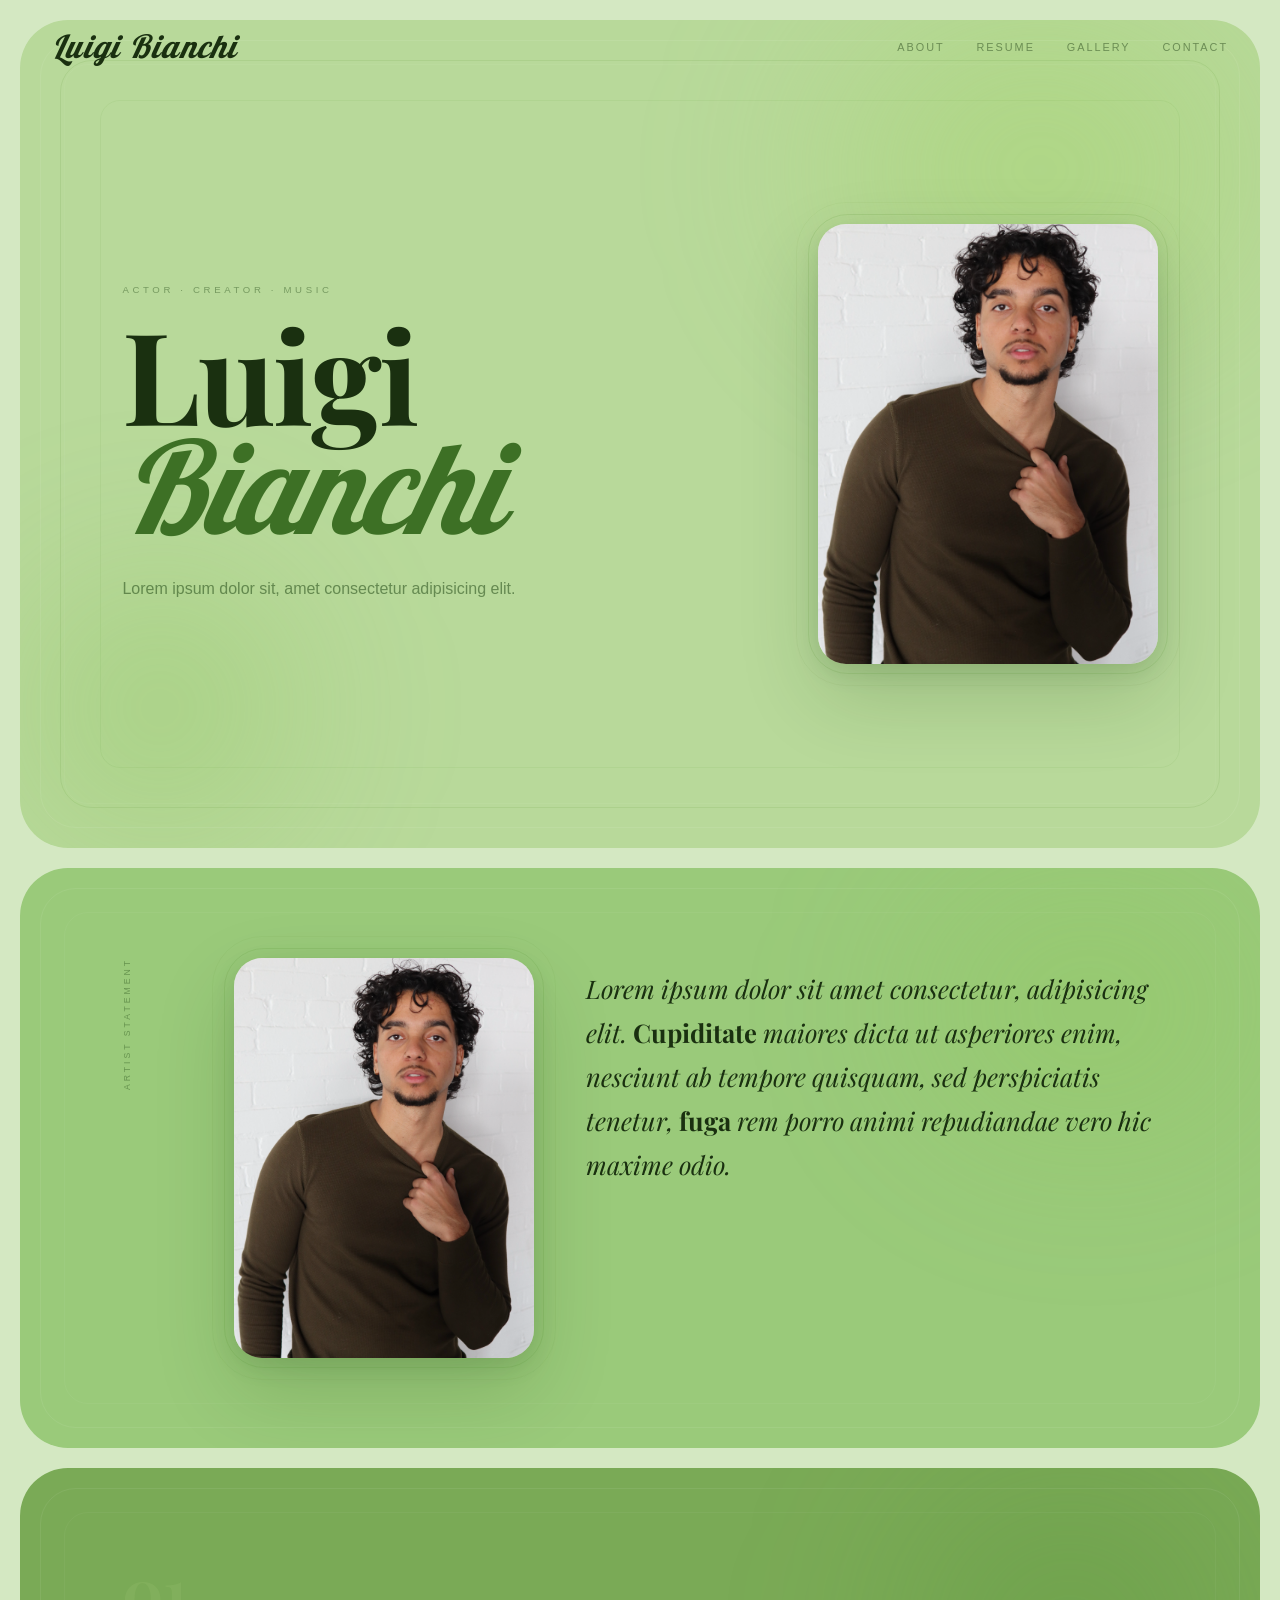
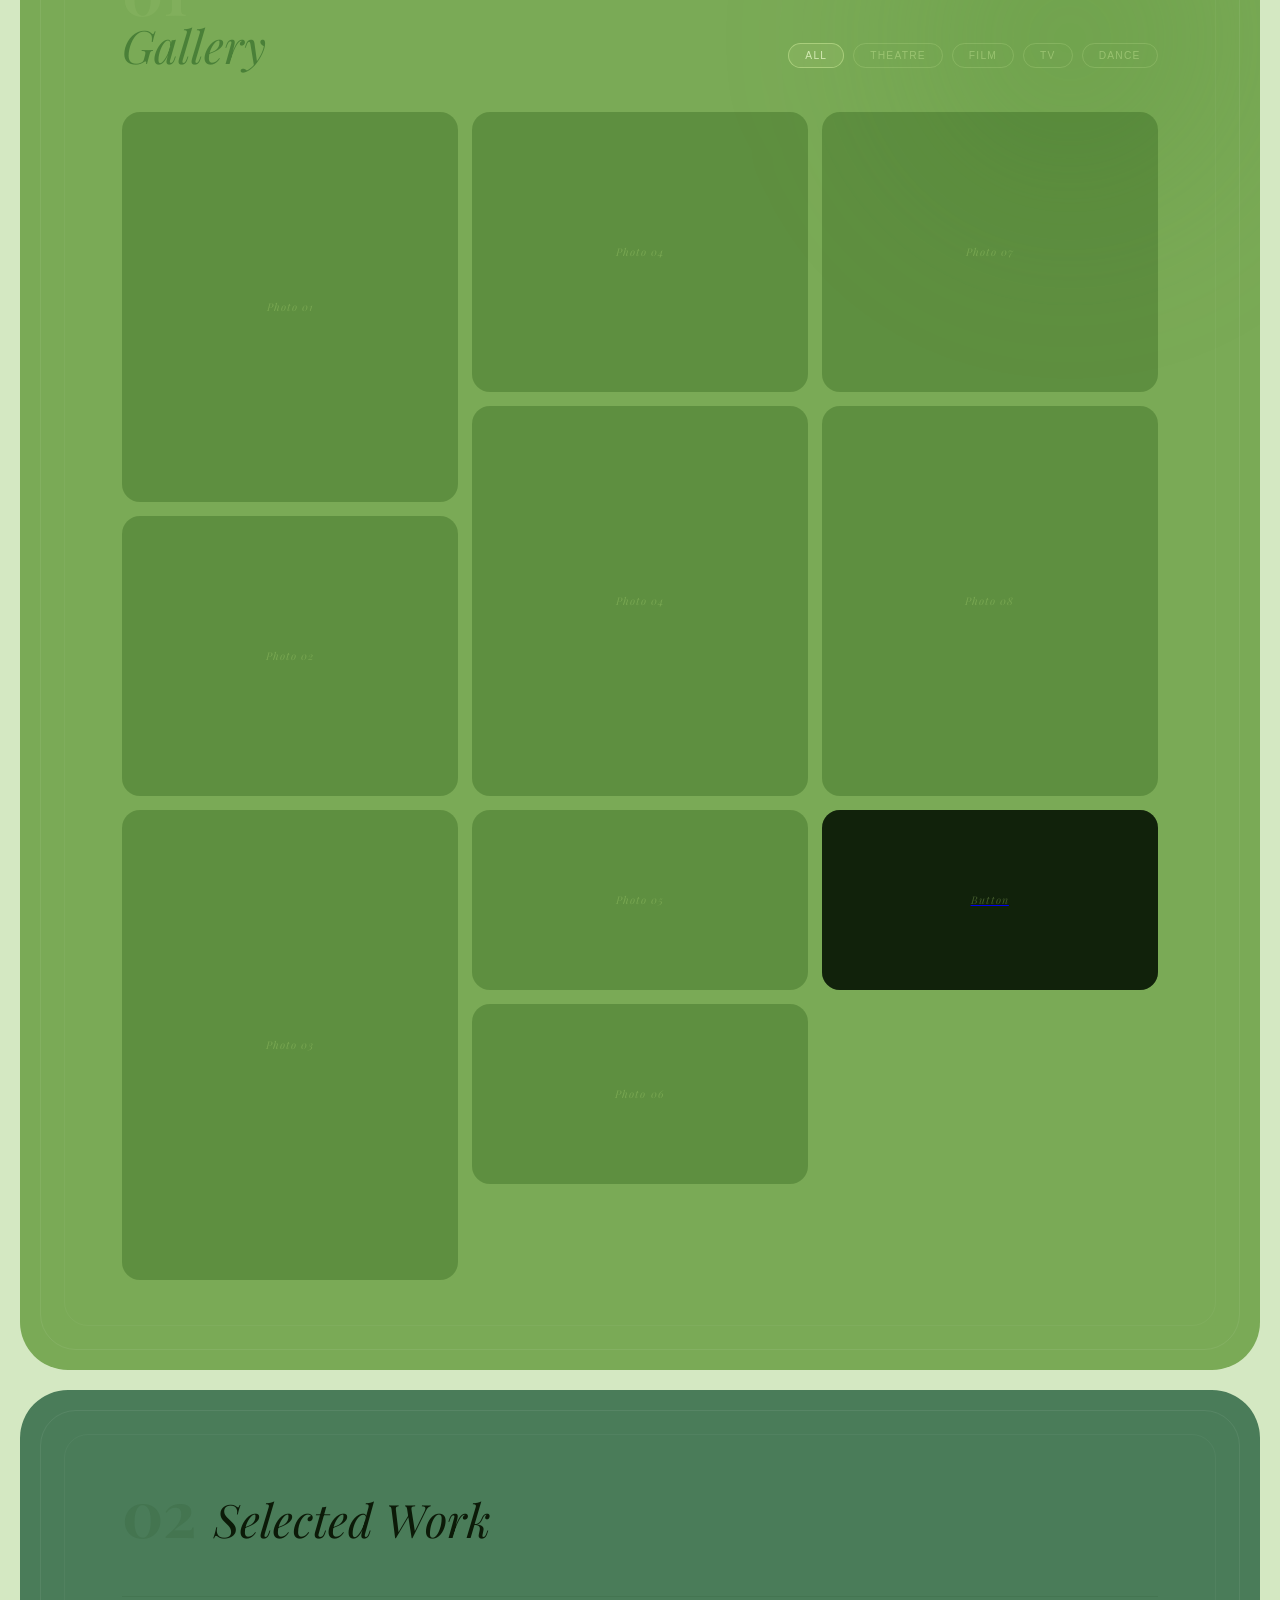
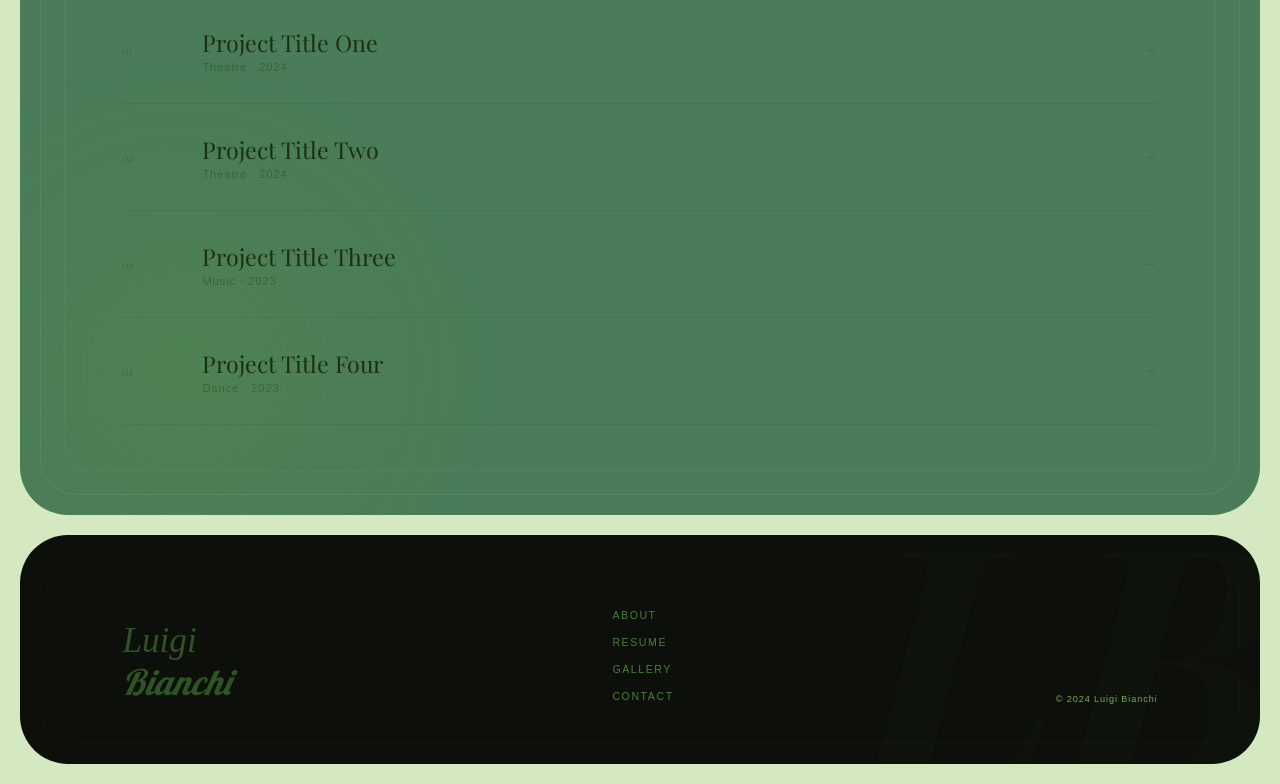
==== index.html @ c88d2f92 "Update landing and gallery - April 2, 2026" ====
<!DOCTYPE html>
<html lang="en">
<head>
<meta charset="UTF-8"/>
<meta name="viewport" content="width=device-width, initial-scale=1.0"/>
<title>Luigi Bianchi</title>
  <link rel="preconnect" href="https://fonts.googleapis.com">
  <style>
    @import url('https://fonts.googleapis.com/css2?family=Abril+Fatface&family=Bodoni+Moda:ital,opsz,wght@0,6..96,400..900;1,6..96,400..900&family=Lobster&family=Momo+Signature&family=Playfair+Display:ital,wght@0,400..900;1,400..900&display=swap');
  </style>
  <link rel="stylesheet" href="css/style-index.css"/>
</head>
<body>

<!-- NAV -->
<nav id="navbar">
  <span class="brand">Luigi Bianchi</span>
  <ul class="nav-links">
    <li><a href="/index.html">About</a></li>
    <li><a href="src/lbresume.pdf">Resume</a></li>
    <li><a href="/gallery.html">Gallery</a></li>
    <li><a href="/contact.html">Contact</a></li>
  </ul>
</nav>

<!-- ═══ PORTAL 0: HERO ═══ -->
<div class="portal" id="hero-portal">
  <section id="hero">
    <div class="orb orb-1"></div>
    <div class="orb orb-2"></div>
    <div class="hero-inner-shape"></div>
    <div class="hero-inner-shape-2"></div>
    <div class="hero-content">
      <div class="hero-left">
        <p class="hero-eyebrow">Actor · Creator · Music</p>
        <h1 class="hero-name">Luigi<br/><em>Bianchi</em></h1>
        <p class="hero-sub">Lorem ipsum dolor sit, amet consectetur adipisicing elit.</p>
        <a href="#"></a>
      </div>
      <div class="hero-right">
        <a href="src/lbresume.pdf" class="headshot-link">
          <img src="src/lbheadshot1.png" alt="Luigi Bianchi headshot" class="hero-headshot" />
          <div class="headshot-hover-label"><span>View Résumé</span></div>
        </a>
      </div>
    </div>
  </section>
</div>

<!-- ═══ PORTAL 1: STATEMENT ═══ -->
<div class="portal" id="statement-portal">
  <section id="statement">
    <div class="orb orb-s"></div>
    <div class="statement-grid reveal">

      <!-- col 1: vertical sidebar label -->
      <div><span class="sidebar-label">Artist Statement</span></div>

      <!-- col 2: headshot image styled like the hero -->
      <div class="as-left">
        <a href="src/lbresume.pdf" class="as-img-wrap">
          <img src="src/lbheadshot1.png" alt="Luigi Bianchi" class="artist-statement-img" />
        </a>
      </div>

      <!-- col 3: the quote -->
      <blockquote class="statement-text">
        Lorem ipsum dolor sit amet consectetur, adipisicing elit. <strong>Cupiditate</strong> maiores dicta ut asperiores enim, nesciunt ab tempore quisquam, sed perspiciatis tenetur, <strong>fuga</strong> rem porro animi repudiandae vero hic maxime odio.
      </blockquote>

    </div>
  </section>
</div>

<!-- ═══ PORTAL 2: GALLERY ═══ -->
<div class="portal" id="gallery-portal">
  <section id="gallery">
    <div class="orb orb-g"></div>
    <div class="gallery-top reveal">
      <div>
        <span class="sec-num" style="display:block;line-height:1;color:rgba(200,230,150,0.1);">01</span>
        <h2 class="sec-title" style="color:#4a8038;">Gallery</h2>
      </div>
      <div class="filter-row">
        <button class="filter-pill active" data-filter="all">All</button>
        <button class="filter-pill" data-filter="theatre">Theatre</button>
        <button class="filter-pill" data-filter="film">Film</button>
        <button class="filter-pill" data-filter="tv">Tv</button>
        <button class="filter-pill" data-filter="dance">Dance</button>
      </div>
    </div>
    <div class="masonry-grid" id="gallery-grid">
      <div class="masonry-item" data-cat="theatre"><div class="img-ph h-lg"><span>Photo 01</span></div><div class="img-ov"><span>2024</span></div></div>
      <div class="masonry-item" data-cat="theatre"><div class="img-ph h-md"><span>Photo 02</span></div><div class="img-ov"><span>2024</span></div></div>
      <div class="masonry-item" data-cat="theatre"><div class="img-ph h-xl"><span>Photo 03</span></div><div class="img-ov"><span>2024</span></div></div>
      <div class="masonry-item" data-cat="film"><div class="img-ph h-md"><span>Photo 04</span></div><div class="img-ov"><span>2024</span></div></div>
      <div class="masonry-item" data-cat="film"><div class="img-ph h-lg"><span>Photo 04</span></div><div class="img-ov"><span>2024</span></div></div>
      <div class="masonry-item" data-cat="tv"><div class="img-ph h-sm"><span>Photo 05</span></div><div class="img-ov"><span>2024</span></div></div>
      <div class="masonry-item" data-cat="tv"><div class="img-ph h-sm"><span>Photo 06</span></div><div class="img-ov"><span>2024</span></div></div>
      <div class="masonry-item" data-cat="dance"><div class="img-ph h-md"><span>Photo 07</span></div><div class="img-ov"><span>2024</span></div></div>
      <div class="masonry-item" data-cat="dance"><div class="img-ph h-lg"><span>Photo 08</span></div><div class="img-ov"><span>2024</span></div></div>
      <a href="#"><div class="masonry-item-button" data-cat="tv"><div class="img-ph h-sm"><span>Button</span></div><div class="img-ov"><span>2024</span></div></div></a>
    </div>
  </section>
</div>

<!-- ═══ PORTAL 3: PROJECTS ═══ -->
<div class="portal" id="projects-portal">
  <section id="projects">
    <div class="orb orb-p"></div>
    <div class="sec-head reveal">
      <span class="sec-num">02</span>
      <h2 class="sec-title">Selected Work</h2>
    </div>
    <div class="projects-list">
      <div class="project-row reveal">
        <span class="proj-idx">01</span>
        <div><div class="proj-name">Project Title One</div><div class="proj-tag">Theatre · 2024</div></div>
        <span class="proj-arrow">→</span>
      </div>
      <div class="project-row reveal">
        <span class="proj-idx">02</span>
        <div><div class="proj-name">Project Title Two</div><div class="proj-tag">Theatre · 2024</div></div>
        <span class="proj-arrow">→</span>
      </div>
      <div class="project-row reveal">
        <span class="proj-idx">03</span>
        <div><div class="proj-name">Project Title Three</div><div class="proj-tag">Music · 2023</div></div>
        <span class="proj-arrow">→</span>
      </div>
      <div class="project-row reveal">
        <span class="proj-idx">04</span>
        <div><div class="proj-name">Project Title Four</div><div class="proj-tag">Dance · 2023</div></div>
        <span class="proj-arrow">→</span>
      </div>
    </div>
  </section>
</div>

<!-- ═══ PORTAL 6: STICKERS (commented out) ═══ -->
<!-- <div class="portal" id="stickers-portal" style="background:#111a0e; border-radius:48px;">
  <section id="stickers">
    <div class="stickers-inner">
      <div class="sec-head reveal" style="max-width:none;">
        <span class="sec-num" style="color:rgba(40,80,20,0.1);">06</span>
        <h2 class="sec-title" style="color:#4a8038;">Sticker Drop</h2>
      </div>
      <div class="sticker-grid">
        <div class="sticker reveal"><div class="comic-pop">POW!</div><div class="sticker-art">🌿</div><div class="sticker-title">Sticker One</div><div class="sticker-tag">Limited</div></div>
        <div class="sticker reveal"><div class="comic-pop">ZAP!</div><div class="sticker-art">🎨</div><div class="sticker-title">Sticker Two</div><div class="sticker-tag">Limited</div></div>
        <div class="sticker reveal"><div class="comic-pop">WOW!</div><div class="sticker-art">🎵</div><div class="sticker-title">Sticker Three</div><div class="sticker-tag">Limited</div></div>
        <div class="sticker reveal"><div class="comic-pop">BOOM!</div><div class="sticker-art">✨</div><div class="sticker-title">Sticker Four</div><div class="sticker-tag">Soon</div></div>
      </div>
    </div>
  </section>
</div> -->

<!-- ═══ PORTAL 7: FOOTER ═══ -->
<footer id="footer-portal">
  <div class="footer-inner">
    <div class="footer-name">Luigi<br/><em>Bianchi</em></div>
    <ul class="footer-links">
      <li><a href="#statement">About</a></li>
      <li><a href="src/lbresume.pdf">Resume</a></li>
      <li><a href="#gallery">Gallery</a></li>
      <li><a href="/contact.html">Contact</a></li>
    </ul>
    <div class="footer-copy">© 2024 Luigi Bianchi</div>
  </div>
</footer>

<script src="js/index.js"></script>
</body>
</html>
---- css/style-index.css ----
@import url('https://fonts.googleapis.com/css2?family=Comfortaa:wght@300;400;700&family=Nunito:ital,wght@0,300;0,400;1,300&display=swap');

/*
  THE VISION: shapes within shapes within shapes.
  Each section is a distinct geometric vibe — rounded containers
  nested inside each other.
  You begin in light and descend into deep green darkness.

  JOURNEY:
  Body:        #d4e8c2  (meadow)
  Hero:        #b8d99a  portal within meadow
  Statement:   #9aca7a  deeper
  Gallery:     #7aaa56  entering forest
  Projects:    #4a8038  canopy closes
  Music:       #2e5424  deep grove
  Voice:       #1a2d14  forest floor
  Stickers:    #111a0e  roots
  Footer:      #0c0f0a  underground
*/

:root {
    --primary:    #1a2318;
    --secondary:  #e8e4dc;
    --accent:     #4a7c59;
    --accent2:    #7fad8a;
    --gray:       #8a8c85;
    --gray-light: #c4c7bc;
    --card-bg:    #1f2b1d;
    --radius:     24px;
    --radius-lg:  40px;
}

/* FONTS */
.lobster-regular {
  font-family: "Lobster", sans-serif;
  font-weight: 400;
  font-style: normal;
}

.playfair-display{
  font-family: "Playfair Display", serif;
  font-optical-sizing: auto;
  font-weight: 400;
  font-style: normal;
}

*, *::before, *::after { margin:0; padding:0; box-sizing:border-box; }
html { scroll-behavior: smooth; }

body {
  font-family: 'DM Sans', sans-serif;
  font-weight: 300;
  overflow-x: hidden;
  background: #d4e8c2;
  padding: 20px;
}

/* ── NAV ── */
nav {
  position: fixed; top: 0; left: 0; right: 0; z-index: 100;
  padding: 26px 52px;
  display: flex; align-items: center; justify-content: space-between;
  transition: all 0.5s;
}
nav.solid {
  background: rgba(212,232,194,0.92);
  backdrop-filter: blur(14px);
  padding: 16px 52px;
  border-bottom: 1px solid rgba(80,140,40,0.15);
}
nav.dark {
  background: rgba(12,15,10,0.92);
  backdrop-filter: blur(14px);
  padding: 16px 52px;
  border-bottom: 1px solid rgba(60,100,40,0.2);
}
.brand {
  font-family: 'lobster', serif;
  font-size: 2rem; font-style: italic;
  color: #1a3010; letter-spacing: 0.04em;
  transition: color 0.5s;
}
nav.dark .brand { color: #a8cc84; }
.nav-links { display: flex; gap: 32px; list-style: none; }
.nav-links a {
  font-size: 0.68rem; letter-spacing: 0.18em; text-transform: uppercase;
  color: rgba(20,50,10,0.45); text-decoration: none; transition: color 0.3s;
}
nav.dark .nav-links a { color: rgba(160,200,100,0.45); }
.nav-links a:hover { color: #1a3010; }
nav.dark .nav-links a:hover { color: #a8cc84; }

/* ══════════════════════════════════════
   THE PORTAL SYSTEM
══════════════════════════════════════ */

.portal {
  border-radius: 48px;
  overflow: hidden;
  position: relative;
  margin-bottom: 20px;
}

.portal::before {
  content: '';
  position: absolute;
  inset: 20px;
  border-radius: 36px;
  border: 1px solid rgba(255,255,255,0.07);
  pointer-events: none;
  z-index: 1;
}

.portal::after {
  content: '';
  position: absolute;
  inset: 44px;
  border-radius: 24px;
  border: 1px solid rgba(255,255,255,0.04);
  pointer-events: none;
  z-index: 1;
}

.orb {
  position: absolute;
  border-radius: 50%;
  filter: blur(70px);
  pointer-events: none;
  z-index: 0;
}

/* ══════════════════════════════════════
   LAYER 0 — HERO  background: #b8d99a
══════════════════════════════════════ */
#hero {
  background: #b8d99a;
  overflow: visible !important;
  min-height: 92vh;
  display: flex; align-items: center;
  padding: 120px 8vw 100px;
  position: relative;
}
#hero .orb-1 {
  width: 600px; height: 500px;
  background: radial-gradient(ellipse, rgba(160,210,100,0.5) 0%, transparent 70%);
  top: -100px; right: -80px;
  animation: floatA 18s ease-in-out infinite alternate;
}
#hero .orb-2 {
  width: 400px; height: 400px;
  background: radial-gradient(ellipse, rgba(130,190,80,0.35) 0%, transparent 70%);
  bottom: -60px; left: -60px;
  animation: floatB 22s ease-in-out infinite alternate;
}
@keyframes floatA { 0%{transform:translate(0,0) rotate(0deg)} 100%{transform:translate(40px,60px) rotate(10deg)} }
@keyframes floatB { 0%{transform:translate(0,0)} 100%{transform:translate(-30px,-40px) rotate(-8deg)} }

.hero-inner-shape {
  position: absolute;
  inset: 40px 40px 40px 40px;
  border-radius: 32px;
  border: 1px solid rgba(80,140,40,0.12);
  pointer-events: none;
}
.hero-inner-shape-2 {
  position: absolute;
  inset: 80px;
  border-radius: 20px;
  border: 1px solid rgba(80,140,40,0.07);
  pointer-events: none;
}

.hero-content {
  position: relative;
  z-index: 2;
  width: 100%;
  display: flex;
  align-items: center;
  justify-content: space-between;
  gap: 5vw;
}

.hero-left {
  flex: 1;
  min-width: 0;
}

.hero-right {
  flex-shrink: 0;
  opacity: 0;
  animation: headshotReveal 1.2s 1.1s cubic-bezier(0.22, 1, 0.36, 1) forwards;
}

/* ── HEADSHOT ── */
.headshot-link {
  display: block;
  position: relative;
  border-radius: 32px;
  transition: transform 0.6s cubic-bezier(0.22, 1, 0.36, 1);
}
.headshot-link:hover {
  transform: translateY(-8px) rotate(0.5deg);
}

.headshot-link::before {
  content: '';
  position: absolute;
  inset: -10px;
  border-radius: 40px;
  border: 1px solid rgba(80,140,40,0.15);
  pointer-events: none;
  transition: border-color 0.4s;
}
.headshot-link:hover::before {
  border-color: rgba(80,140,40,0.35);
}

.headshot-link::after {
  content: '';
  position: absolute;
  inset: -22px;
  border-radius: 50px;
  border: 1px solid rgba(80,140,40,0.06);
  pointer-events: none;
}

.hero-headshot {
  width: 340px;
  height: 440px;
  object-fit: cover;
  border-radius: 28px;
  display: block;
  box-shadow:
    0 8px 24px rgba(20,60,10,0.12),
    0 32px 80px rgba(20,60,10,0.18),
    inset 0 0 0 1px rgba(255,255,255,0.08);
  transition: box-shadow 0.4s;
}
.headshot-link:hover .hero-headshot {
  box-shadow:
    0 12px 32px rgba(20,60,10,0.18),
    0 48px 100px rgba(20,60,10,0.24),
    inset 0 0 0 1px rgba(255,255,255,0.12);
}

.headshot-hover-label {
  position: absolute;
  bottom: 16px;
  left: 50%;
  transform: translateX(-50%) translateY(6px);
  opacity: 0;
  transition: opacity 0.4s, transform 0.4s cubic-bezier(0.22, 1, 0.36, 1);
  background: rgba(10,30,5,0.75);
  backdrop-filter: blur(10px);
  border: 1px solid rgba(120,180,80,0.2);
  border-radius: 999px;
  padding: 7px 18px;
  white-space: nowrap;
  pointer-events: none;
}
.headshot-hover-label span {
  font-size: 0.6rem;
  letter-spacing: 0.2em;
  text-transform: uppercase;
  color: rgba(180,220,120,0.75);
}
.headshot-link:hover .headshot-hover-label {
  opacity: 1;
  transform: translateX(-50%) translateY(0);
}

@keyframes headshotReveal {
  from {
    opacity: 0;
    transform: translateY(40px) scale(0.96);
    filter: blur(4px);
  }
  to {
    opacity: 1;
    transform: translateY(0) scale(1);
    filter: blur(0);
  }
}

.hero-eyebrow {
  font-size: 0.6rem; letter-spacing: 0.38em; text-transform: uppercase;
  color: rgba(20,60,10,0.4); margin-bottom: 22px;
  opacity: 0; animation: riseUp 1s 0.4s forwards;
}
.hero-name {
  font-family: 'Playfair Display', serif;
  font-weight: 700;
  font-size: clamp(2rem, 15vw, 8rem);
  line-height: 0.88; letter-spacing: -0.02em;
  color: #1a3010;
  opacity: 0; animation: riseUp 1.1s 0.6s forwards;
}
.hero-name em {
  display: block; font-family:'lobster'; font-style: italic; font-weight: 400; color: #3d7025;
}
.hero-sub {
  margin-top: 32px; font-size: 1rem; font-weight: 200;
  color: rgba(20,60,10,0.5); max-width: 400px; line-height: 1.85;
  opacity: 0; animation: riseUp 1.1s 0.9s forwards;
}
@keyframes riseUp { from{opacity:0;transform:translateY(26px)} to{opacity:1;transform:translateY(0)} }

/* ══════════════════════════════════════
   LAYER 1 — STATEMENT  #9aca7a
══════════════════════════════════════ */
#statement {
  background: #9aca7a;
  padding: 90px 8vw;
  position: relative;
}
#statement .orb-s {
  width: 500px; height: 400px;
  background: radial-gradient(ellipse, rgba(140,200,80,0.3) 0%, transparent 70%);
  top: -60px; right: -80px;
}
.statement-grid {
  display: grid;
  grid-template-columns: 60px 300px 1fr;
  gap: 52px;
  max-width: 1060px; margin: 0 auto; align-items: start;
  position: relative; z-index: 2;
}
.sidebar-label {
  font-size: 0.54rem; letter-spacing: 0.35em; text-transform: uppercase;
  color: rgba(20,60,10,0.38); writing-mode: vertical-rl; transform: rotate(180deg);
  padding-top: 8px;
}

/* ── ARTIST STATEMENT IMAGE — mirrors hero headshot style ── */
.as-left {
  flex-shrink: 0;
}
.as-img-wrap {
  display: block;
  position: relative;
  border-radius: 32px;
  transition: transform 0.6s cubic-bezier(0.22, 1, 0.36, 1);
}
.as-img-wrap:hover {
  transform: translateY(-6px) rotate(0.4deg);
}
.as-img-wrap::before {
  content: '';
  position: absolute;
  inset: -10px;
  border-radius: 40px;
  border: 1px solid rgba(80,140,40,0.15);
  pointer-events: none;
  transition: border-color 0.4s;
}
.as-img-wrap:hover::before {
  border-color: rgba(80,140,40,0.35);
}
.as-img-wrap::after {
  content: '';
  position: absolute;
  inset: -22px;
  border-radius: 50px;
  border: 1px solid rgba(80,140,40,0.06);
  pointer-events: none;
}
.artist-statement-img {
  width: 100%;
  height: 400px;
  object-fit: cover;
  border-radius: 28px;
  display: block;
  box-shadow:
    0 8px 24px rgba(20,60,10,0.12),
    0 32px 80px rgba(20,60,10,0.18),
    inset 0 0 0 1px rgba(255,255,255,0.08);
  transition: box-shadow 0.4s;
}
.as-img-wrap:hover .artist-statement-img {
  box-shadow:
    0 12px 32px rgba(20,60,10,0.18),
    0 48px 100px rgba(20,60,10,0.24),
    inset 0 0 0 1px rgba(255,255,255,0.12);
}

.statement-text {
  font-family: 'Playfair Display', serif;
  font-size: clamp(1.2rem, 2vw, 1.9rem);
  font-weight: 400; line-height: 1.72; color: #1a3010; font-style: italic;
  padding-top: 8px;
}
.statement-text strong { font-style: normal; font-weight: 700; }

/* ══════════════════════════════════════
   LAYER 2 — PROJECTS  #7aaa56
══════════════════════════════════════ */
#projects {
  background: #4a7c59;
  padding: 90px 8vw;
  position: relative;
}
#projects .orb-p {
  width: 450px; height: 450px;
  background: radial-gradient(ellipse, rgba(100,160,60,0.25) 0%, transparent 70%);
  bottom: -80px; left: -60px;
}
.sec-head {
  display: flex; align-items: baseline; gap: 18px;
  margin-bottom: 52px; max-width: 1060px;
  margin-left: auto; margin-right: auto;
  position: relative; z-index: 2;
}
.sec-num {
  font-family: 'Playfair Display', serif;
  font-size: 4rem; font-weight: 700; line-height: 1;
  color: rgba(20,60,10,0.1);
}
.sec-title {
  font-family: 'Playfair Display', serif;
  font-size: clamp(2rem, 3.6vw, 3rem);
  font-weight: 400; font-style: italic; line-height: 1;
  color: #0c1a08;
}
.projects-list { max-width: 1060px; margin: 0 auto; position: relative; z-index: 2; }
.project-row {
  display: grid; grid-template-columns: 48px 1fr auto;
  align-items: center; gap: 32px;
  padding: 30px 0;
  border-top: 1px solid rgba(20,60,10,0.1);
  cursor: pointer; position: relative; overflow: hidden;
  transition: padding-left 0.4s;
}
.project-row:last-child { border-bottom: 1px solid rgba(20,60,10,0.1); }
.project-row::before {
  content: ''; position: absolute; inset: 0;
  background: rgba(20,60,10,0.05);
  transform: scaleX(0); transform-origin: left;
  transition: transform 0.5s ease;
}
.project-row:hover::before { transform: scaleX(1); }
.proj-idx { font-family: 'Playfair Display', serif; font-size: 0.7rem; font-style: italic; color: rgba(20,60,10,0.28); }
.proj-name { font-family: 'Playfair Display', serif; font-size: 1.45rem; font-weight: 400; color: #1a3010; margin-bottom: 3px; transition: letter-spacing 0.4s; }
.project-row:hover .proj-name { letter-spacing: 0.02em; }
.proj-tag { font-size: 0.7rem; letter-spacing: 0.08em; color: rgba(20,60,10,0.38); }
.proj-arrow { font-size: 1.2rem; color: rgba(20,60,10,0.2); transition: transform 0.4s, color 0.3s; }
.project-row:hover .proj-arrow { transform: translateX(8px); color: #1a3010; }

/* ══════════════════════════════════════
   LAYER 3 — GALLERY  #4a8038
══════════════════════════════════════ */
#gallery {
  background: #7aaa56;
  padding: 90px 8vw;
  position: relative;
}
#gallery .orb-g {
  width: 500px; height: 500px;
  background: radial-gradient(ellipse, rgba(80,140,50,0.3) 0%, transparent 70%);
  top: -80px; right: -60px;
}
.gallery-top {
  max-width: 1060px; margin: 0 auto 44px;
  display: flex; justify-content: space-between;
  align-items: flex-end; flex-wrap: wrap; gap: 20px;
  position: relative; z-index: 2;
}
.filter-row { display: flex; gap: 9px; flex-wrap: wrap; }
.filter-pill {
  font-family: 'DM Sans', sans-serif;
  font-size: 0.64rem; letter-spacing: 0.12em; text-transform: uppercase;
  padding: 6px 16px; border-radius: 999px;
  border: 1px solid rgba(200,230,150,0.22);
  background: transparent; color: rgba(200,230,150,0.45);
  cursor: pointer; transition: all 0.3s;
}
.filter-pill.active, .filter-pill:hover {
  background: rgba(200,230,150,0.12);
  border-color: rgba(200,230,150,0.55); color: #d4eab4;
}
.masonry-grid {
  max-width: 1060px; margin: 0 auto;
  columns: 3; column-gap: 14px;
  position: relative; z-index: 2;
}
.masonry-item {
  break-inside: avoid; margin-bottom: 14px;
  border-radius: 18px; overflow: hidden;
  position: relative; cursor: pointer; transition: transform 0.4s;
}
.img-ph {
  width: 100%; background: rgba(30,80,15,0.3);
  display: flex; align-items: center; justify-content: center;
  transition: background 0.3s;
}
.masonry-item:hover .img-ph { background: rgba(30,80,15,0.5); }
.img-ph span { font-family: 'Playfair Display', serif; font-style: italic; font-size: 0.66rem; color: rgba(180,220,120,0.3); letter-spacing: 0.1em; }
.h-sm{height:180px} .h-md{height:280px} .h-lg{height:390px} .h-xl{height:470px}
.img-ov {
  position: absolute; inset: 0;
  background: linear-gradient(to top, rgba(10,30,5,0.8) 0%, transparent 55%);
  opacity: 0; transition: opacity 0.4s;
  display: flex; align-items: flex-end; padding: 18px; border-radius: 18px;
}
.masonry-item:hover .img-ov { opacity: 1; }
.img-ov span { font-family: 'Playfair Display', serif; font-style: italic; color: #c8dcaa; font-size: 0.8rem; }

.masonry-item-button {
  background-color: #0c0f0a;
  break-inside: avoid; margin-bottom: 14px;
  border-radius: 18px; overflow: hidden;
  position: relative; cursor: pointer; transition: transform 0.4s;
}
.masonry-item-button a {
  text-decoration: none;
}
.masonry-item-button:hover {
  background: rgba(30,80,15,0.5);
}

/* ══════════════════════════════════════
   LAYER 4 — MUSIC  #2e5424
══════════════════════════════════════ */
.descent-wave {
  display: block; overflow: hidden; line-height: 0;
  background: #2e5424;
}
.descent-wave svg { display: block; width: 100%; fill: #4a8038; }

#music {
  background: #2e5424;
  padding: 100px 8vw;
  position: relative; overflow: hidden;
}
.music-ghost {
  position: absolute;
  font-family: 'Playfair Display', serif;
  font-size: 20vw; font-weight: 700; font-style: italic;
  color: rgba(60,100,40,0.15);
  top: 50%; left: 50%; transform: translate(-50%,-50%);
  white-space: nowrap; pointer-events: none; user-select: none;
  z-index: 0;
}
.music-inner { position: relative; z-index: 2; max-width: 780px; margin: 0 auto; }
.spotify-wrap {
  border-radius: 20px; overflow: hidden;
  border: 1px solid rgba(120,180,80,0.18);
  margin-top: 48px;
  box-shadow: 0 32px 64px rgba(0,0,0,0.3);
}
.spotify-wrap iframe { display: block; }

/* ══════════════════════════════════════
   LAYER 5 — VOICE  #1a2d14
══════════════════════════════════════ */
#voiceover {
  background: #1a2d14;
  padding: 100px 8vw;
  position: relative;
}
#voiceover .orb-v {
  width: 400px; height: 400px;
  background: radial-gradient(ellipse, rgba(50,100,30,0.2) 0%, transparent 70%);
  top: -60px; right: -40px;
}
.vo-inner { max-width: 880px; margin: 0 auto; position: relative; z-index: 2; }
.vo-list { margin-top: 52px; }
.vo-row {
  display: grid; grid-template-columns: 50px 1fr auto auto;
  align-items: center; gap: 22px;
  padding: 24px 26px; border-radius: 16px;
  cursor: pointer; transition: background 0.3s;
}
.vo-row:hover { background: rgba(80,140,50,0.1); }
.vo-btn {
  width: 46px; height: 46px; border-radius: 50%;
  background: rgba(100,160,60,0.1); border: 1px solid rgba(100,160,60,0.18);
  color: #7aaa56; font-size: 0.9rem;
  display: flex; align-items: center; justify-content: center;
  cursor: pointer; transition: all 0.3s; flex-shrink: 0;
}
.vo-btn:hover, .vo-row:hover .vo-btn {
  background: #4a8038; border-color: #4a8038; color: #d4eab4; transform: scale(1.08);
}
.vo-name { font-family: 'Playfair Display', serif; font-size: 1.1rem; color: #9aca7a; margin-bottom: 3px; }
.vo-desc { font-size: 0.68rem; letter-spacing: 0.08em; color: rgba(100,160,60,0.38); }
.vo-wave { display: flex; align-items: center; gap: 2px; height: 26px; }
.vo-wave span { display: block; width: 3px; border-radius: 2px; background: rgba(100,160,60,0.22); transition: background 0.3s; }
.vo-row:hover .vo-wave span { background: rgba(100,160,60,0.5); }
.vo-dur { font-family: 'Playfair Display', serif; font-style: italic; font-size: 0.78rem; color: rgba(100,160,60,0.32); white-space: nowrap; }

/* ══════════════════════════════════════
   LAYER 6 — STICKERS  #111a0e
══════════════════════════════════════ */
#stickers {
  background: #111a0e;
  padding: 100px 8vw;
  position: relative;
}
.stickers-inner { max-width: 1060px; margin: 0 auto; position: relative; z-index: 2; }
.sticker-grid {
  margin-top: 52px;
  display: grid; grid-template-columns: repeat(auto-fill, minmax(210px,1fr));
  gap: 16px;
}
.sticker {
  background: rgba(255,255,255,0.025);
  border: 1.5px solid rgba(80,140,40,0.1);
  border-radius: 24px; padding: 34px 20px;
  display: flex; flex-direction: column; align-items: center; gap: 13px;
  cursor: pointer; transition: all 0.4s;
  position: relative; overflow: hidden;
}
.sticker::before {
  content: '';
  position: absolute; inset: 10px;
  border-radius: 16px;
  border: 1px solid rgba(80,140,40,0.06);
  pointer-events: none;
}
.sticker:hover {
  background: rgba(80,140,40,0.06);
  border-color: rgba(80,140,40,0.3);
  transform: translateY(-5px) rotate(-1.5deg);
  box-shadow: 0 16px 48px rgba(0,0,0,0.4);
}
.sticker-art { font-size: 3rem; line-height: 1; }
.sticker-title { font-family: 'Playfair Display', serif; font-size: 0.92rem; font-weight: 700; color: #4a8038; text-align: center; }
.sticker-tag { font-size: 0.56rem; letter-spacing: 0.2em; text-transform: uppercase; color: rgba(80,140,40,0.3); }
.comic-pop {
  position: absolute; top: 10px; right: 10px;
  font-family: 'Playfair Display', serif; font-weight: 700; font-size: 0.58rem;
  background: #7aaa56; color: #0c1a08;
  padding: 3px 8px; border-radius: 6px;
  opacity: 0; transform: scale(0.7) rotate(6deg); transition: all 0.3s;
}
.sticker:hover .comic-pop { opacity: 1; transform: scale(1) rotate(3deg); }

/* ══════════════════════════════════════
   LAYER 7 — FOOTER  #0c0f0a
══════════════════════════════════════ */
#footer-portal {
  background: #0c0f0a;
  border-radius: 48px;
  padding: 70px 8vw 60px;
  position: relative; overflow: hidden;
  margin-top: 20px;
}
#footer-portal::before {
  content: '';
  position: absolute; inset: 20px;
  border-radius: 36px;
  border: 1px solid rgba(60,100,40,0.08);
  pointer-events: none;
}
#footer-portal::after {
  content: 'LB';
  position: absolute;
  font-family: 'Playfair Display', serif;
  font-size: 26vw; font-weight: 700; font-style: italic;
  color: rgba(40,80,20,0.06);
  right: -2vw; bottom: -4vw; line-height: 1;
  pointer-events: none;
}
.footer-inner {
  max-width: 1060px; margin: 0 auto;
  display: flex; justify-content: space-between; align-items: flex-end;
  flex-wrap: wrap; gap: 36px; position: relative; z-index: 2;
}
.footer-name { font-family: 'playfair', serif; font-size: 2.2rem; font-weight: 400; font-style: italic; color: #2e5424; line-height: 1.15; }
.footer-name em { font-family: 'lobster', serif; }
.footer-links { display: flex; flex-direction: column; gap: 9px; list-style: none; }
.footer-links a { font-size: 0.66rem; letter-spacing: 0.15em; text-transform: uppercase; color: #4a8038; text-decoration: none; transition: color 0.25s; }
.footer-links a:hover { color: #4a803891; }
.footer-copy { font-size: 0.57rem; letter-spacing: 0.1em; color: #7aaa56; }

/* ── REVEAL ON SCROLL ── */
.reveal {
  opacity: 0; transform: translateY(32px);
  transition: opacity 0.9s ease, transform 0.9s ease;
}
.reveal.visible { opacity: 1; transform: translateY(0); }

/* ── RESPONSIVE ── */
@media (max-width: 900px) {
  .hero-content {
    flex-direction: column;
    align-items: flex-start;
    gap: 52px;
  }
  .hero-right {
    align-self: center;
  }
  .hero-headshot {
    width: 280px;
    height: 360px;
  }

  /* Statement: collapse to single column, image on top */
  .statement-grid {
    grid-template-columns: 1fr;
    gap: 32px;
  }
  .statement-grid > div:first-child {
    display: none; /* hide vertical sidebar label */
  }
  .as-left {
    order: -1; /* image floats above the quote */
  }
  .artist-statement-img {
    height: 320px;
  }
}

@media (max-width: 768px) {
  body { padding: 10px; }
  nav { padding: 18px 20px; }
  nav.solid, nav.dark { padding: 12px 20px; }
  .nav-links { display: none; }
  #hero { padding: 100px 6vw 80px; }
  .masonry-grid { columns: 2; }
  .vo-row { grid-template-columns: 46px 1fr auto; }
  .vo-wave { display: none; }
  .footer-inner { flex-direction: column; align-items: flex-start; }
  .portal { border-radius: 28px; }
  #footer-portal { border-radius: 28px; }
  .hero-headshot {
    width: 240px;
    height: 310px;
  }
}

@media (max-width: 480px) {
  .masonry-grid { columns: 1; }
  .hero-headshot {
    width: 200px;
    height: 260px;
  }
  .artist-statement-img {
    height: 260px;
  }
}
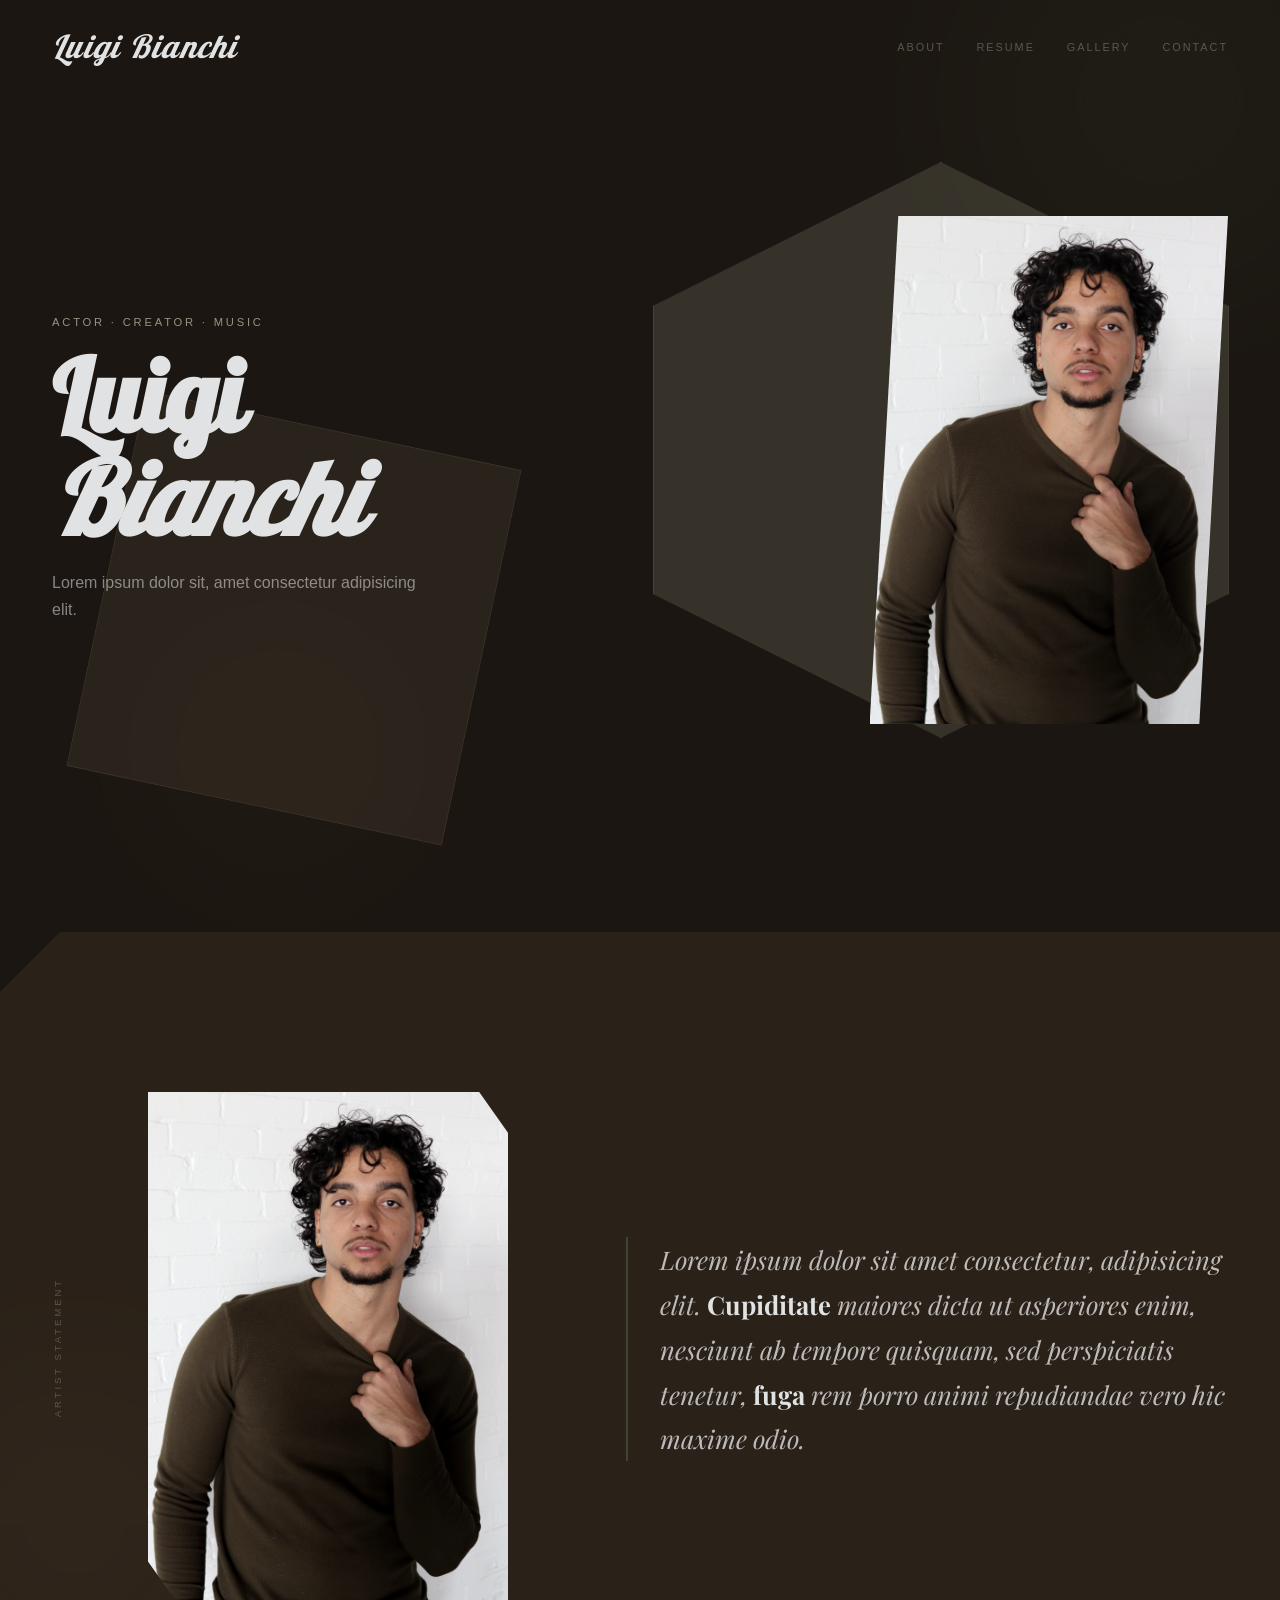
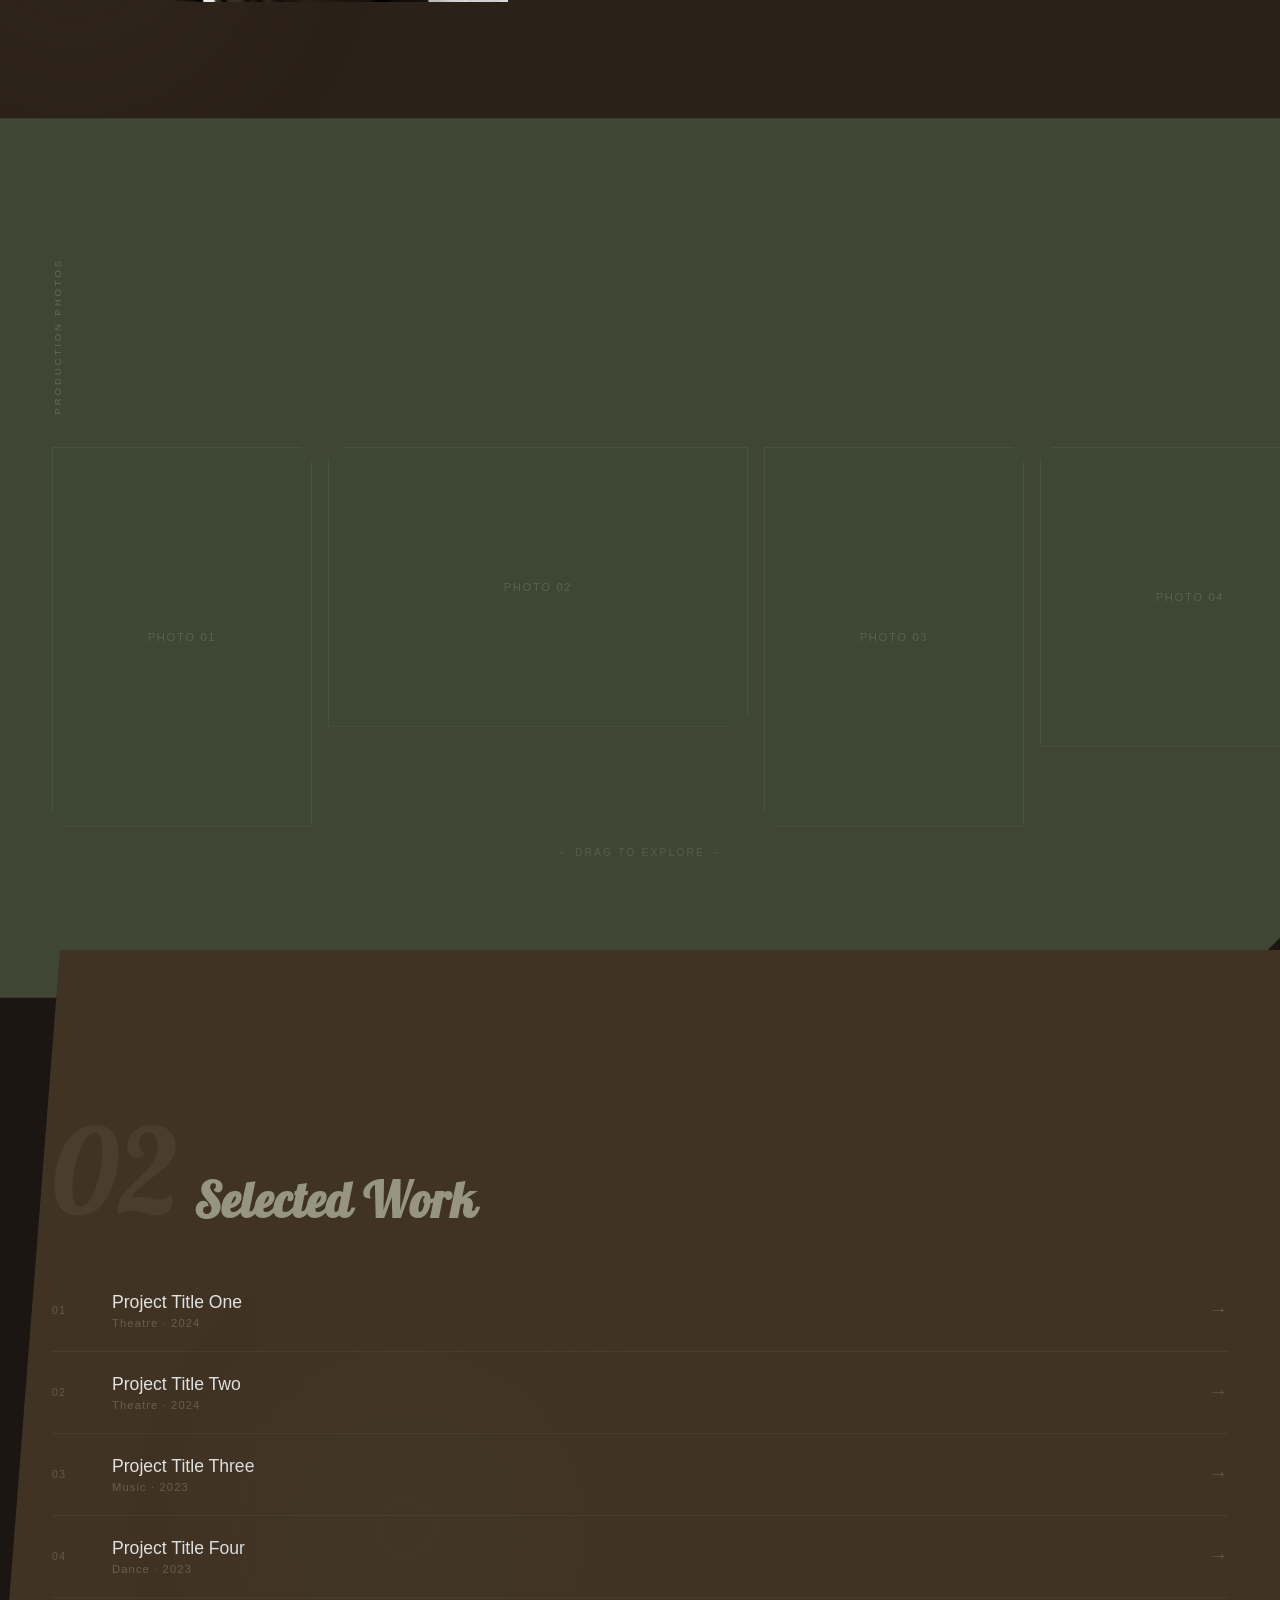
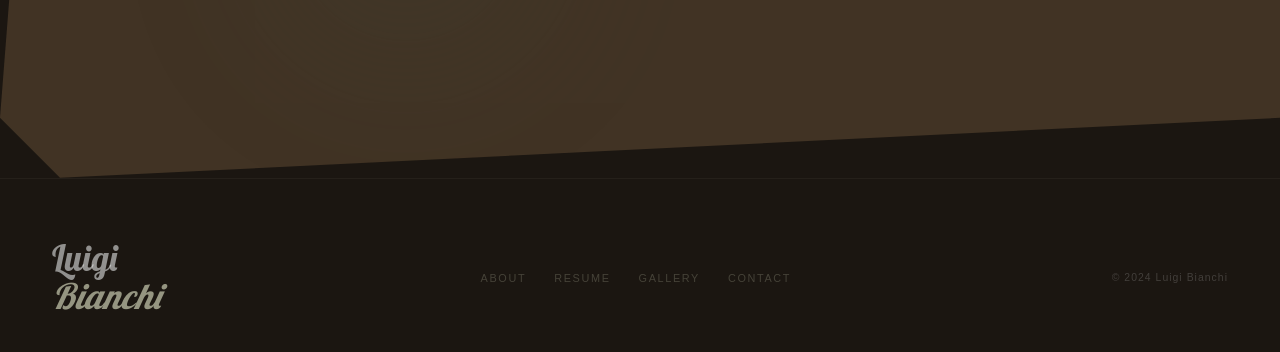
==== commit 2d846793: "start on changes to the gallery - April 6, 2026" ====
--- a/index.html
+++ b/index.html
@@ -72,35 +72,23 @@
   </section>
 </div>
 
-<!-- ═══ PORTAL 2: GALLERY ═══ -->
-<div class="portal" id="gallery-portal">
-  <section id="gallery">
-    <div class="orb orb-g"></div>
-    <div class="gallery-top reveal">
-      <div>
-        <span class="sec-num" style="display:block;line-height:1;color:rgba(200,230,150,0.1);">01</span>
-        <h2 class="sec-title" style="color:#4a8038;">Gallery</h2>
-      </div>
-      <div class="filter-row">
-        <button class="filter-pill active" data-filter="all">All</button>
-        <button class="filter-pill" data-filter="theatre">Theatre</button>
-        <button class="filter-pill" data-filter="film">Film</button>
-        <button class="filter-pill" data-filter="tv">Tv</button>
-        <button class="filter-pill" data-filter="dance">Dance</button>
-      </div>
+<!-- ═══ PORTAL 1.5: SCROLL GALLERY ═══ -->
+<div class="portal" id="scroll-gallery-portal">
+  <section id="scroll-gallery">
+    <div class="scroll-gallery-label reveal">
+      <span class="sidebar-label">Production Photos</span>
     </div>
-    <div class="masonry-grid" id="gallery-grid">
-      <div class="masonry-item" data-cat="theatre"><div class="img-ph h-lg"><span>Photo 01</span></div><div class="img-ov"><span>2024</span></div></div>
-      <div class="masonry-item" data-cat="theatre"><div class="img-ph h-md"><span>Photo 02</span></div><div class="img-ov"><span>2024</span></div></div>
-      <div class="masonry-item" data-cat="theatre"><div class="img-ph h-xl"><span>Photo 03</span></div><div class="img-ov"><span>2024</span></div></div>
-      <div class="masonry-item" data-cat="film"><div class="img-ph h-md"><span>Photo 04</span></div><div class="img-ov"><span>2024</span></div></div>
-      <div class="masonry-item" data-cat="film"><div class="img-ph h-lg"><span>Photo 04</span></div><div class="img-ov"><span>2024</span></div></div>
-      <div class="masonry-item" data-cat="tv"><div class="img-ph h-sm"><span>Photo 05</span></div><div class="img-ov"><span>2024</span></div></div>
-      <div class="masonry-item" data-cat="tv"><div class="img-ph h-sm"><span>Photo 06</span></div><div class="img-ov"><span>2024</span></div></div>
-      <div class="masonry-item" data-cat="dance"><div class="img-ph h-md"><span>Photo 07</span></div><div class="img-ov"><span>2024</span></div></div>
-      <div class="masonry-item" data-cat="dance"><div class="img-ph h-lg"><span>Photo 08</span></div><div class="img-ov"><span>2024</span></div></div>
-      <a href="#"><div class="masonry-item-button" data-cat="tv"><div class="img-ph h-sm"><span>Button</span></div><div class="img-ov"><span>2024</span></div></div></a>
+    <div class="scroll-gallery-track" id="scroll-gallery-track">
+      <div class="scroll-gallery-item sg-tall"><span>Photo 01</span></div>
+      <div class="scroll-gallery-item sg-wide"><span>Photo 02</span></div>
+      <div class="scroll-gallery-item sg-tall"><span>Photo 03</span></div>
+      <div class="scroll-gallery-item sg-sq"><span>Photo 04</span></div>
+      <div class="scroll-gallery-item sg-wide"><span>Photo 05</span></div>
+      <div class="scroll-gallery-item sg-tall"><span>Photo 06</span></div>
+      <div class="scroll-gallery-item sg-sq"><span>Photo 07</span></div>
+      <div class="scroll-gallery-item sg-tall"><span>Photo 08</span></div>
     </div>
+    <div class="scroll-gallery-hint">← drag to explore →</div>
   </section>
 </div>
 
@@ -137,24 +125,6 @@
   </section>
 </div>
 
-<!-- ═══ PORTAL 6: STICKERS (commented out) ═══ -->
-<!-- <div class="portal" id="stickers-portal" style="background:#111a0e; border-radius:48px;">
-  <section id="stickers">
-    <div class="stickers-inner">
-      <div class="sec-head reveal" style="max-width:none;">
-        <span class="sec-num" style="color:rgba(40,80,20,0.1);">06</span>
-        <h2 class="sec-title" style="color:#4a8038;">Sticker Drop</h2>
-      </div>
-      <div class="sticker-grid">
-        <div class="sticker reveal"><div class="comic-pop">POW!</div><div class="sticker-art">🌿</div><div class="sticker-title">Sticker One</div><div class="sticker-tag">Limited</div></div>
-        <div class="sticker reveal"><div class="comic-pop">ZAP!</div><div class="sticker-art">🎨</div><div class="sticker-title">Sticker Two</div><div class="sticker-tag">Limited</div></div>
-        <div class="sticker reveal"><div class="comic-pop">WOW!</div><div class="sticker-art">🎵</div><div class="sticker-title">Sticker Three</div><div class="sticker-tag">Limited</div></div>
-        <div class="sticker reveal"><div class="comic-pop">BOOM!</div><div class="sticker-art">✨</div><div class="sticker-title">Sticker Four</div><div class="sticker-tag">Soon</div></div>
-      </div>
-    </div>
-  </section>
-</div> -->
-
 <!-- ═══ PORTAL 7: FOOTER ═══ -->
 <footer id="footer-portal">
   <div class="footer-inner">
@@ -162,8 +132,8 @@
     <ul class="footer-links">
       <li><a href="#statement">About</a></li>
       <li><a href="src/lbresume.pdf">Resume</a></li>
-      <li><a href="#gallery">Gallery</a></li>
-      <li><a href="/contact.html">Contact</a></li>
+      <li><a href="/gallery.html">Gallery</a></li>
+      <li><a href="#">Contact</a></li>
     </ul>
     <div class="footer-copy">© 2024 Luigi Bianchi</div>
   </div>
--- a/css/style-index.css
+++ b/css/style-index.css
@@ -2,32 +2,41 @@
 
 /*
   THE VISION: shapes within shapes within shapes.
-  Each section is a distinct geometric vibe — rounded containers
-  nested inside each other.
-  You begin in light and descend into deep green darkness.
-
-  JOURNEY:
-  Body:        #d4e8c2  (meadow)
-  Hero:        #b8d99a  portal within meadow
-  Statement:   #9aca7a  deeper
-  Gallery:     #7aaa56  entering forest
-  Projects:    #4a8038  canopy closes
-  Music:       #2e5424  deep grove
-  Voice:       #1a2d14  forest floor
-  Stickers:    #111a0e  roots
-  Footer:      #0c0f0a  underground
+  Each section is a distinct geometric vibe — angular containers
+  nested and overlapping each other, yin-yang style.
+  You begin in deep forest and descend into darkness.
+
+  JOURNEY (revised — darker, moodier, more geometric):
+  Body:        #1B1611  (deep forest floor)
+  Hero:        #1B1611  forest dark
+  Statement:   #2a2118  deeper moss
+  Scroll-gal:  #3F4634  canopy
+  Gallery:     #3F4E40  grove
+  Projects:    #413324  roots
+  Footer:      #1B1611  underground
 */
 
 :root {
-    --primary:    #1a2318;
-    --secondary:  #e8e4dc;
-    --accent:     #4a7c59;
-    --accent2:    #7fad8a;
-    --gray:       #8a8c85;
-    --gray-light: #c4c7bc;
-    --card-bg:    #1f2b1d;
-    --radius:     24px;
-    --radius-lg:  40px;
+    --pitch-black: #1B1611;
+    --charcoal:    #3F4634;
+    --granite:     #3F4E40;
+    --taupe:       #413324;
+    --ash-brown:   #584738;
+    --grey-olive:  #959581;
+    --alabaster:   #E1E2E3;
+
+    --primary:    #1B1611;
+    --secondary:  #E1E2E3;
+    --accent:     #3F4E40;
+    --accent2:    #3F4634;
+    --accent3:    #584738;
+    --gray:       #959581;
+    --gray-light: #c2c3be;
+    --card-bg:    #2a2118;
+    --radius:     0px;
+    --radius-sm:  4px;
+    --radius-lg:  12px;
+    --overlap:    -48px;
 }
 
 /* FONTS */
@@ -51,8 +60,56 @@
   font-family: 'DM Sans', sans-serif;
   font-weight: 300;
   overflow-x: hidden;
-  background: #d4e8c2;
-  padding: 20px;
+  background: #1B1611;
+  /* No padding — portals go edge to edge, overlapping */
+}
+
+/* ══════════════════════════════════════════
+   PORTALS — geometric, overlapping, yin-yang
+   Each portal uses clip-path or border-radius
+   on specific corners only for angular feel.
+   Negative margin-bottom creates the overlap.
+   ══════════════════════════════════════════ */
+
+.portal {
+  position: relative;
+  z-index: 1;
+  /* Each portal defined individually below */
+}
+
+/* Stacking so overlapping portal sits above the one before */
+.portal + .portal { z-index: 2; }
+.portal + .portal + .portal { z-index: 3; }
+.portal + .portal + .portal + .portal { z-index: 4; }
+
+#hero-portal {
+  background: #1B1611;
+  clip-path: polygon(0 0, 100% 0, 100% calc(100% - 60px), calc(100% - 60px) 100%, 0 100%);
+  margin-bottom: var(--overlap);
+  padding-bottom: 80px;
+}
+
+#statement-portal {
+  background: #2a2118;
+  clip-path: polygon(60px 0, 100% 0, 100% 100%, 0 100%, 0 60px);
+  margin-bottom: var(--overlap);
+  padding-top: 80px;
+  padding-bottom: 80px;
+}
+
+#scroll-gallery-portal {
+  background: #3F4634;
+  clip-path: polygon(0 0, 100% 0, 100% calc(100% - 60px), calc(100% - 60px) 100%, 0 100%);
+  margin-bottom: var(--overlap);
+  padding-top: 80px;
+  padding-bottom: 80px;
+}
+
+#projects-portal {
+  background: #413324;
+  clip-path: polygon(60px 0, 100% 0, 100% calc(100% - 60px), 60px 100%, 0 calc(100% - 60px));
+  padding-top: 80px;
+  padding-bottom: 100px;
 }
 
 /* ── NAV ── */
@@ -63,679 +120,398 @@
   transition: all 0.5s;
 }
 nav.solid {
-  background: rgba(212,232,194,0.92);
+  background: rgba(27,22,17,0.95);
   backdrop-filter: blur(14px);
   padding: 16px 52px;
-  border-bottom: 1px solid rgba(80,140,40,0.15);
+  border-bottom: 1px solid rgba(149,149,129,0.15);
 }
 nav.dark {
-  background: rgba(12,15,10,0.92);
+  background: rgba(27,22,17,0.95);
   backdrop-filter: blur(14px);
   padding: 16px 52px;
-  border-bottom: 1px solid rgba(60,100,40,0.2);
+  border-bottom: 1px solid rgba(88,71,56,0.2);
 }
 .brand {
-  font-family: 'lobster', serif;
+  font-family: 'Lobster', serif;
   font-size: 2rem; font-style: italic;
-  color: #1a3010; letter-spacing: 0.04em;
+  color: #E1E2E3; letter-spacing: 0.04em;
   transition: color 0.5s;
 }
-nav.dark .brand { color: #a8cc84; }
+nav.dark .brand { color: #959581; }
 .nav-links { display: flex; gap: 32px; list-style: none; }
 .nav-links a {
   font-size: 0.68rem; letter-spacing: 0.18em; text-transform: uppercase;
-  color: rgba(20,50,10,0.45); text-decoration: none; transition: color 0.3s;
-}
-nav.dark .nav-links a { color: rgba(160,200,100,0.45); }
-.nav-links a:hover { color: #1a3010; }
-nav.dark .nav-links a:hover { color: #a8cc84; }
-
-/* ══════════════════════════════════════
-   THE PORTAL SYSTEM
-══════════════════════════════════════ */
-
-.portal {
-  border-radius: 48px;
-  overflow: hidden;
-  position: relative;
-  margin-bottom: 20px;
-}
-
-.portal::before {
-  content: '';
-  position: absolute;
-  inset: 20px;
-  border-radius: 36px;
-  border: 1px solid rgba(255,255,255,0.07);
-  pointer-events: none;
-  z-index: 1;
-}
-
-.portal::after {
-  content: '';
-  position: absolute;
-  inset: 44px;
-  border-radius: 24px;
-  border: 1px solid rgba(255,255,255,0.04);
-  pointer-events: none;
-  z-index: 1;
-}
-
+  color: rgba(149,149,129,0.5); text-decoration: none; transition: color 0.3s;
+}
+nav.dark .nav-links a { color: rgba(149,149,129,0.5); }
+.nav-links a:hover { color: #E1E2E3; }
+nav.dark .nav-links a:hover { color: #E1E2E3; }
+
+/* Hamburger */
+.nav-toggle {
+    display: none;
+    flex-direction: column;
+    gap: 5px;
+    background: none;
+    border: none;
+    cursor: pointer;
+    padding: 8px;
+    z-index: 101;
+}
+.nav-toggle span {
+    display: block;
+    width: 24px; height: 2px;
+    background-color: #E1E2E3;
+    transition: all 0.3s ease;
+}
+.nav-toggle.active span:nth-child(1) { transform: rotate(45deg) translate(5px, 5px); }
+.nav-toggle.active span:nth-child(2) { opacity: 0; }
+.nav-toggle.active span:nth-child(3) { transform: rotate(-45deg) translate(5px, -5px); }
+
+/* ── ORB ACCENTS (subtler on dark bg) ── */
 .orb {
-  position: absolute;
-  border-radius: 50%;
-  filter: blur(70px);
-  pointer-events: none;
-  z-index: 0;
-}
-
-/* ══════════════════════════════════════
-   LAYER 0 — HERO  background: #b8d99a
-══════════════════════════════════════ */
+  position: absolute; border-radius: 50%;
+  pointer-events: none; z-index: 0;
+  filter: blur(80px); opacity: 0.12;
+}
+.orb-1 { width: 400px; height: 400px; background: #3F4634; top: -100px; right: -80px; }
+.orb-2 { width: 300px; height: 300px; background: #413324; bottom: 0; left: 10%; }
+.orb-s { width: 350px; height: 350px; background: #584738; top: 50%; left: -100px; }
+.orb-g { width: 400px; height: 400px; background: #3F4634; top: 0; right: -80px; }
+.orb-p { width: 300px; height: 300px; background: #3F4E40; bottom: 0; left: 20%; }
+
+/* ── HERO ── */
 #hero {
-  background: #b8d99a;
-  overflow: visible !important;
-  min-height: 92vh;
+  position: relative; z-index: 1;
+  min-height: 100vh;
   display: flex; align-items: center;
-  padding: 120px 8vw 100px;
-  position: relative;
-}
-#hero .orb-1 {
-  width: 600px; height: 500px;
-  background: radial-gradient(ellipse, rgba(160,210,100,0.5) 0%, transparent 70%);
-  top: -100px; right: -80px;
-  animation: floatA 18s ease-in-out infinite alternate;
-}
-#hero .orb-2 {
-  width: 400px; height: 400px;
-  background: radial-gradient(ellipse, rgba(130,190,80,0.35) 0%, transparent 70%);
-  bottom: -60px; left: -60px;
-  animation: floatB 22s ease-in-out infinite alternate;
-}
-@keyframes floatA { 0%{transform:translate(0,0) rotate(0deg)} 100%{transform:translate(40px,60px) rotate(10deg)} }
-@keyframes floatB { 0%{transform:translate(0,0)} 100%{transform:translate(-30px,-40px) rotate(-8deg)} }
-
+  padding: 120px 52px 80px;
+}
 .hero-inner-shape {
-  position: absolute;
-  inset: 40px 40px 40px 40px;
-  border-radius: 32px;
-  border: 1px solid rgba(80,140,40,0.12);
-  pointer-events: none;
+  position: absolute; z-index: 0;
+  width: 45vw; height: 45vw; max-width: 600px; max-height: 600px;
+  right: 4vw; top: 50%; transform: translateY(-50%);
+  background: rgba(149,149,129,0.22);
+  clip-path: polygon(50% 0%, 100% 25%, 100% 75%, 50% 100%, 0% 75%, 0% 25%);
+  border: 1px solid rgba(149,149,129,0.18);
 }
 .hero-inner-shape-2 {
-  position: absolute;
-  inset: 80px;
-  border-radius: 20px;
-  border: 1px solid rgba(80,140,40,0.07);
-  pointer-events: none;
-}
-
+  position: absolute; z-index: 0;
+  width: 30vw; height: 30vw; max-width: 400px; max-height: 400px;
+  left: 8vw; bottom: 10%;
+  background: rgba(88,71,56,0.25);
+  clip-path: polygon(0 0, 100% 0, 100% 100%, 0 100%);
+  transform: rotate(12deg);
+  border: 1px solid rgba(149,149,129,0.12);
+}
 .hero-content {
-  position: relative;
-  z-index: 2;
-  width: 100%;
-  display: flex;
-  align-items: center;
-  justify-content: space-between;
-  gap: 5vw;
-}
-
-.hero-left {
-  flex: 1;
-  min-width: 0;
-}
-
-.hero-right {
-  flex-shrink: 0;
-  opacity: 0;
-  animation: headshotReveal 1.2s 1.1s cubic-bezier(0.22, 1, 0.36, 1) forwards;
-}
-
-/* ── HEADSHOT ── */
-.headshot-link {
+  position: relative; z-index: 1;
+  display: flex; align-items: center; justify-content: space-between;
+  width: 100%; gap: 48px;
+}
+.hero-left { flex: 1; }
+.hero-eyebrow {
+  font-size: 0.7rem; letter-spacing: 0.25em; text-transform: uppercase;
+  color: #959581; margin-bottom: 16px;
+}
+.hero-name {
+  font-family: 'Lobster', serif;
+  font-size: clamp(64px, 8vw, 120px);
+  line-height: 1.0;
+  color: #E1E2E3;
+  letter-spacing: -0.01em;
+}
+.hero-name em { color: #E1E2E3; font-style: italic; }
+.hero-sub {
+  font-size: 1rem; color: rgba(225,226,227,0.55);
+  margin-top: 20px; max-width: 380px; line-height: 1.7;
+}
+.hero-right { flex: 0 0 auto; }
+.headshot-link { position: relative; display: block; }
+.hero-headshot {
+  width: clamp(240px, 28vw, 380px);
+  /* Geometric clip instead of circle */
+  clip-path: polygon(8% 0%, 100% 0%, 92% 100%, 0% 100%);
   display: block;
-  position: relative;
-  border-radius: 32px;
-  transition: transform 0.6s cubic-bezier(0.22, 1, 0.36, 1);
-}
-.headshot-link:hover {
-  transform: translateY(-8px) rotate(0.5deg);
-}
-
-.headshot-link::before {
-  content: '';
-  position: absolute;
-  inset: -10px;
-  border-radius: 40px;
-  border: 1px solid rgba(80,140,40,0.15);
-  pointer-events: none;
-  transition: border-color 0.4s;
-}
-.headshot-link:hover::before {
-  border-color: rgba(80,140,40,0.35);
-}
-
-.headshot-link::after {
-  content: '';
-  position: absolute;
-  inset: -22px;
-  border-radius: 50px;
-  border: 1px solid rgba(80,140,40,0.06);
-  pointer-events: none;
-}
-
-.hero-headshot {
-  width: 340px;
-  height: 440px;
-  object-fit: cover;
-  border-radius: 28px;
-  display: block;
-  box-shadow:
-    0 8px 24px rgba(20,60,10,0.12),
-    0 32px 80px rgba(20,60,10,0.18),
-    inset 0 0 0 1px rgba(255,255,255,0.08);
-  transition: box-shadow 0.4s;
-}
-.headshot-link:hover .hero-headshot {
-  box-shadow:
-    0 12px 32px rgba(20,60,10,0.18),
-    0 48px 100px rgba(20,60,10,0.24),
-    inset 0 0 0 1px rgba(255,255,255,0.12);
-}
-
+  filter: grayscale(20%) contrast(1.05);
+}
 .headshot-hover-label {
-  position: absolute;
-  bottom: 16px;
-  left: 50%;
-  transform: translateX(-50%) translateY(6px);
-  opacity: 0;
-  transition: opacity 0.4s, transform 0.4s cubic-bezier(0.22, 1, 0.36, 1);
-  background: rgba(10,30,5,0.75);
-  backdrop-filter: blur(10px);
-  border: 1px solid rgba(120,180,80,0.2);
-  border-radius: 999px;
-  padding: 7px 18px;
-  white-space: nowrap;
-  pointer-events: none;
+  position: absolute; inset: 0;
+  background: rgba(27,22,17,0.75);
+  clip-path: polygon(8% 0%, 100% 0%, 92% 100%, 0% 100%);
+  display: flex; align-items: center; justify-content: center;
+  opacity: 0; transition: opacity 0.3s;
 }
 .headshot-hover-label span {
-  font-size: 0.6rem;
-  letter-spacing: 0.2em;
-  text-transform: uppercase;
-  color: rgba(180,220,120,0.75);
-}
-.headshot-link:hover .headshot-hover-label {
-  opacity: 1;
-  transform: translateX(-50%) translateY(0);
-}
-
-@keyframes headshotReveal {
-  from {
-    opacity: 0;
-    transform: translateY(40px) scale(0.96);
-    filter: blur(4px);
-  }
-  to {
-    opacity: 1;
-    transform: translateY(0) scale(1);
-    filter: blur(0);
-  }
-}
-
-.hero-eyebrow {
-  font-size: 0.6rem; letter-spacing: 0.38em; text-transform: uppercase;
-  color: rgba(20,60,10,0.4); margin-bottom: 22px;
-  opacity: 0; animation: riseUp 1s 0.4s forwards;
-}
-.hero-name {
-  font-family: 'Playfair Display', serif;
-  font-weight: 700;
-  font-size: clamp(2rem, 15vw, 8rem);
-  line-height: 0.88; letter-spacing: -0.02em;
-  color: #1a3010;
-  opacity: 0; animation: riseUp 1.1s 0.6s forwards;
-}
-.hero-name em {
-  display: block; font-family:'lobster'; font-style: italic; font-weight: 400; color: #3d7025;
-}
-.hero-sub {
-  margin-top: 32px; font-size: 1rem; font-weight: 200;
-  color: rgba(20,60,10,0.5); max-width: 400px; line-height: 1.85;
-  opacity: 0; animation: riseUp 1.1s 0.9s forwards;
-}
-@keyframes riseUp { from{opacity:0;transform:translateY(26px)} to{opacity:1;transform:translateY(0)} }
-
-/* ══════════════════════════════════════
-   LAYER 1 — STATEMENT  #9aca7a
-══════════════════════════════════════ */
+  color: #E1E2E3; font-size: 0.8rem; letter-spacing: 0.2em; text-transform: uppercase;
+}
+.headshot-link:hover .headshot-hover-label { opacity: 1; }
+
+/* ── STATEMENT ── */
 #statement {
-  background: #9aca7a;
-  padding: 90px 8vw;
-  position: relative;
-}
-#statement .orb-s {
-  width: 500px; height: 400px;
-  background: radial-gradient(ellipse, rgba(140,200,80,0.3) 0%, transparent 70%);
-  top: -60px; right: -80px;
+  position: relative; z-index: 1;
+  padding: 80px 52px;
 }
 .statement-grid {
   display: grid;
-  grid-template-columns: 60px 300px 1fr;
-  gap: 52px;
-  max-width: 1060px; margin: 0 auto; align-items: start;
-  position: relative; z-index: 2;
-}
+  grid-template-columns: 48px 1fr 1.4fr;
+  gap: 48px; align-items: center;
+  opacity: 0; transform: translateY(30px);
+  transition: opacity 0.7s ease, transform 0.7s ease;
+}
+.statement-grid.visible { opacity: 1; transform: none; }
 .sidebar-label {
-  font-size: 0.54rem; letter-spacing: 0.35em; text-transform: uppercase;
-  color: rgba(20,60,10,0.38); writing-mode: vertical-rl; transform: rotate(180deg);
-  padding-top: 8px;
-}
-
-/* ── ARTIST STATEMENT IMAGE — mirrors hero headshot style ── */
-.as-left {
-  flex-shrink: 0;
-}
-.as-img-wrap {
-  display: block;
-  position: relative;
-  border-radius: 32px;
-  transition: transform 0.6s cubic-bezier(0.22, 1, 0.36, 1);
-}
-.as-img-wrap:hover {
-  transform: translateY(-6px) rotate(0.4deg);
-}
-.as-img-wrap::before {
-  content: '';
-  position: absolute;
-  inset: -10px;
-  border-radius: 40px;
-  border: 1px solid rgba(80,140,40,0.15);
-  pointer-events: none;
-  transition: border-color 0.4s;
-}
-.as-img-wrap:hover::before {
-  border-color: rgba(80,140,40,0.35);
-}
-.as-img-wrap::after {
-  content: '';
-  position: absolute;
-  inset: -22px;
-  border-radius: 50px;
-  border: 1px solid rgba(80,140,40,0.06);
-  pointer-events: none;
-}
+  writing-mode: vertical-rl; text-orientation: mixed;
+  transform: rotate(180deg);
+  font-size: 0.6rem; letter-spacing: 0.3em; text-transform: uppercase;
+  color: rgba(149,149,129,0.45);
+}
+.as-img-wrap { display: block; }
 .artist-statement-img {
-  width: 100%;
-  height: 400px;
-  object-fit: cover;
-  border-radius: 28px;
-  display: block;
-  box-shadow:
-    0 8px 24px rgba(20,60,10,0.12),
-    0 32px 80px rgba(20,60,10,0.18),
-    inset 0 0 0 1px rgba(255,255,255,0.08);
-  transition: box-shadow 0.4s;
-}
-.as-img-wrap:hover .artist-statement-img {
-  box-shadow:
-    0 12px 32px rgba(20,60,10,0.18),
-    0 48px 100px rgba(20,60,10,0.24),
-    inset 0 0 0 1px rgba(255,255,255,0.12);
-}
-
+  width: 100%; max-width: 360px;
+  clip-path: polygon(0 0, 92% 0, 100% 8%, 100% 100%, 8% 100%, 0 92%);
+  filter: grayscale(25%) contrast(1.1);
+}
 .statement-text {
   font-family: 'Playfair Display', serif;
-  font-size: clamp(1.2rem, 2vw, 1.9rem);
-  font-weight: 400; line-height: 1.72; color: #1a3010; font-style: italic;
-  padding-top: 8px;
-}
-.statement-text strong { font-style: normal; font-weight: 700; }
-
-/* ══════════════════════════════════════
-   LAYER 2 — PROJECTS  #7aaa56
-══════════════════════════════════════ */
-#projects {
-  background: #4a7c59;
-  padding: 90px 8vw;
+  font-size: clamp(18px, 2vw, 26px);
+  line-height: 1.75;
+  color: rgba(225,226,227,0.8);
+  font-style: italic;
+  border-left: 2px solid #3F4634;
+  padding-left: 32px;
+}
+.statement-text strong { color: #E1E2E3; font-style: normal; }
+
+/* ── SCROLL GALLERY ── */
+#scroll-gallery {
+  position: relative; z-index: 1;
+  padding: 60px 0 60px 52px;
+  overflow: hidden;
+}
+.scroll-gallery-label {
+  margin-bottom: 28px;
+  opacity: 0; transform: translateY(20px);
+  transition: opacity 0.5s, transform 0.5s;
+}
+.scroll-gallery-label.visible { opacity: 1; transform: none; }
+
+.scroll-gallery-track {
+  display: flex;
+  gap: 16px;
+  overflow-x: auto;
+  overflow-y: hidden;
+  scroll-snap-type: x mandatory;
+  -webkit-overflow-scrolling: touch;
+  scrollbar-width: none;
+  cursor: grab;
+  padding-right: 52px;
+  padding-bottom: 4px;
+}
+.scroll-gallery-track::-webkit-scrollbar { display: none; }
+.scroll-gallery-track.dragging { cursor: grabbing; }
+
+.scroll-gallery-item {
+  flex: 0 0 auto;
+  scroll-snap-align: start;
+  background: rgba(63,70,52,0.6);
+  border: 1px solid rgba(149,149,129,0.12);
+  display: flex; align-items: center; justify-content: center;
+  color: rgba(149,149,129,0.35);
+  font-size: 0.7rem; letter-spacing: 0.15em; text-transform: uppercase;
   position: relative;
-}
-#projects .orb-p {
-  width: 450px; height: 450px;
-  background: radial-gradient(ellipse, rgba(100,160,60,0.25) 0%, transparent 70%);
-  bottom: -80px; left: -60px;
-}
-.sec-head {
-  display: flex; align-items: baseline; gap: 18px;
-  margin-bottom: 52px; max-width: 1060px;
-  margin-left: auto; margin-right: auto;
-  position: relative; z-index: 2;
-}
+  overflow: hidden;
+  transition: border-color 0.3s;
+  /* Sharp — no border-radius */
+}
+.scroll-gallery-item:hover { border-color: rgba(149,149,129,0.35); }
+
+/* Varying shapes via clip-path for the yin-yang / different quality feel */
+.scroll-gallery-item:nth-child(odd) {
+  clip-path: polygon(0 0, 96% 0, 100% 4%, 100% 100%, 4% 100%, 0 96%);
+}
+.scroll-gallery-item:nth-child(even) {
+  clip-path: polygon(4% 0, 100% 0, 100% 96%, 96% 100%, 0 100%, 0 4%);
+}
+
+/* Size varieties */
+.sg-tall  { width: 260px; height: 380px; }
+.sg-wide  { width: 420px; height: 280px; }
+.sg-sq    { width: 300px; height: 300px; }
+
+.scroll-gallery-hint {
+  margin-top: 16px;
+  padding-right: 52px;
+  font-size: 0.65rem; letter-spacing: 0.2em; text-transform: uppercase;
+  color: rgba(149,149,129,0.3);
+  text-align: center;
+}
+
+/* ── GALLERY (masonry) ── */
+#gallery { position: relative; z-index: 1; padding: 80px 52px; }
+.gallery-top {
+  display: flex; align-items: flex-end; justify-content: space-between;
+  margin-bottom: 40px;
+  opacity: 0; transform: translateY(24px);
+  transition: opacity 0.6s, transform 0.6s;
+}
+.gallery-top.visible { opacity: 1; transform: none; }
 .sec-num {
-  font-family: 'Playfair Display', serif;
-  font-size: 4rem; font-weight: 700; line-height: 1;
-  color: rgba(20,60,10,0.1);
+  font-size: clamp(60px, 10vw, 120px);
+  font-family: 'Lobster', serif;
+  color: rgba(225,226,227,0.06);
+  line-height: 1; display: block;
 }
 .sec-title {
-  font-family: 'Playfair Display', serif;
-  font-size: clamp(2rem, 3.6vw, 3rem);
-  font-weight: 400; font-style: italic; line-height: 1;
-  color: #0c1a08;
-}
-.projects-list { max-width: 1060px; margin: 0 auto; position: relative; z-index: 2; }
-.project-row {
-  display: grid; grid-template-columns: 48px 1fr auto;
-  align-items: center; gap: 32px;
-  padding: 30px 0;
-  border-top: 1px solid rgba(20,60,10,0.1);
-  cursor: pointer; position: relative; overflow: hidden;
-  transition: padding-left 0.4s;
-}
-.project-row:last-child { border-bottom: 1px solid rgba(20,60,10,0.1); }
-.project-row::before {
-  content: ''; position: absolute; inset: 0;
-  background: rgba(20,60,10,0.05);
-  transform: scaleX(0); transform-origin: left;
-  transition: transform 0.5s ease;
-}
-.project-row:hover::before { transform: scaleX(1); }
-.proj-idx { font-family: 'Playfair Display', serif; font-size: 0.7rem; font-style: italic; color: rgba(20,60,10,0.28); }
-.proj-name { font-family: 'Playfair Display', serif; font-size: 1.45rem; font-weight: 400; color: #1a3010; margin-bottom: 3px; transition: letter-spacing 0.4s; }
-.project-row:hover .proj-name { letter-spacing: 0.02em; }
-.proj-tag { font-size: 0.7rem; letter-spacing: 0.08em; color: rgba(20,60,10,0.38); }
-.proj-arrow { font-size: 1.2rem; color: rgba(20,60,10,0.2); transition: transform 0.4s, color 0.3s; }
-.project-row:hover .proj-arrow { transform: translateX(8px); color: #1a3010; }
-
-/* ══════════════════════════════════════
-   LAYER 3 — GALLERY  #4a8038
-══════════════════════════════════════ */
-#gallery {
-  background: #7aaa56;
-  padding: 90px 8vw;
-  position: relative;
-}
-#gallery .orb-g {
-  width: 500px; height: 500px;
-  background: radial-gradient(ellipse, rgba(80,140,50,0.3) 0%, transparent 70%);
-  top: -80px; right: -60px;
-}
-.gallery-top {
-  max-width: 1060px; margin: 0 auto 44px;
-  display: flex; justify-content: space-between;
-  align-items: flex-end; flex-wrap: wrap; gap: 20px;
-  position: relative; z-index: 2;
-}
-.filter-row { display: flex; gap: 9px; flex-wrap: wrap; }
+  font-family: 'Lobster', serif;
+  font-size: clamp(28px, 4vw, 48px);
+  color: #959581; letter-spacing: 0.02em;
+  margin-top: -12px;
+}
+.filter-row { display: flex; gap: 10px; flex-wrap: wrap; padding-bottom: 4px; }
 .filter-pill {
-  font-family: 'DM Sans', sans-serif;
-  font-size: 0.64rem; letter-spacing: 0.12em; text-transform: uppercase;
-  padding: 6px 16px; border-radius: 999px;
-  border: 1px solid rgba(200,230,150,0.22);
-  background: transparent; color: rgba(200,230,150,0.45);
-  cursor: pointer; transition: all 0.3s;
-}
-.filter-pill.active, .filter-pill:hover {
-  background: rgba(200,230,150,0.12);
-  border-color: rgba(200,230,150,0.55); color: #d4eab4;
-}
+  padding: 8px 18px;
+  border: 1px solid rgba(149,149,129,0.25);
+  background: transparent;
+  color: rgba(225,226,227,0.5);
+  font-size: 0.7rem; letter-spacing: 0.15em; text-transform: uppercase;
+  cursor: pointer; transition: all 0.25s;
+  /* Sharp — no border-radius */
+}
+.filter-pill:hover { border-color: #959581; color: #E1E2E3; }
+.filter-pill.active { background: #3F4634; border-color: #3F4634; color: #E1E2E3; }
+
 .masonry-grid {
-  max-width: 1060px; margin: 0 auto;
-  columns: 3; column-gap: 14px;
-  position: relative; z-index: 2;
+  columns: 3; column-gap: 12px;
 }
 .masonry-item {
-  break-inside: avoid; margin-bottom: 14px;
-  border-radius: 18px; overflow: hidden;
-  position: relative; cursor: pointer; transition: transform 0.4s;
+  break-inside: avoid; margin-bottom: 12px;
+  position: relative; overflow: hidden; cursor: pointer;
 }
 .img-ph {
-  width: 100%; background: rgba(30,80,15,0.3);
+  background: #2a2118;
   display: flex; align-items: center; justify-content: center;
-  transition: background 0.3s;
-}
-.masonry-item:hover .img-ph { background: rgba(30,80,15,0.5); }
-.img-ph span { font-family: 'Playfair Display', serif; font-style: italic; font-size: 0.66rem; color: rgba(180,220,120,0.3); letter-spacing: 0.1em; }
-.h-sm{height:180px} .h-md{height:280px} .h-lg{height:390px} .h-xl{height:470px}
+  color: rgba(149,149,129,0.25);
+  font-size: 0.65rem; letter-spacing: 0.15em; text-transform: uppercase;
+  transition: transform 0.4s;
+}
+.masonry-item:hover .img-ph { transform: scale(1.03); }
+.img-ph.h-sm  { height: 160px; }
+.img-ph.h-md  { height: 240px; }
+.img-ph.h-lg  { height: 320px; }
+.img-ph.h-xl  { height: 420px; }
 .img-ov {
   position: absolute; inset: 0;
-  background: linear-gradient(to top, rgba(10,30,5,0.8) 0%, transparent 55%);
-  opacity: 0; transition: opacity 0.4s;
-  display: flex; align-items: flex-end; padding: 18px; border-radius: 18px;
+  background: rgba(27,22,17,0.6);
+  display: flex; align-items: flex-end; padding: 12px;
+  opacity: 0; transition: opacity 0.3s;
 }
 .masonry-item:hover .img-ov { opacity: 1; }
-.img-ov span { font-family: 'Playfair Display', serif; font-style: italic; color: #c8dcaa; font-size: 0.8rem; }
-
+.img-ov span { font-size: 0.65rem; letter-spacing: 0.15em; color: #E1E2E3; }
 .masonry-item-button {
-  background-color: #0c0f0a;
-  break-inside: avoid; margin-bottom: 14px;
-  border-radius: 18px; overflow: hidden;
-  position: relative; cursor: pointer; transition: transform 0.4s;
-}
-.masonry-item-button a {
-  text-decoration: none;
-}
-.masonry-item-button:hover {
-  background: rgba(30,80,15,0.5);
-}
-
-/* ══════════════════════════════════════
-   LAYER 4 — MUSIC  #2e5424
-══════════════════════════════════════ */
-.descent-wave {
-  display: block; overflow: hidden; line-height: 0;
-  background: #2e5424;
-}
-.descent-wave svg { display: block; width: 100%; fill: #4a8038; }
-
-#music {
-  background: #2e5424;
-  padding: 100px 8vw;
-  position: relative; overflow: hidden;
-}
-.music-ghost {
-  position: absolute;
-  font-family: 'Playfair Display', serif;
-  font-size: 20vw; font-weight: 700; font-style: italic;
-  color: rgba(60,100,40,0.15);
-  top: 50%; left: 50%; transform: translate(-50%,-50%);
-  white-space: nowrap; pointer-events: none; user-select: none;
-  z-index: 0;
-}
-.music-inner { position: relative; z-index: 2; max-width: 780px; margin: 0 auto; }
-.spotify-wrap {
-  border-radius: 20px; overflow: hidden;
-  border: 1px solid rgba(120,180,80,0.18);
-  margin-top: 48px;
-  box-shadow: 0 32px 64px rgba(0,0,0,0.3);
-}
-.spotify-wrap iframe { display: block; }
-
-/* ══════════════════════════════════════
-   LAYER 5 — VOICE  #1a2d14
-══════════════════════════════════════ */
-#voiceover {
-  background: #1a2d14;
-  padding: 100px 8vw;
-  position: relative;
-}
-#voiceover .orb-v {
-  width: 400px; height: 400px;
-  background: radial-gradient(ellipse, rgba(50,100,30,0.2) 0%, transparent 70%);
-  top: -60px; right: -40px;
-}
-.vo-inner { max-width: 880px; margin: 0 auto; position: relative; z-index: 2; }
-.vo-list { margin-top: 52px; }
-.vo-row {
-  display: grid; grid-template-columns: 50px 1fr auto auto;
-  align-items: center; gap: 22px;
-  padding: 24px 26px; border-radius: 16px;
-  cursor: pointer; transition: background 0.3s;
-}
-.vo-row:hover { background: rgba(80,140,50,0.1); }
-.vo-btn {
-  width: 46px; height: 46px; border-radius: 50%;
-  background: rgba(100,160,60,0.1); border: 1px solid rgba(100,160,60,0.18);
-  color: #7aaa56; font-size: 0.9rem;
-  display: flex; align-items: center; justify-content: center;
-  cursor: pointer; transition: all 0.3s; flex-shrink: 0;
-}
-.vo-btn:hover, .vo-row:hover .vo-btn {
-  background: #4a8038; border-color: #4a8038; color: #d4eab4; transform: scale(1.08);
-}
-.vo-name { font-family: 'Playfair Display', serif; font-size: 1.1rem; color: #9aca7a; margin-bottom: 3px; }
-.vo-desc { font-size: 0.68rem; letter-spacing: 0.08em; color: rgba(100,160,60,0.38); }
-.vo-wave { display: flex; align-items: center; gap: 2px; height: 26px; }
-.vo-wave span { display: block; width: 3px; border-radius: 2px; background: rgba(100,160,60,0.22); transition: background 0.3s; }
-.vo-row:hover .vo-wave span { background: rgba(100,160,60,0.5); }
-.vo-dur { font-family: 'Playfair Display', serif; font-style: italic; font-size: 0.78rem; color: rgba(100,160,60,0.32); white-space: nowrap; }
-
-/* ══════════════════════════════════════
-   LAYER 6 — STICKERS  #111a0e
-══════════════════════════════════════ */
-#stickers {
-  background: #111a0e;
-  padding: 100px 8vw;
-  position: relative;
-}
-.stickers-inner { max-width: 1060px; margin: 0 auto; position: relative; z-index: 2; }
-.sticker-grid {
-  margin-top: 52px;
-  display: grid; grid-template-columns: repeat(auto-fill, minmax(210px,1fr));
-  gap: 16px;
-}
-.sticker {
-  background: rgba(255,255,255,0.025);
-  border: 1.5px solid rgba(80,140,40,0.1);
-  border-radius: 24px; padding: 34px 20px;
-  display: flex; flex-direction: column; align-items: center; gap: 13px;
-  cursor: pointer; transition: all 0.4s;
-  position: relative; overflow: hidden;
-}
-.sticker::before {
-  content: '';
-  position: absolute; inset: 10px;
-  border-radius: 16px;
-  border: 1px solid rgba(80,140,40,0.06);
-  pointer-events: none;
-}
-.sticker:hover {
-  background: rgba(80,140,40,0.06);
-  border-color: rgba(80,140,40,0.3);
-  transform: translateY(-5px) rotate(-1.5deg);
-  box-shadow: 0 16px 48px rgba(0,0,0,0.4);
-}
-.sticker-art { font-size: 3rem; line-height: 1; }
-.sticker-title { font-family: 'Playfair Display', serif; font-size: 0.92rem; font-weight: 700; color: #4a8038; text-align: center; }
-.sticker-tag { font-size: 0.56rem; letter-spacing: 0.2em; text-transform: uppercase; color: rgba(80,140,40,0.3); }
-.comic-pop {
-  position: absolute; top: 10px; right: 10px;
-  font-family: 'Playfair Display', serif; font-weight: 700; font-size: 0.58rem;
-  background: #7aaa56; color: #0c1a08;
-  padding: 3px 8px; border-radius: 6px;
-  opacity: 0; transform: scale(0.7) rotate(6deg); transition: all 0.3s;
-}
-.sticker:hover .comic-pop { opacity: 1; transform: scale(1) rotate(3deg); }
-
-/* ══════════════════════════════════════
-   LAYER 7 — FOOTER  #0c0f0a
-══════════════════════════════════════ */
-#footer-portal {
-  background: #0c0f0a;
-  border-radius: 48px;
-  padding: 70px 8vw 60px;
-  position: relative; overflow: hidden;
-  margin-top: 20px;
-}
-#footer-portal::before {
-  content: '';
-  position: absolute; inset: 20px;
-  border-radius: 36px;
-  border: 1px solid rgba(60,100,40,0.08);
-  pointer-events: none;
-}
-#footer-portal::after {
-  content: 'LB';
-  position: absolute;
-  font-family: 'Playfair Display', serif;
-  font-size: 26vw; font-weight: 700; font-style: italic;
-  color: rgba(40,80,20,0.06);
-  right: -2vw; bottom: -4vw; line-height: 1;
-  pointer-events: none;
+  break-inside: avoid; margin-bottom: 12px;
+  position: relative; overflow: hidden; cursor: pointer;
+}
+
+/* ── PROJECTS ── */
+#projects { position: relative; z-index: 1; padding: 80px 52px; }
+.sec-head {
+  display: flex; align-items: flex-end; gap: 16px;
+  margin-bottom: 40px;
+  opacity: 0; transform: translateY(24px);
+  transition: opacity 0.6s, transform 0.6s;
+}
+.sec-head.visible { opacity: 1; transform: none; }
+.projects-list { display: flex; flex-direction: column; }
+.project-row {
+  display: flex; align-items: center; gap: 24px;
+  padding: 22px 0;
+  border-bottom: 1px solid rgba(149,149,129,0.1);
+  cursor: pointer;
+  transition: background 0.25s, padding-left 0.25s;
+  opacity: 0; transform: translateX(-20px);
+  transition: opacity 0.5s, transform 0.5s, background 0.25s, padding-left 0.25s;
+}
+.project-row.visible { opacity: 1; transform: none; }
+.project-row:hover { background: rgba(63,70,52,0.3); padding-left: 12px; }
+.proj-idx { font-size: 0.65rem; letter-spacing: 0.15em; color: rgba(149,149,129,0.4); flex: 0 0 36px; }
+.proj-name { font-size: 1.1rem; color: #E1E2E3; }
+.proj-tag { font-size: 0.7rem; letter-spacing: 0.1em; color: rgba(149,149,129,0.45); margin-top: 4px; }
+.proj-arrow { margin-left: auto; color: rgba(149,149,129,0.35); font-size: 1.2rem; transition: transform 0.25s, color 0.25s; }
+.project-row:hover .proj-arrow { transform: translateX(6px); color: #E1E2E3; }
+
+/* ── REVEAL ── */
+.reveal {
+  opacity: 0; transform: translateY(30px);
+  transition: opacity 0.7s ease, transform 0.7s ease;
+}
+.reveal.visible { opacity: 1; transform: none; }
+
+/* ── FOOTER ── */
+footer#footer-portal {
+  background: #1B1611;
+  padding: 60px 52px 36px;
+  border-top: 1px solid rgba(149,149,129,0.08);
 }
 .footer-inner {
-  max-width: 1060px; margin: 0 auto;
-  display: flex; justify-content: space-between; align-items: flex-end;
-  flex-wrap: wrap; gap: 36px; position: relative; z-index: 2;
-}
-.footer-name { font-family: 'playfair', serif; font-size: 2.2rem; font-weight: 400; font-style: italic; color: #2e5424; line-height: 1.15; }
-.footer-name em { font-family: 'lobster', serif; }
-.footer-links { display: flex; flex-direction: column; gap: 9px; list-style: none; }
-.footer-links a { font-size: 0.66rem; letter-spacing: 0.15em; text-transform: uppercase; color: #4a8038; text-decoration: none; transition: color 0.25s; }
-.footer-links a:hover { color: #4a803891; }
-.footer-copy { font-size: 0.57rem; letter-spacing: 0.1em; color: #7aaa56; }
-
-/* ── REVEAL ON SCROLL ── */
-.reveal {
-  opacity: 0; transform: translateY(32px);
-  transition: opacity 0.9s ease, transform 0.9s ease;
-}
-.reveal.visible { opacity: 1; transform: translateY(0); }
+  display: flex; align-items: center; justify-content: space-between;
+  flex-wrap: wrap; gap: 32px;
+}
+.footer-name {
+  font-family: 'Lobster', serif;
+  font-size: 2.2rem; line-height: 1.1;
+  color: rgba(225,226,227,0.6);
+}
+.footer-name em { color: #959581; font-style: italic; }
+.footer-links { display: flex; gap: 28px; list-style: none; }
+.footer-links a {
+  font-size: 0.68rem; letter-spacing: 0.15em; text-transform: uppercase;
+  color: rgba(149,149,129,0.35); text-decoration: none; transition: color 0.25s;
+}
+.footer-links a:hover { color: #E1E2E3; }
+.footer-copy { font-size: 0.65rem; color: rgba(225,226,227,0.2); letter-spacing: 0.1em; }
 
 /* ── RESPONSIVE ── */
 @media (max-width: 900px) {
-  .hero-content {
-    flex-direction: column;
-    align-items: flex-start;
-    gap: 52px;
+  .masonry-grid { columns: 2; }
+  .statement-grid { grid-template-columns: 0 1fr; }
+  .statement-grid > div:first-child { display: none; }
+}
+
+@media (max-width: 680px) {
+  nav { padding: 20px 24px; }
+  nav.solid, nav.dark { padding: 14px 24px; }
+  .nav-toggle { display: flex; }
+  .nav-links {
+    position: fixed; top: 72px; left: -100%;
+    width: 100%; height: 100vh;
+    background: #1B1611;
+    flex-direction: column; align-items: flex-start;
+    padding: 2rem 2rem; gap: 2rem;
+    transition: left 0.3s ease; z-index: 1000;
   }
-  .hero-right {
-    align-self: center;
-  }
-  .hero-headshot {
-    width: 280px;
-    height: 360px;
-  }
-
-  /* Statement: collapse to single column, image on top */
-  .statement-grid {
-    grid-template-columns: 1fr;
-    gap: 32px;
-  }
-  .statement-grid > div:first-child {
-    display: none; /* hide vertical sidebar label */
-  }
-  .as-left {
-    order: -1; /* image floats above the quote */
-  }
-  .artist-statement-img {
-    height: 320px;
-  }
-}
-
-@media (max-width: 768px) {
-  body { padding: 10px; }
-  nav { padding: 18px 20px; }
-  nav.solid, nav.dark { padding: 12px 20px; }
-  .nav-links { display: none; }
-  #hero { padding: 100px 6vw 80px; }
-  .masonry-grid { columns: 2; }
-  .vo-row { grid-template-columns: 46px 1fr auto; }
-  .vo-wave { display: none; }
-  .footer-inner { flex-direction: column; align-items: flex-start; }
-  .portal { border-radius: 28px; }
-  #footer-portal { border-radius: 28px; }
-  .hero-headshot {
-    width: 240px;
-    height: 310px;
-  }
-}
-
-@media (max-width: 480px) {
+  .nav-links.active { left: 0; }
+  .nav-links a { font-size: 18px; }
+
+  #hero { padding: 100px 24px 60px; }
+  .hero-content { flex-direction: column; }
+  .hero-headshot { width: 80vw; }
+  #statement { padding: 60px 24px; }
+  .statement-grid { grid-template-columns: 1fr; }
+  .statement-grid > div:first-child { display: none; }
+  #scroll-gallery { padding: 60px 0 40px 24px; }
+  #gallery, #projects { padding: 60px 24px; }
+  footer#footer-portal { padding: 40px 24px 28px; }
+  .footer-inner { flex-direction: column; align-items: flex-start; gap: 20px; }
   .masonry-grid { columns: 1; }
-  .hero-headshot {
-    width: 200px;
-    height: 260px;
-  }
-  .artist-statement-img {
-    height: 260px;
+
+  /* Flatten clip-paths on mobile so nothing gets weirdly cut */
+  #hero-portal,
+  #statement-portal,
+  #scroll-gallery-portal,
+  #gallery-portal,
+  #projects-portal {
+    clip-path: none;
+    margin-bottom: 0;
   }
 }
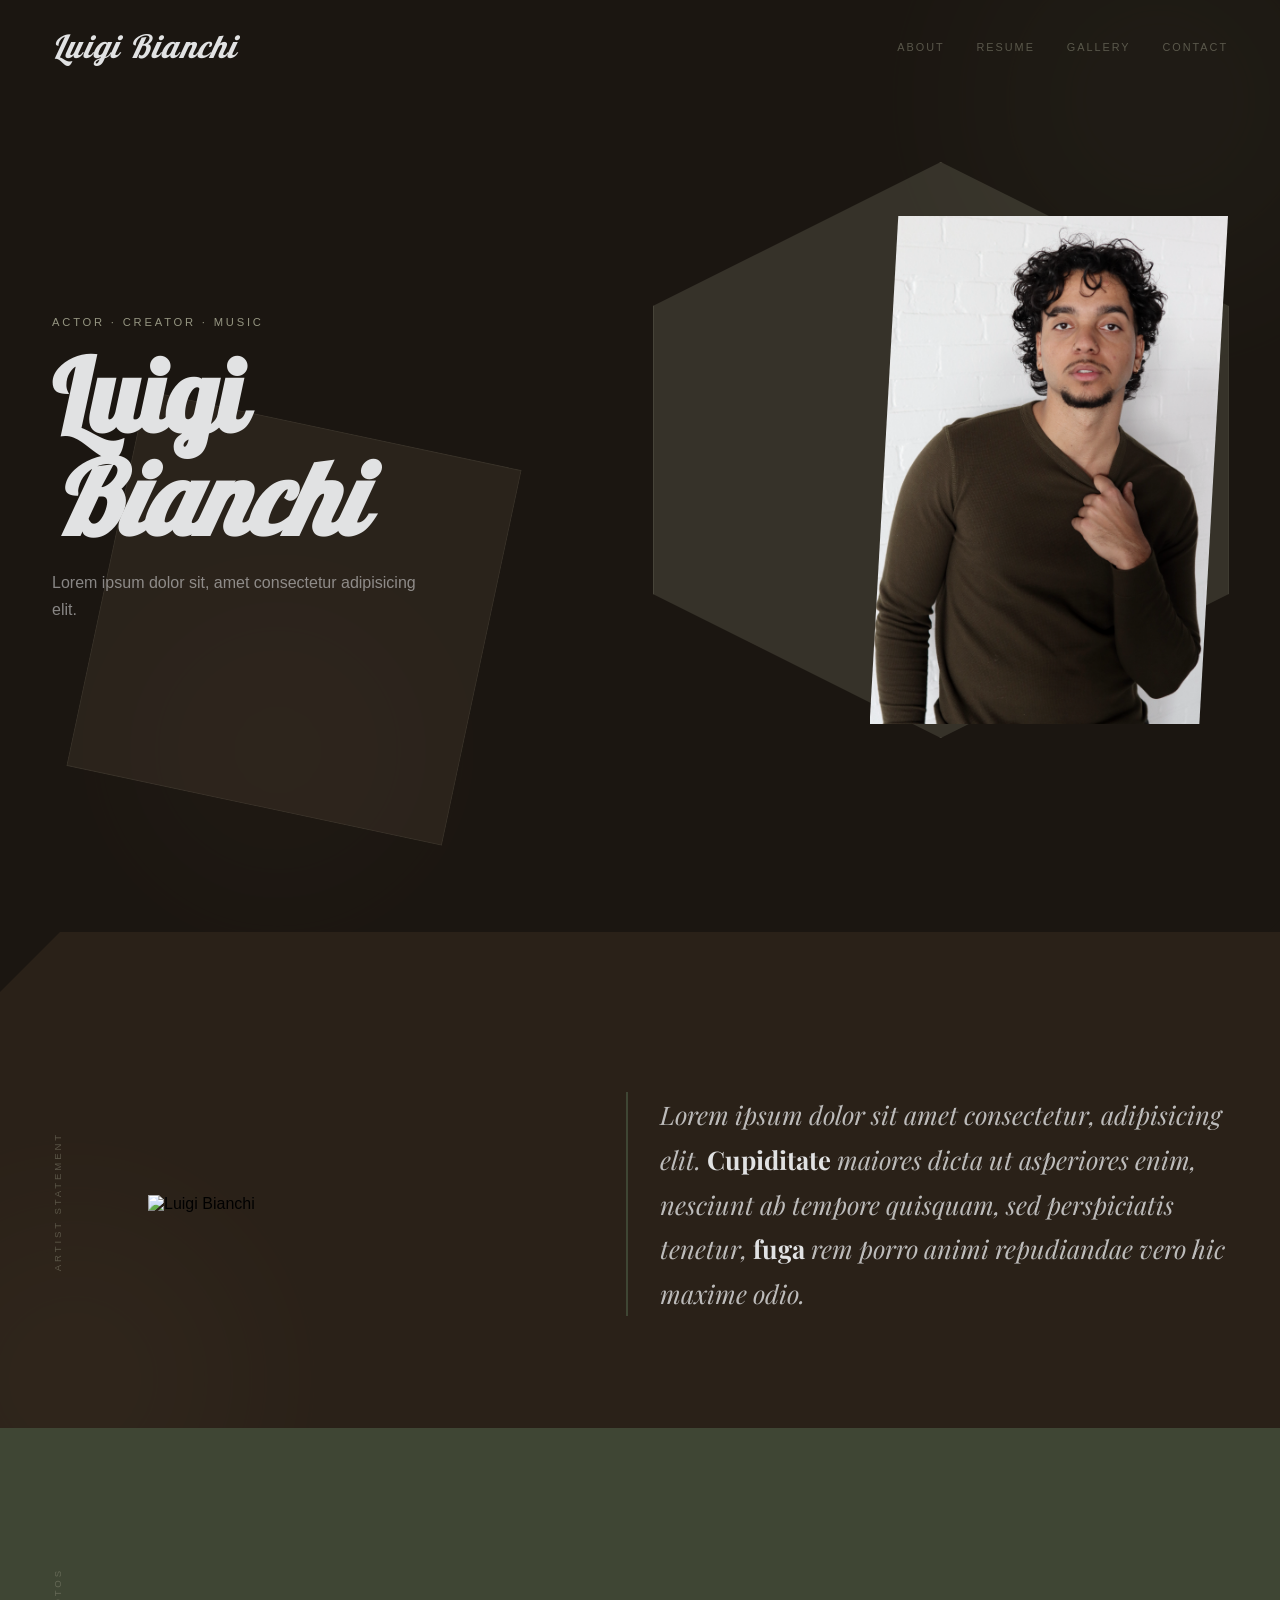
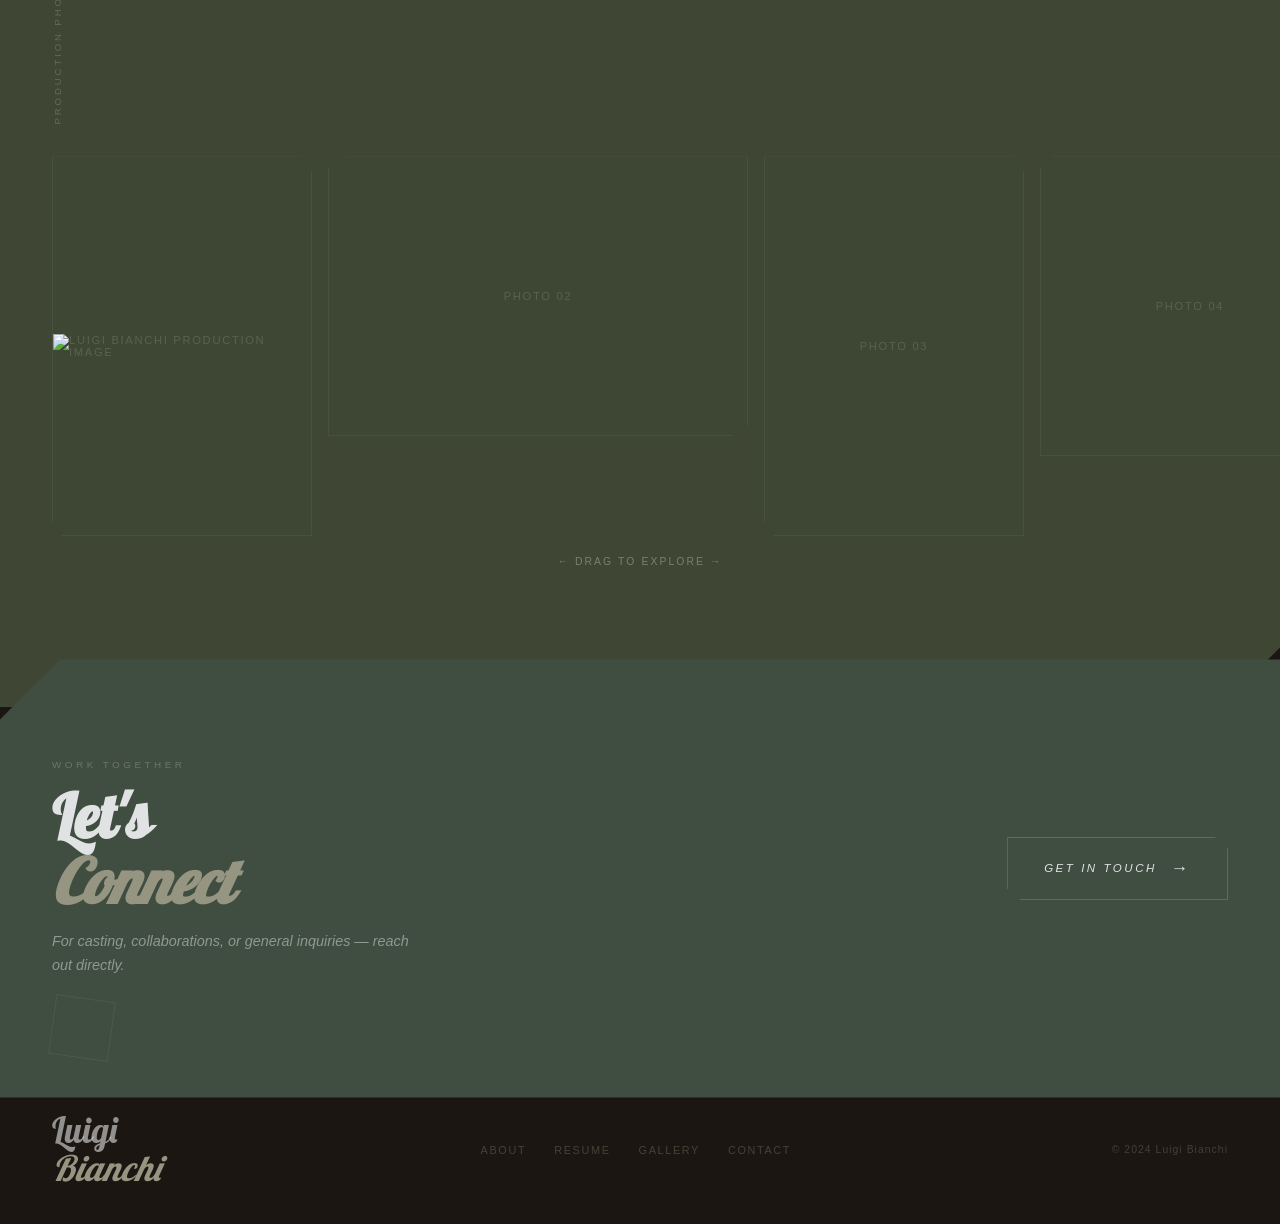
==== commit 3b8fdbb1: "Create new contact form - April 16, 2026" ====
--- a/index.html
+++ b/index.html
@@ -58,9 +58,7 @@
 
       <!-- col 2: headshot image styled like the hero -->
       <div class="as-left">
-        <a href="src/lbresume.pdf" class="as-img-wrap">
-          <img src="src/lbheadshot1.png" alt="Luigi Bianchi" class="artist-statement-img" />
-        </a>
+          <img src="src/mspic.jpeg" alt="Luigi Bianchi" class="artist-statement-img" />
       </div>
 
       <!-- col 3: the quote -->
@@ -79,7 +77,9 @@
       <span class="sidebar-label">Production Photos</span>
     </div>
     <div class="scroll-gallery-track" id="scroll-gallery-track">
-      <div class="scroll-gallery-item sg-tall"><span>Photo 01</span></div>
+      <div class="scroll-gallery-item sg-tall">
+        <img src="src/lb-prod1.jpeg" alt="Luigi Bianchi Production Image">
+      </div>
       <div class="scroll-gallery-item sg-wide"><span>Photo 02</span></div>
       <div class="scroll-gallery-item sg-tall"><span>Photo 03</span></div>
       <div class="scroll-gallery-item sg-sq"><span>Photo 04</span></div>
@@ -92,38 +92,45 @@
   </section>
 </div>
 
-<!-- ═══ PORTAL 3: PROJECTS ═══ -->
-<div class="portal" id="projects-portal">
-  <section id="projects">
-    <div class="orb orb-p"></div>
-    <div class="sec-head reveal">
-      <span class="sec-num">02</span>
-      <h2 class="sec-title">Selected Work</h2>
+<!-- ═══ PORTAL 2 : CONTACT CTA ═══ -->
+<!-- Add this block in index.html, just before the <footer> tag -->
+
+  <div class="portal" id="contact-cta-portal">
+    <div class="contact-cta-inner reveal">
+      <div class="contact-cta-text">
+        <span class="contact-cta-eyebrow">Work Together</span>
+        <h2 class="contact-cta-heading">Let's<br/><em>Connect</em></h2>
+        <p class="contact-cta-sub">For casting, collaborations, or general inquiries — reach out directly.</p>
+      </div>
+      <a href="/contact.html" class="contact-cta-btn">
+        <span>Get In Touch</span>
+        <span class="btn-arrow">→</span>
+      </a>
     </div>
-    <div class="projects-list">
-      <div class="project-row reveal">
-        <span class="proj-idx">01</span>
-        <div><div class="proj-name">Project Title One</div><div class="proj-tag">Theatre · 2024</div></div>
-        <span class="proj-arrow">→</span>
-      </div>
-      <div class="project-row reveal">
-        <span class="proj-idx">02</span>
-        <div><div class="proj-name">Project Title Two</div><div class="proj-tag">Theatre · 2024</div></div>
-        <span class="proj-arrow">→</span>
-      </div>
-      <div class="project-row reveal">
-        <span class="proj-idx">03</span>
-        <div><div class="proj-name">Project Title Three</div><div class="proj-tag">Music · 2023</div></div>
-        <span class="proj-arrow">→</span>
-      </div>
-      <div class="project-row reveal">
-        <span class="proj-idx">04</span>
-        <div><div class="proj-name">Project Title Four</div><div class="proj-tag">Dance · 2023</div></div>
-        <span class="proj-arrow">→</span>
-      </div>
-    </div>
-  </section>
-</div>
+  </div>
+
+<!-- <div class="projects-list">
+  <div class="project-row reveal">
+    <span class="proj-idx">01</span>
+    <div><div class="proj-name">Project Title One</div><div class="proj-tag">Theatre · 2024</div></div>
+    <span class="proj-arrow">→</span>
+  </div>
+  <div class="project-row reveal">
+    <span class="proj-idx">02</span>
+    <div><div class="proj-name">Project Title Two</div><div class="proj-tag">Theatre · 2024</div></div>
+    <span class="proj-arrow">→</span>
+  </div>
+  <div class="project-row reveal">
+    <span class="proj-idx">03</span>
+    <div><div class="proj-name">Project Title Three</div><div class="proj-tag">Music · 2023</div></div>
+    <span class="proj-arrow">→</span>
+  </div>
+  <div class="project-row reveal">
+    <span class="proj-idx">04</span>
+    <div><div class="proj-name">Project Title Four</div><div class="proj-tag">Dance · 2023</div></div>
+    <span class="proj-arrow">→</span>
+  </div>
+</div> -->
 
 <!-- ═══ PORTAL 7: FOOTER ═══ -->
 <footer id="footer-portal">
--- a/css/style-index.css
+++ b/css/style-index.css
@@ -470,6 +470,128 @@
 }
 .footer-links a:hover { color: #E1E2E3; }
 .footer-copy { font-size: 0.65rem; color: rgba(225,226,227,0.2); letter-spacing: 0.1em; }
+
+/* ── 1. Scroll gallery hint — more legible ── */
+.scroll-gallery-hint {
+  /* Override the existing rgba(149,149,129,0.3) — bump opacity significantly */
+  color: rgba(149, 149, 129, 0.72) !important;
+}
+
+
+/* ── 2. Contact CTA Portal ── */
+#contact-cta-portal {
+  background:    #3F4E40;
+  clip-path:     polygon(60px 0, 100% 0, 100% 100%, 0 100%, 0 60px);
+  margin-bottom: -48px;
+  padding:       100px 52px 120px;
+  position:      relative;
+  overflow:      hidden;
+  z-index: 5;
+}
+
+/* Decorative geo shape */
+#contact-cta-portal::before {
+  content:   '';
+  position:  absolute;
+  right:     -60px;
+  top:       50%;
+  transform: translateY(-50%) rotate(15deg);
+  width:     280px;
+  height:    280px;
+  border:    1px solid rgba(149, 149, 129, 0.12);
+  clip-path: polygon(50% 0%, 100% 50%, 50% 100%, 0% 50%);
+}
+#contact-cta-portal::after {
+  content:  '';
+  position: absolute;
+  left:     52px;
+  bottom:   40px;
+  width:    60px;
+  height:   60px;
+  border:   1px solid rgba(149, 149, 129, 0.15);
+  transform: rotate(8deg);
+}
+
+.contact-cta-inner {
+  position:    relative;
+  z-index:     1;
+  display:     flex;
+  align-items: center;
+  justify-content: space-between;
+  gap:         48px;
+  flex-wrap:   wrap;
+}
+
+.contact-cta-text {}
+
+.contact-cta-eyebrow {
+  display:        block;
+  font-size:      0.62rem;
+  letter-spacing: 0.35em;
+  text-transform: uppercase;
+  color:          rgba(149, 149, 129, 0.55);
+  margin-bottom:  14px;
+}
+
+.contact-cta-heading {
+  font-family:    'Lobster', serif;
+  font-size:      clamp(36px, 5vw, 62px);
+  line-height:    1.05;
+  color:          #E1E2E3;
+  letter-spacing: -0.01em;
+}
+.contact-cta-heading em {
+  color:      #959581;
+  font-style: italic;
+}
+
+.contact-cta-sub {
+  font-size:   0.9rem;
+  font-style:  italic;
+  color:       rgba(225, 226, 227, 0.5);
+  margin-top:  14px;
+  line-height: 1.7;
+  max-width:   380px;
+}
+
+.contact-cta-btn {
+  display:         inline-flex;
+  align-items:     center;
+  gap:             14px;
+  padding:         20px 36px;
+  background:      transparent;
+  border:          1px solid rgba(149, 149, 129, 0.4);
+  color:           #E1E2E3;
+  font-size:       0.72rem;
+  font-style:      italic;
+  letter-spacing:  0.22em;
+  text-transform:  uppercase;
+  text-decoration: none;
+  clip-path:       polygon(0 0, 94% 0, 100% 18%, 100% 100%, 6% 100%, 0 82%);
+  transition:      background 0.3s, border-color 0.3s, color 0.3s;
+  flex-shrink:     0;
+}
+.contact-cta-btn:hover {
+  background:   rgba(63, 70, 52, 0.5);
+  border-color: #959581;
+  color:        #E1E2E3;
+}
+.contact-cta-btn .btn-arrow {
+  font-style:  normal;
+  font-size:   1.1rem;
+  transition:  transform 0.25s;
+}
+.contact-cta-btn:hover .btn-arrow { transform: translateX(5px); }
+
+/* Responsive */
+@media (max-width: 680px) {
+  #contact-cta-portal {
+    padding:     60px 24px 80px;
+    clip-path:   none;
+    margin-bottom: 0;
+  }
+  .contact-cta-inner { flex-direction: column; align-items: flex-start; }
+}
 
 /* ── RESPONSIVE ── */
 @media (max-width: 900px) {
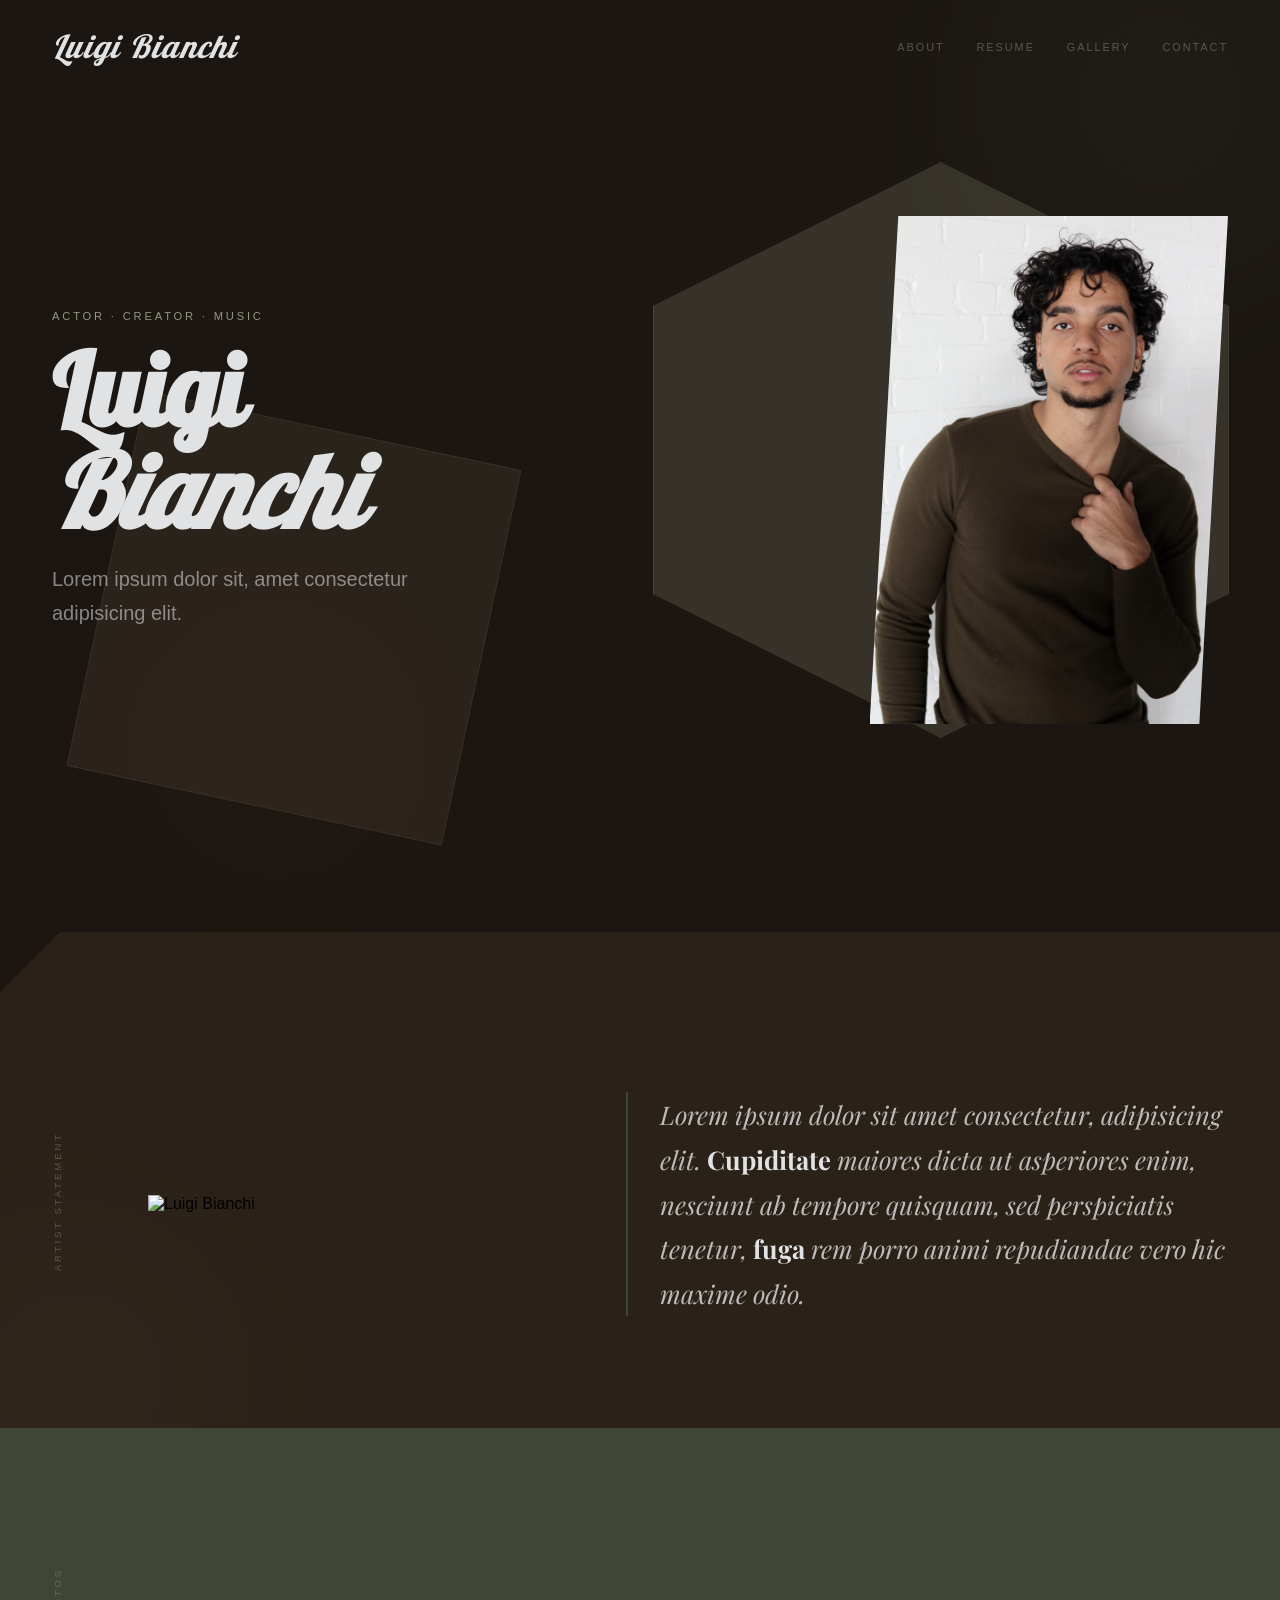
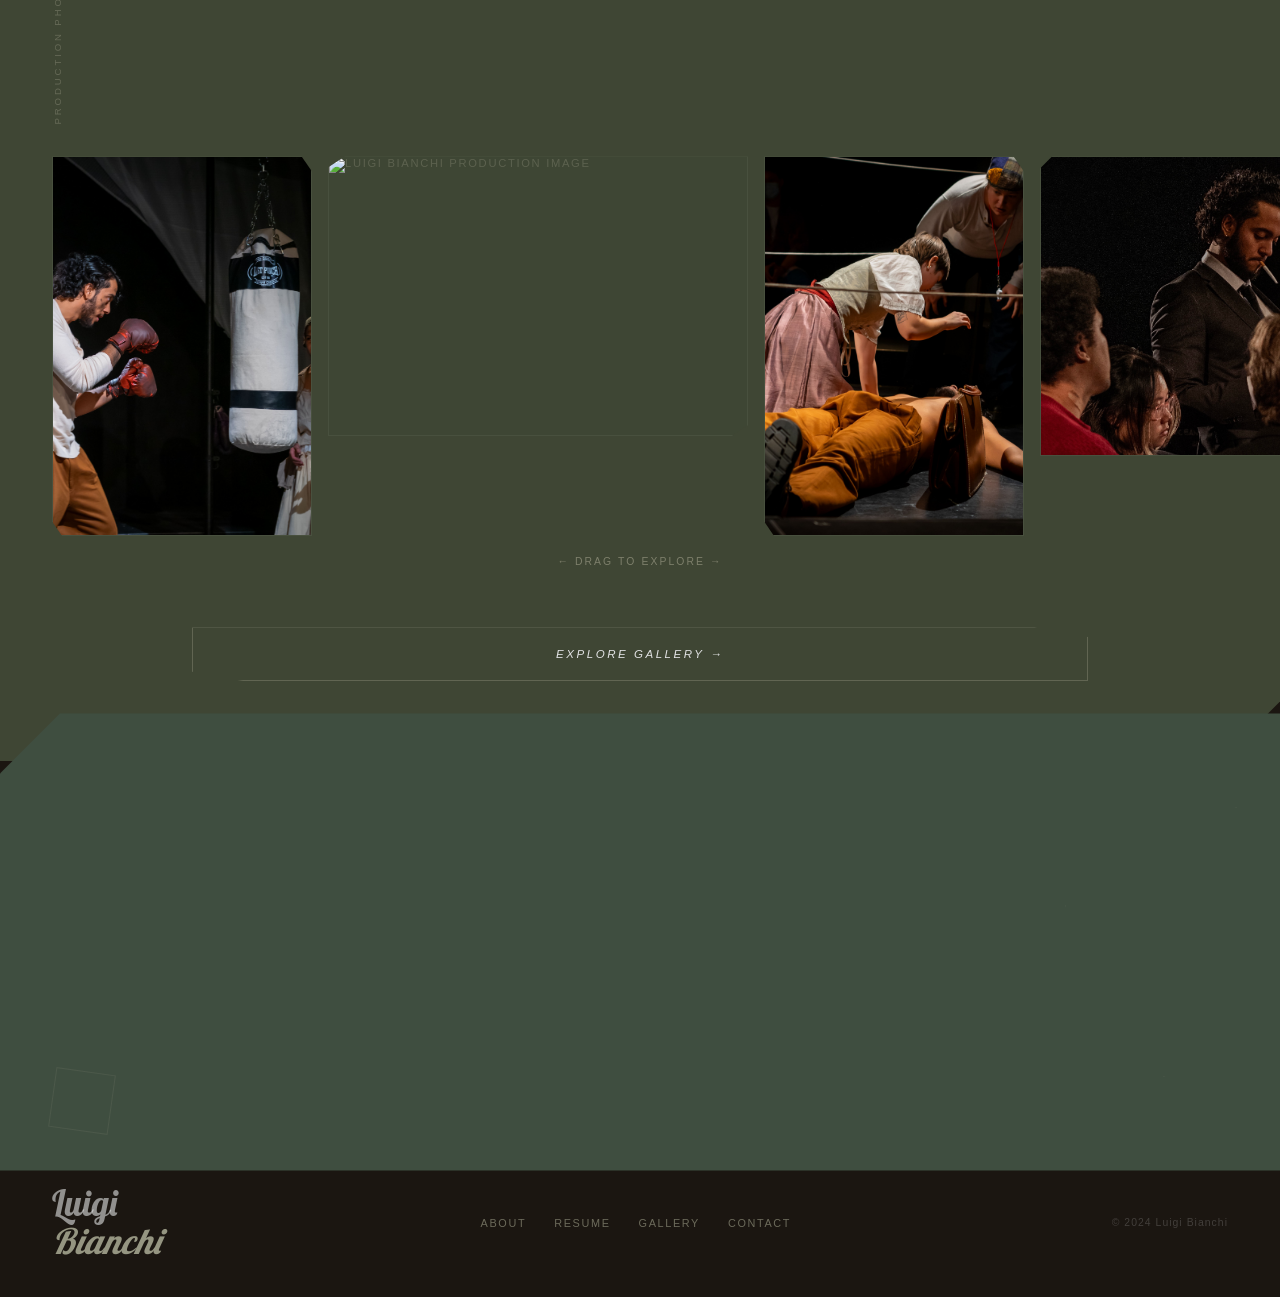
==== commit 28b5929e: "Complete second round of revisions - April 17, 2026" ====
--- a/index.html
+++ b/index.html
@@ -78,18 +78,31 @@
     </div>
     <div class="scroll-gallery-track" id="scroll-gallery-track">
       <div class="scroll-gallery-item sg-tall">
+        <img src="src/lb-prod10.jpeg" alt="Luigi Bianchi Production Image">
+      </div>
+      <div class="scroll-gallery-item sg-wide">
+        <img src="src/lb-prod2.jpeg" alt="Luigi Bianchi Production Image">
+      </div>
+      <div class="scroll-gallery-item sg-tall">
+        <img src="src/lb-prod6.jpeg" alt="Luigi Bianchi Production Image">
+      </div>
+      <div class="scroll-gallery-item sg-sq">
+        <img src="src/lb-prod14.jpeg" alt="Luigi Bianchi Production Image">
+      </div>
+      <div class="scroll-gallery-item sg-wide">
+        <img src="src/lb-prod11.jpeg" alt="Luigi Bianchi Production Image">
+      </div>
+      <div class="scroll-gallery-item sg-tall">
         <img src="src/lb-prod1.jpeg" alt="Luigi Bianchi Production Image">
       </div>
-      <div class="scroll-gallery-item sg-wide"><span>Photo 02</span></div>
-      <div class="scroll-gallery-item sg-tall"><span>Photo 03</span></div>
-      <div class="scroll-gallery-item sg-sq"><span>Photo 04</span></div>
-      <div class="scroll-gallery-item sg-wide"><span>Photo 05</span></div>
-      <div class="scroll-gallery-item sg-tall"><span>Photo 06</span></div>
-      <div class="scroll-gallery-item sg-sq"><span>Photo 07</span></div>
-      <div class="scroll-gallery-item sg-tall"><span>Photo 08</span></div>
     </div>
     <div class="scroll-gallery-hint">← drag to explore →</div>
   </section>
+
+  <a href="/contact.html" class="gallery-cta-btn">
+    <span class="btn-text">Explore Gallery</span>
+    <span class="btn-arrow">→</span>
+  </a>
 </div>
 
 <!-- ═══ PORTAL 2 : CONTACT CTA ═══ -->
--- a/css/style-index.css
+++ b/css/style-index.css
@@ -223,7 +223,7 @@
 }
 .hero-name em { color: #E1E2E3; font-style: italic; }
 .hero-sub {
-  font-size: 1rem; color: rgba(225,226,227,0.55);
+  font-size: 1.25rem; color: rgba(225,226,227,0.55);
   margin-top: 20px; max-width: 380px; line-height: 1.7;
 }
 .hero-right { flex: 0 0 auto; }
@@ -284,6 +284,15 @@
 .statement-text strong { color: #E1E2E3; font-style: normal; }
 
 /* ── SCROLL GALLERY ── */
+/* Fix zoomed images in scroll gallery */
+.scroll-gallery-item img {
+  width: 100%;
+  height: 100%;
+  object-fit: cover;
+  display: block;
+  pointer-events: none;
+}
+
 #scroll-gallery {
   position: relative; z-index: 1;
   padding: 60px 0 60px 52px;
@@ -466,7 +475,7 @@
 .footer-links { display: flex; gap: 28px; list-style: none; }
 .footer-links a {
   font-size: 0.68rem; letter-spacing: 0.15em; text-transform: uppercase;
-  color: rgba(149,149,129,0.35); text-decoration: none; transition: color 0.25s;
+  color: rgba(149, 149, 129, 0.662); text-decoration: none; transition: color 0.25s;
 }
 .footer-links a:hover { color: #E1E2E3; }
 .footer-copy { font-size: 0.65rem; color: rgba(225,226,227,0.2); letter-spacing: 0.1em; }
@@ -476,7 +485,35 @@
   /* Override the existing rgba(149,149,129,0.3) — bump opacity significantly */
   color: rgba(149, 149, 129, 0.72) !important;
 }
-
+/* GALLERY CTA */
+
+.gallery-cta-btn {
+  margin: auto;
+  gap: 14px;
+  padding: 20px 36px;
+  background: transparent;
+  border: 1px solid rgba(149,149,129,0.4);
+  color: #E1E2E3;
+  font-size: 0.72rem; 
+  font-style: italic; 
+  letter-spacing: 0.22em; 
+  text-transform: uppercase;
+  clip-path: polygon(0 0, 94% 0, 100% 18%, 100% 100%, 6% 100%, 0 82%);
+}
+
+.gallery-cta-btn .btn-text{
+  color: #E1E2E3;
+  transition: color 0.3s;
+}
+
+#scroll-gallery-portal a {
+  margin-left: 15%;
+  margin-right: 15%;
+  text-decoration: none;
+  display:  block; 
+  justify-content: space-around;
+  text-align: center; 
+}
 
 /* ── 2. Contact CTA Portal ── */
 #contact-cta-portal {
@@ -517,7 +554,7 @@
   z-index:     1;
   display:     flex;
   align-items: center;
-  justify-content: space-between;
+  justify-content: space-around;
   gap:         48px;
   flex-wrap:   wrap;
 }
@@ -546,7 +583,7 @@
 }
 
 .contact-cta-sub {
-  font-size:   0.9rem;
+  font-size:   1.25rem;
   font-style:  italic;
   color:       rgba(225, 226, 227, 0.5);
   margin-top:  14px;
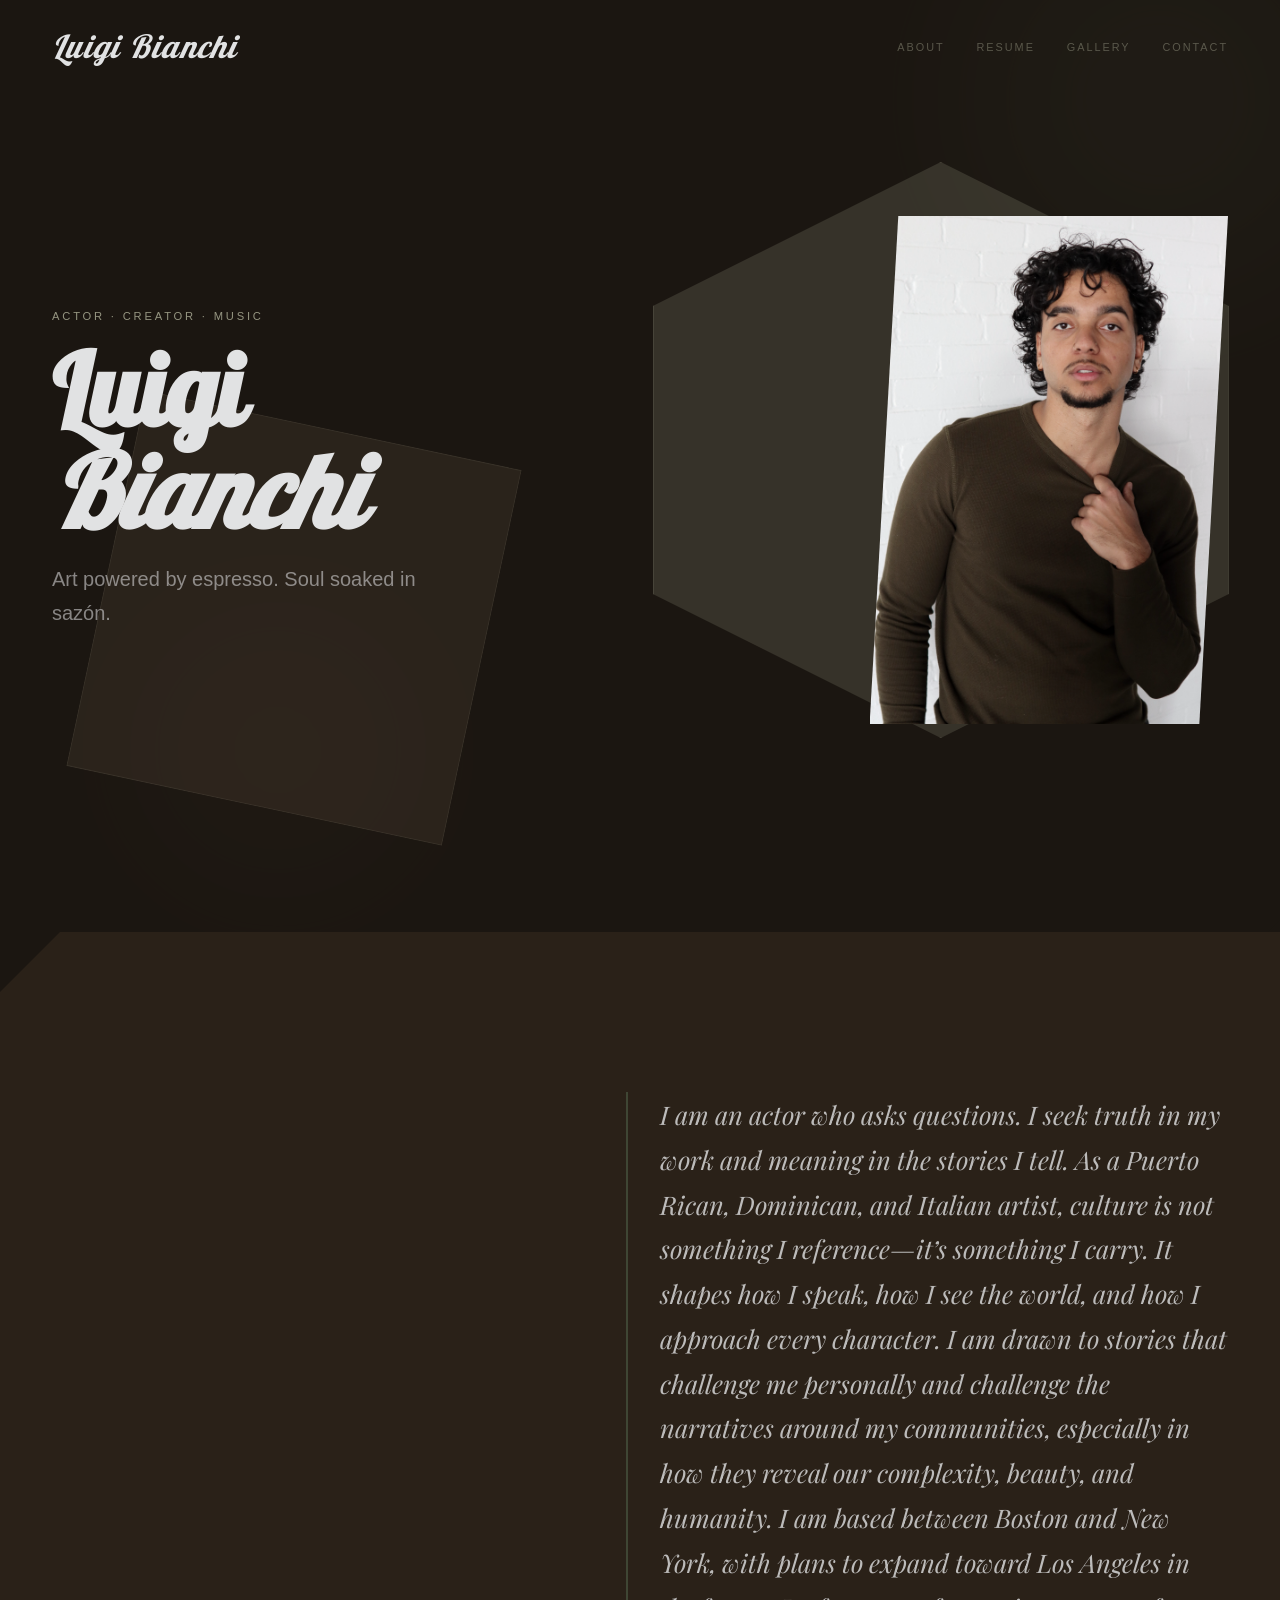
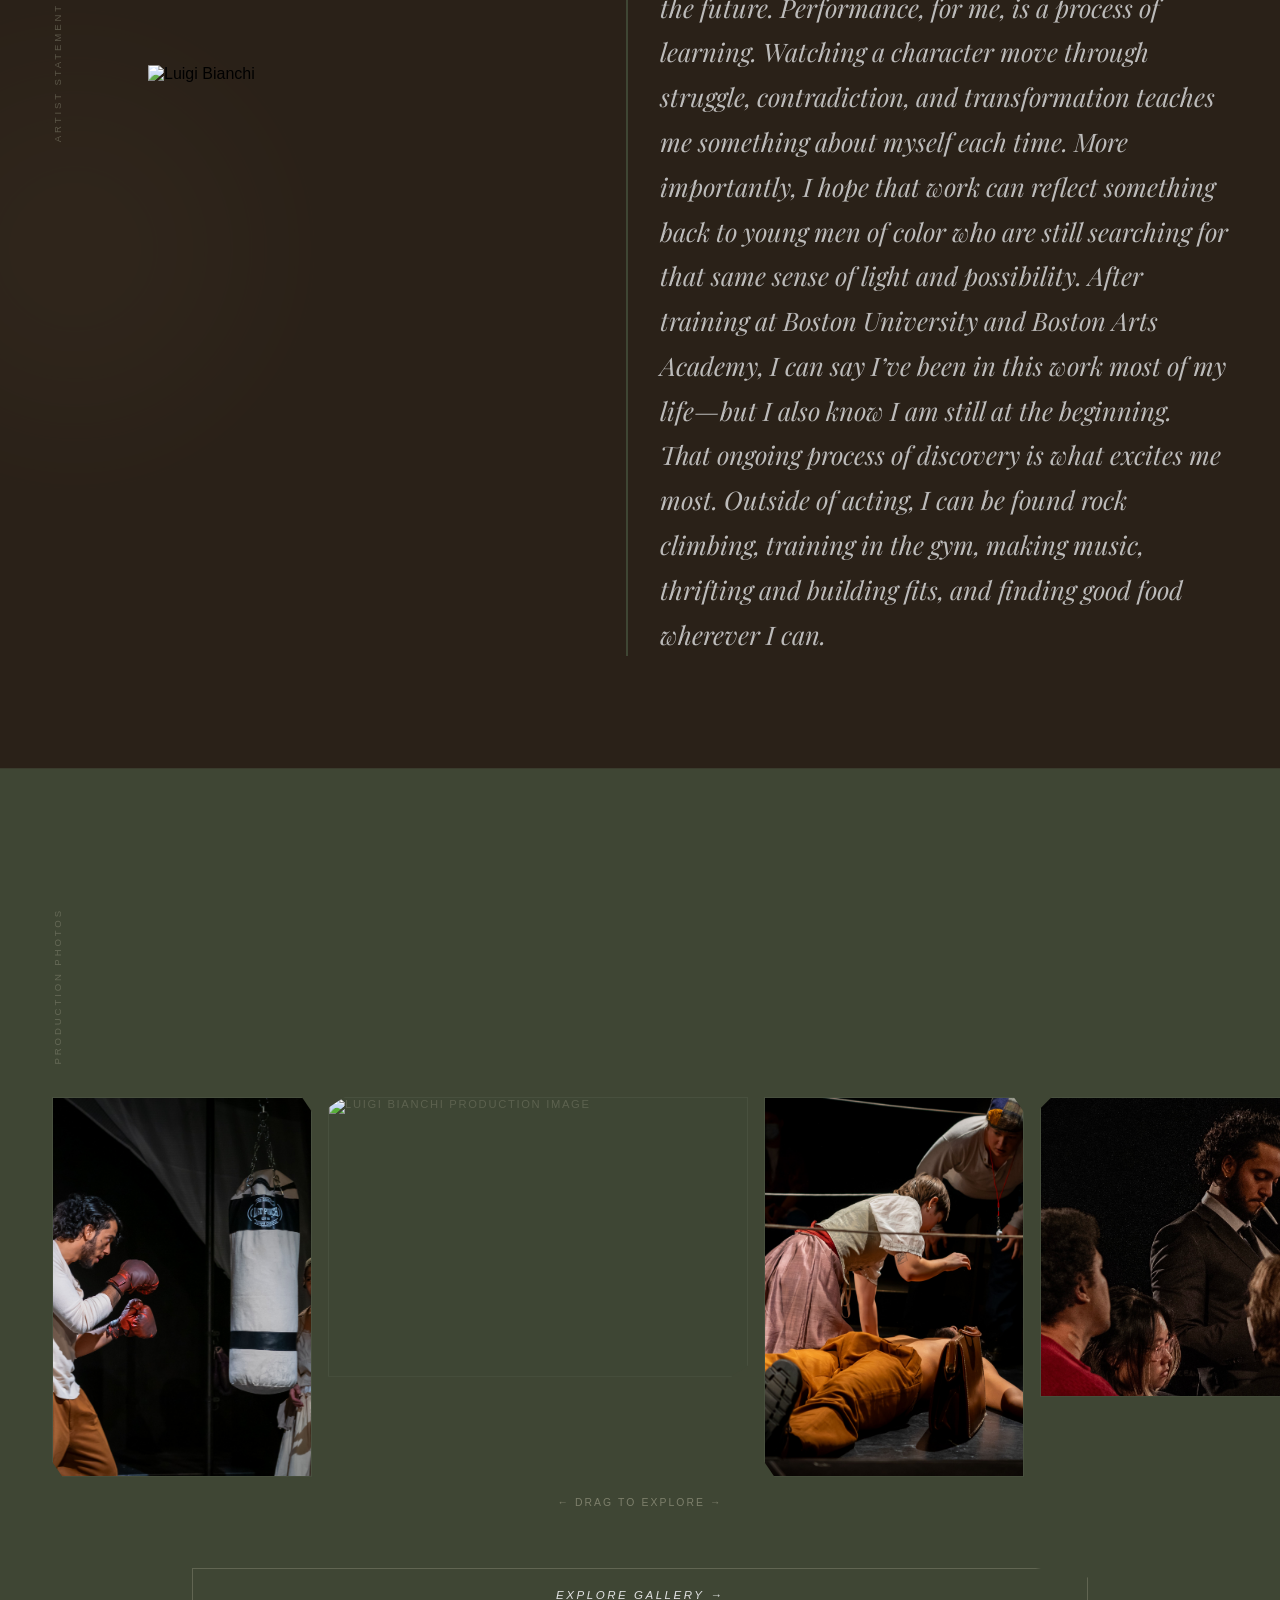
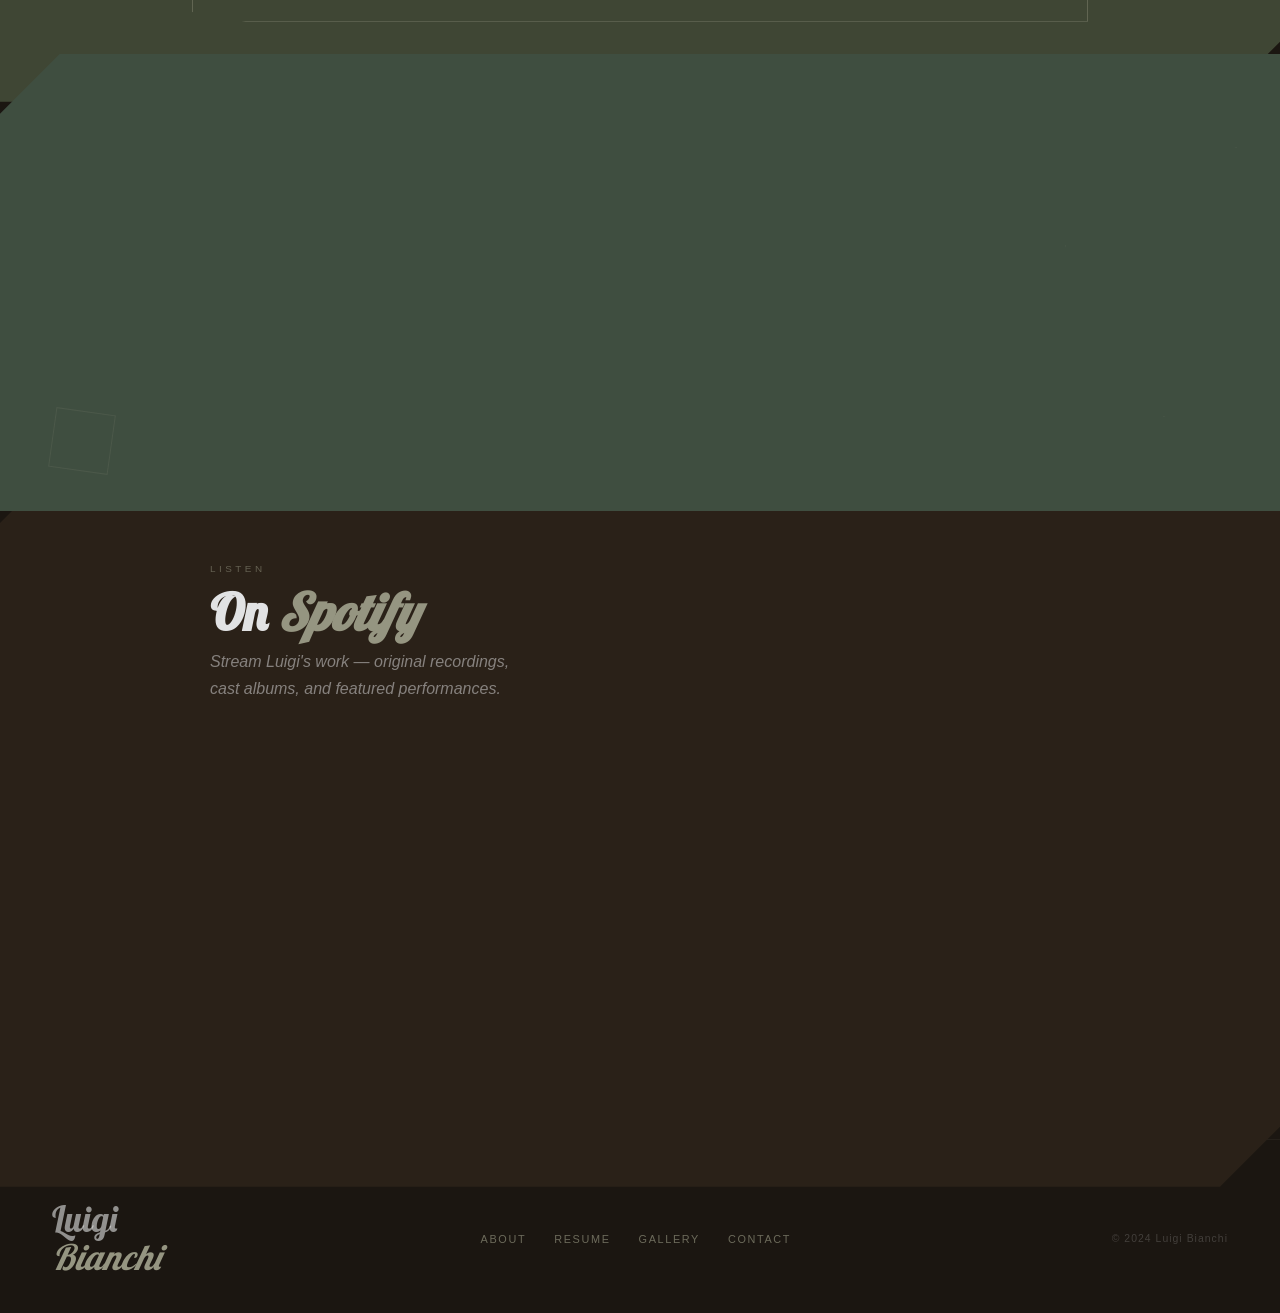
==== commit ce8e420a: "Revision update round 1 - April 29, 202" ====
--- a/index.html
+++ b/index.html
@@ -34,7 +34,7 @@
       <div class="hero-left">
         <p class="hero-eyebrow">Actor · Creator · Music</p>
         <h1 class="hero-name">Luigi<br/><em>Bianchi</em></h1>
-        <p class="hero-sub">Lorem ipsum dolor sit, amet consectetur adipisicing elit.</p>
+        <p class="hero-sub">Art powered by espresso. Soul soaked in sazón.</p>
         <a href="#"></a>
       </div>
       <div class="hero-right">
@@ -63,14 +63,42 @@
 
       <!-- col 3: the quote -->
       <blockquote class="statement-text">
-        Lorem ipsum dolor sit amet consectetur, adipisicing elit. <strong>Cupiditate</strong> maiores dicta ut asperiores enim, nesciunt ab tempore quisquam, sed perspiciatis tenetur, <strong>fuga</strong> rem porro animi repudiandae vero hic maxime odio.
+        I am an actor who asks questions. I seek truth in my work and meaning in the stories I tell. As a Puerto Rican, Dominican, and Italian artist, culture is not something I reference—it’s something I carry. It shapes how I speak, how I see the world, and how I approach every character. I am drawn to stories that challenge me personally and challenge the narratives around my communities, especially in how they reveal our complexity, beauty, and humanity.
+
+        I am based between Boston and New York, with plans to expand toward Los Angeles in the future. Performance, for me, is a process of learning. Watching a character move through struggle, contradiction, and transformation teaches me something about myself each time. More importantly, I hope that work can reflect something back to young men of color who are still searching for that same sense of light and possibility.
+
+        After training at Boston University and Boston Arts Academy, I can say I’ve been in this work most of my life—but I also know I am still at the beginning. That ongoing process of discovery is what excites me most. Outside of acting, I can be found rock climbing, training in the gym, making music, thrifting and building fits, and finding good food wherever I can.
       </blockquote>
 
     </div>
   </section>
 </div>
 
-<!-- ═══ PORTAL 1.5: SCROLL GALLERY ═══ -->
+
+<!-- <div class="projects-list">
+  <div class="project-row reveal">
+    <span class="proj-idx">01</span>
+    <div><div class="proj-name">Project Title One</div><div class="proj-tag">Theatre · 2024</div></div>
+    <span class="proj-arrow">→</span>
+  </div>
+  <div class="project-row reveal">
+    <span class="proj-idx">02</span>
+    <div><div class="proj-name">Project Title Two</div><div class="proj-tag">Theatre · 2024</div></div>
+    <span class="proj-arrow">→</span>
+  </div>
+  <div class="project-row reveal">
+    <span class="proj-idx">03</span>
+    <div><div class="proj-name">Project Title Three</div><div class="proj-tag">Music · 2023</div></div>
+    <span class="proj-arrow">→</span>
+  </div>
+  <div class="project-row reveal">
+    <span class="proj-idx">04</span>
+    <div><div class="proj-name">Project Title Four</div><div class="proj-tag">Dance · 2023</div></div>
+    <span class="proj-arrow">→</span>
+  </div>
+</div> -->
+
+<!-- ═══ PORTAL 3: SCROLL GALLERY ═══ -->
 <div class="portal" id="scroll-gallery-portal">
   <section id="scroll-gallery">
     <div class="scroll-gallery-label reveal">
@@ -99,13 +127,14 @@
     <div class="scroll-gallery-hint">← drag to explore →</div>
   </section>
 
-  <a href="/contact.html" class="gallery-cta-btn">
+
+  <a href="/gallery.html" class="gallery-cta-btn">
     <span class="btn-text">Explore Gallery</span>
     <span class="btn-arrow">→</span>
   </a>
 </div>
 
-<!-- ═══ PORTAL 2 : CONTACT CTA ═══ -->
+  <!-- ═══ PORTAL 2 : CONTACT CTA ═══ -->
 <!-- Add this block in index.html, just before the <footer> tag -->
 
   <div class="portal" id="contact-cta-portal">
@@ -116,34 +145,32 @@
         <p class="contact-cta-sub">For casting, collaborations, or general inquiries — reach out directly.</p>
       </div>
       <a href="/contact.html" class="contact-cta-btn">
-        <span>Get In Touch</span>
+        <span>Hit me up!</span>
         <span class="btn-arrow">→</span>
       </a>
     </div>
   </div>
 
-<!-- <div class="projects-list">
-  <div class="project-row reveal">
-    <span class="proj-idx">01</span>
-    <div><div class="proj-name">Project Title One</div><div class="proj-tag">Theatre · 2024</div></div>
-    <span class="proj-arrow">→</span>
+  <!-- ═══ PORTAL 1.25: MUSIC ═══ -->
+<div class="portal" id="music-portal">
+  <div class="music-inner">
+    <div class="music-text">
+      <span class="music-eyebrow">Listen</span>
+      <h2 class="music-title">On <em>Spotify</em></h2>
+      <p class="music-desc">Stream Luigi's work — original recordings,<br/>cast albums, and featured performances.</p>
+    </div>
+    <iframe
+      src="https://open.spotify.com/embed/artist/6ulBEqq1XbVLiM6MJOMDgb?utm_source=generator"
+      width="100%"
+      height="352"
+      frameborder="0"
+      allowfullscreen=""
+      allow="autoplay; clipboard-write; encrypted-media; fullscreen; picture-in-picture"
+      loading="lazy">
+    </iframe>
   </div>
-  <div class="project-row reveal">
-    <span class="proj-idx">02</span>
-    <div><div class="proj-name">Project Title Two</div><div class="proj-tag">Theatre · 2024</div></div>
-    <span class="proj-arrow">→</span>
-  </div>
-  <div class="project-row reveal">
-    <span class="proj-idx">03</span>
-    <div><div class="proj-name">Project Title Three</div><div class="proj-tag">Music · 2023</div></div>
-    <span class="proj-arrow">→</span>
-  </div>
-  <div class="project-row reveal">
-    <span class="proj-idx">04</span>
-    <div><div class="proj-name">Project Title Four</div><div class="proj-tag">Dance · 2023</div></div>
-    <span class="proj-arrow">→</span>
-  </div>
-</div> -->
+</div>
+
 
 <!-- ═══ PORTAL 7: FOOTER ═══ -->
 <footer id="footer-portal">
--- a/css/style-index.css
+++ b/css/style-index.css
@@ -207,7 +207,7 @@
 .hero-content {
   position: relative; z-index: 1;
   display: flex; align-items: center; justify-content: space-between;
-  width: 100%; gap: 48px;
+  width: 100%; gap: 16px;
 }
 .hero-left { flex: 1; }
 .hero-eyebrow {
@@ -455,6 +455,48 @@
   transition: opacity 0.7s ease, transform 0.7s ease;
 }
 .reveal.visible { opacity: 1; transform: none; }
+
+/* ── MUSIC PORTAL ── */
+#music-portal {
+  background: #2a2118;
+  clip-path: polygon(60px 0, 100% 0, 100% calc(100% - 60px), calc(100% - 60px) 100%, 0 100%, 0 60px);
+  margin-bottom: var(--overlap);
+  padding: 100px 52px;
+  position: relative;
+  z-index: 3;
+}
+.music-inner {
+  display: flex;
+  flex-direction: column;
+  gap: 32px;
+  max-width: 860px;
+  margin: 0 auto;
+}
+.music-eyebrow {
+  display: block;
+  font-size: 0.62rem;
+  letter-spacing: 0.35em;
+  text-transform: uppercase;
+  color: rgba(149,149,129,0.55);
+  margin-bottom: 10px;
+}
+.music-title {
+  font-family: 'Lobster', serif;
+  font-size: clamp(28px, 4vw, 52px);
+  color: #E1E2E3;
+  line-height: 1.1;
+}
+.music-title em { color: #959581; font-style: italic; }
+.music-desc {
+  font-size: 1rem;
+  color: rgba(225,226,227,0.5);
+  margin-top: 8px;
+  line-height: 1.7;
+  font-style: italic;
+}
+@media (max-width: 680px) {
+  #music-portal { padding: 60px 24px; clip-path: none; margin-bottom: 0; }
+}
 
 /* ── FOOTER ── */
 footer#footer-portal {
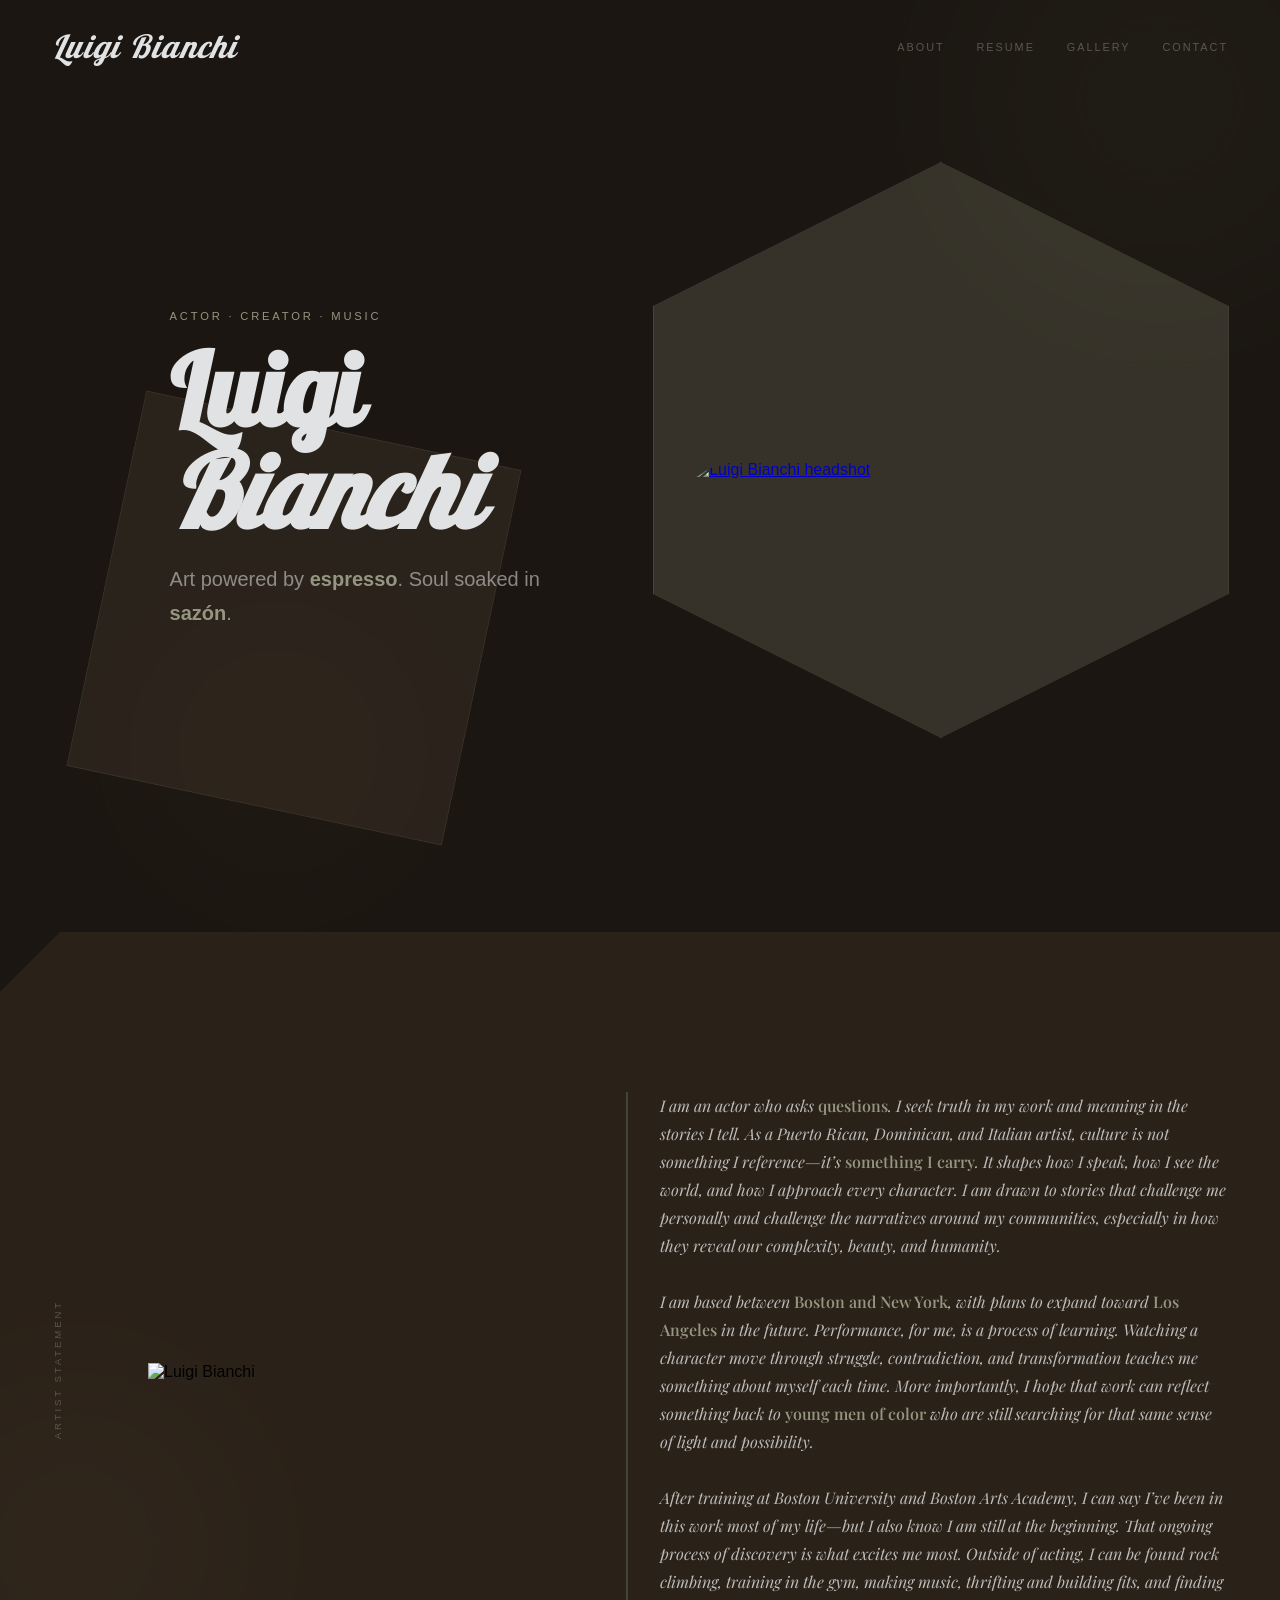
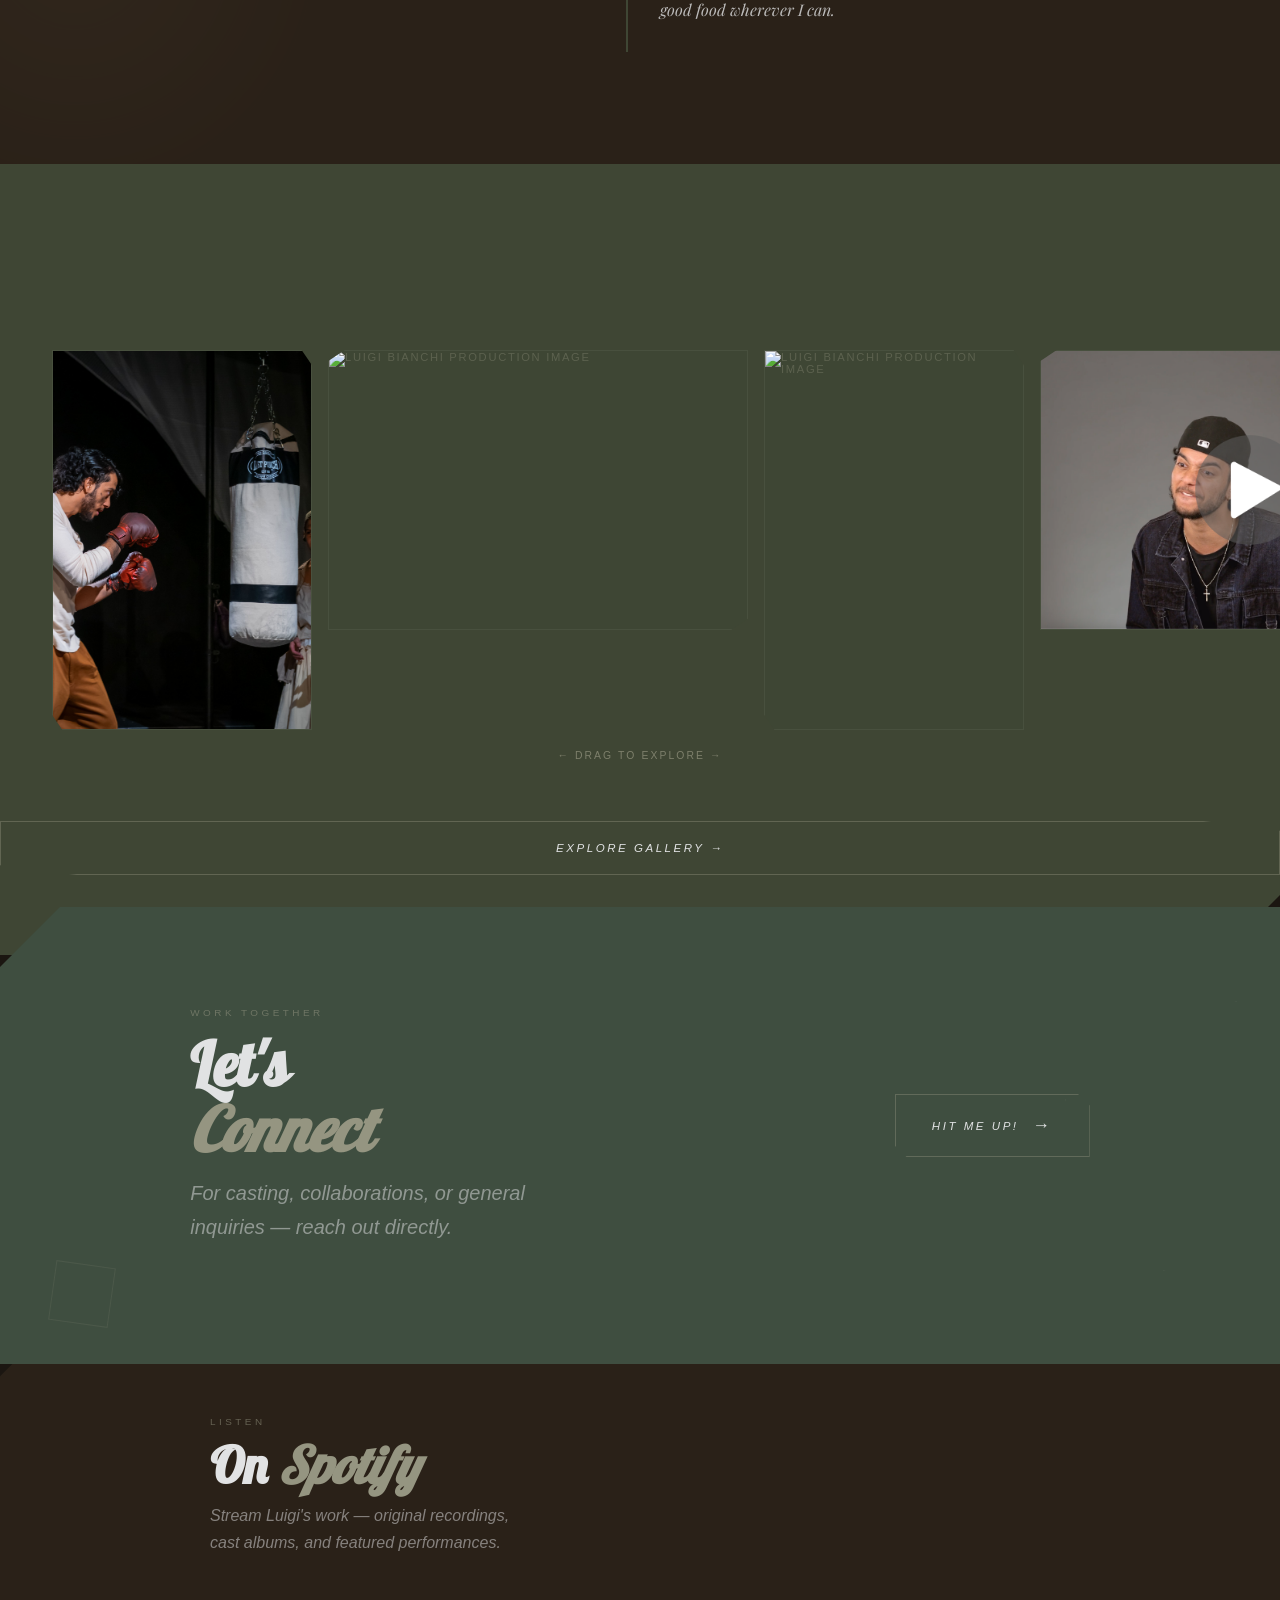
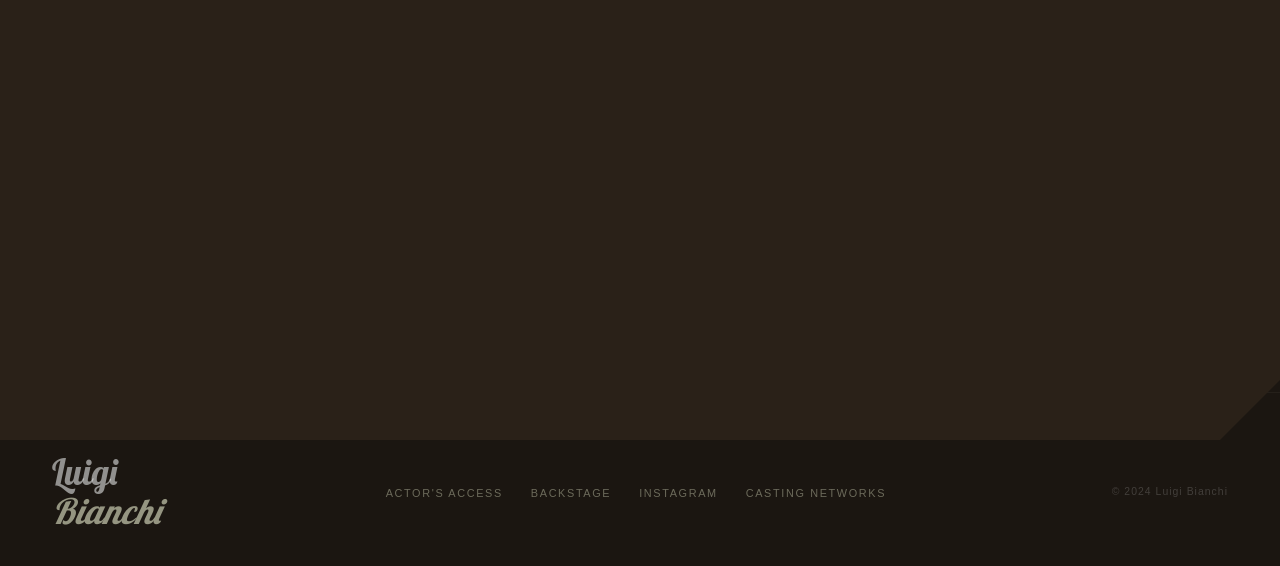
==== commit 1234f126: "Final iteration commit - May 1st 2026" ====
--- a/index.html
+++ b/index.html
@@ -34,12 +34,12 @@
       <div class="hero-left">
         <p class="hero-eyebrow">Actor · Creator · Music</p>
         <h1 class="hero-name">Luigi<br/><em>Bianchi</em></h1>
-        <p class="hero-sub">Art powered by espresso. Soul soaked in sazón.</p>
+        <p class="hero-sub">Art powered by <strong> espresso</strong>. Soul soaked in <strong>sazón</strong>.</p>
         <a href="#"></a>
       </div>
       <div class="hero-right">
         <a href="src/lbresume.pdf" class="headshot-link">
-          <img src="src/lbheadshot1.png" alt="Luigi Bianchi headshot" class="hero-headshot" />
+          <img src="src/lb.png" alt="Luigi Bianchi headshot" class="hero-headshot" />
           <div class="headshot-hover-label"><span>View Résumé</span></div>
         </a>
       </div>
@@ -54,7 +54,7 @@
     <div class="statement-grid reveal">
 
       <!-- col 1: vertical sidebar label -->
-      <div><span class="sidebar-label">Artist Statement</span></div>
+      <div><span class="sidebar-label-artist-statement">Artist Statement</span></div>
 
       <!-- col 2: headshot image styled like the hero -->
       <div class="as-left">
@@ -63,40 +63,16 @@
 
       <!-- col 3: the quote -->
       <blockquote class="statement-text">
-        I am an actor who asks questions. I seek truth in my work and meaning in the stories I tell. As a Puerto Rican, Dominican, and Italian artist, culture is not something I reference—it’s something I carry. It shapes how I speak, how I see the world, and how I approach every character. I am drawn to stories that challenge me personally and challenge the narratives around my communities, especially in how they reveal our complexity, beauty, and humanity.
+        I am an actor who asks <strong>questions</strong>. I seek truth in my work and meaning in the stories I tell. As a Puerto Rican, Dominican, and Italian artist, culture is not something I reference—it’s <strong>something I carry</strong>. It shapes how I speak, how I see the world, and how I approach every character. I am drawn to stories that challenge me personally and challenge the narratives around my communities, especially in how they reveal our complexity, beauty, and humanity. </br></br>
 
-        I am based between Boston and New York, with plans to expand toward Los Angeles in the future. Performance, for me, is a process of learning. Watching a character move through struggle, contradiction, and transformation teaches me something about myself each time. More importantly, I hope that work can reflect something back to young men of color who are still searching for that same sense of light and possibility.
+        I am based between <strong>Boston and New York</strong>, with plans to expand toward <strong>Los Angeles</strong> in the future. Performance, for me, is a process of learning. Watching a character move through struggle, contradiction, and transformation teaches me something about myself each time. More importantly, I hope that work can reflect something back to <strong>young men of color</strong> who are still searching for that same sense of light and possibility.</br></br>
 
-        After training at Boston University and Boston Arts Academy, I can say I’ve been in this work most of my life—but I also know I am still at the beginning. That ongoing process of discovery is what excites me most. Outside of acting, I can be found rock climbing, training in the gym, making music, thrifting and building fits, and finding good food wherever I can.
+        After training at Boston University and Boston Arts Academy, I can say I’ve been in this work most of my life—but I also know I am still at the beginning. That ongoing process of discovery is what excites me most. Outside of acting, I can be found rock climbing, training in the gym, making music, thrifting and building fits, and finding good food wherever I can.</br></br>
       </blockquote>
 
     </div>
   </section>
 </div>
-
-
-<!-- <div class="projects-list">
-  <div class="project-row reveal">
-    <span class="proj-idx">01</span>
-    <div><div class="proj-name">Project Title One</div><div class="proj-tag">Theatre · 2024</div></div>
-    <span class="proj-arrow">→</span>
-  </div>
-  <div class="project-row reveal">
-    <span class="proj-idx">02</span>
-    <div><div class="proj-name">Project Title Two</div><div class="proj-tag">Theatre · 2024</div></div>
-    <span class="proj-arrow">→</span>
-  </div>
-  <div class="project-row reveal">
-    <span class="proj-idx">03</span>
-    <div><div class="proj-name">Project Title Three</div><div class="proj-tag">Music · 2023</div></div>
-    <span class="proj-arrow">→</span>
-  </div>
-  <div class="project-row reveal">
-    <span class="proj-idx">04</span>
-    <div><div class="proj-name">Project Title Four</div><div class="proj-tag">Dance · 2023</div></div>
-    <span class="proj-arrow">→</span>
-  </div>
-</div> -->
 
 <!-- ═══ PORTAL 3: SCROLL GALLERY ═══ -->
 <div class="portal" id="scroll-gallery-portal">
@@ -112,13 +88,13 @@
         <img src="src/lb-prod2.jpeg" alt="Luigi Bianchi Production Image">
       </div>
       <div class="scroll-gallery-item sg-tall">
-        <img src="src/lb-prod6.jpeg" alt="Luigi Bianchi Production Image">
+        <img src="src/lb-prod11.jpeg" alt="Luigi Bianchi Production Image">
+      </div>
+      <div class="scroll-gallery-item sg-wide">
+        <a href="/gallery.html"><img id="thumbnail" src="src/thumbnail.png" alt="Luigi Bianchi  Image"></a>
       </div>
       <div class="scroll-gallery-item sg-sq">
         <img src="src/lb-prod14.jpeg" alt="Luigi Bianchi Production Image">
-      </div>
-      <div class="scroll-gallery-item sg-wide">
-        <img src="src/lb-prod11.jpeg" alt="Luigi Bianchi Production Image">
       </div>
       <div class="scroll-gallery-item sg-tall">
         <img src="src/lb-prod1.jpeg" alt="Luigi Bianchi Production Image">
@@ -135,7 +111,6 @@
 </div>
 
   <!-- ═══ PORTAL 2 : CONTACT CTA ═══ -->
-<!-- Add this block in index.html, just before the <footer> tag -->
 
   <div class="portal" id="contact-cta-portal">
     <div class="contact-cta-inner reveal">
@@ -177,10 +152,10 @@
   <div class="footer-inner">
     <div class="footer-name">Luigi<br/><em>Bianchi</em></div>
     <ul class="footer-links">
-      <li><a href="#statement">About</a></li>
-      <li><a href="src/lbresume.pdf">Resume</a></li>
-      <li><a href="/gallery.html">Gallery</a></li>
-      <li><a href="#">Contact</a></li>
+      <li><a href="https://resumes.actorsaccess.com/luigibianchi">Actor's Access</a></li>
+      <li><a href="https://www.backstage.com/tal/luigi-bianchi/">Backstage</a></li>
+      <li><a href="https://www.instagram.com/ctm.luigi/"">Instagram</a></li>
+      <li><a href="https://app.castingnetworks.com/talent/profile/250967826">Casting networks</a></li>
     </ul>
     <div class="footer-copy">© 2024 Luigi Bianchi</div>
   </div>
--- a/css/style-index.css
+++ b/css/style-index.css
@@ -209,14 +209,17 @@
   display: flex; align-items: center; justify-content: space-between;
   width: 100%; gap: 16px;
 }
-.hero-left { flex: 1; }
+.hero-left { 
+  flex: 1; 
+  padding-left: 10%;
+}
 .hero-eyebrow {
   font-size: 0.7rem; letter-spacing: 0.25em; text-transform: uppercase;
   color: #959581; margin-bottom: 16px;
 }
 .hero-name {
   font-family: 'Lobster', serif;
-  font-size: clamp(64px, 8vw, 120px);
+  font-size: clamp(90px, 8vw, 140px);
   line-height: 1.0;
   color: #E1E2E3;
   letter-spacing: -0.01em;
@@ -226,10 +229,15 @@
   font-size: 1.25rem; color: rgba(225,226,227,0.55);
   margin-top: 20px; max-width: 380px; line-height: 1.7;
 }
-.hero-right { flex: 0 0 auto; }
+strong{ font-weight: 550; color: #959581; font-style: normal; }
+
+.hero-right { 
+  flex: 0 0 auto; 
+  margin-right: 15%;
+}
 .headshot-link { position: relative; display: block; }
 .hero-headshot {
-  width: clamp(240px, 28vw, 380px);
+  width: clamp(340px, 28vw, 380px);
   /* Geometric clip instead of circle */
   clip-path: polygon(8% 0%, 100% 0%, 92% 100%, 0% 100%);
   display: block;
@@ -261,10 +269,18 @@
 }
 .statement-grid.visible { opacity: 1; transform: none; }
 .sidebar-label {
-  writing-mode: vertical-rl; text-orientation: mixed;
+   text-orientation: mixed;
   transform: rotate(180deg);
   font-size: 0.6rem; letter-spacing: 0.3em; text-transform: uppercase;
   color: rgba(149,149,129,0.45);
+}
+.sidebar-label-artist-statement{
+  writing-mode: vertical-rl;
+  text-orientation: mixed;
+  transform: rotate(180deg);
+  font-size: 0.6rem; letter-spacing: 0.3em; text-transform: uppercase;
+  color: rgba(149,149,129,0.45);
+
 }
 .as-img-wrap { display: block; }
 .artist-statement-img {
@@ -274,14 +290,15 @@
 }
 .statement-text {
   font-family: 'Playfair Display', serif;
-  font-size: clamp(18px, 2vw, 26px);
+  font-size: 1rem;
   line-height: 1.75;
   color: rgba(225,226,227,0.8);
   font-style: italic;
   border-left: 2px solid #3F4634;
   padding-left: 32px;
 }
-.statement-text strong { color: #E1E2E3; font-style: normal; }
+
+.statement-text strong{ font-weight: 550; color: #959581; font-style: normal; }
 
 /* ── SCROLL GALLERY ── */
 /* Fix zoomed images in scroll gallery */
@@ -311,14 +328,11 @@
   overflow-x: auto;
   overflow-y: hidden;
   scroll-snap-type: x mandatory;
-  -webkit-overflow-scrolling: touch;
   scrollbar-width: none;
-  cursor: grab;
   padding-right: 52px;
   padding-bottom: 4px;
 }
 .scroll-gallery-track::-webkit-scrollbar { display: none; }
-.scroll-gallery-track.dragging { cursor: grabbing; }
 
 .scroll-gallery-item {
   flex: 0 0 auto;
@@ -333,6 +347,28 @@
   transition: border-color 0.3s;
   /* Sharp — no border-radius */
 }
+/* Target the specific item in your scroll track */
+.scroll-gallery-item.sg-wide a {
+  display: block;   
+  width: 100%;
+  height: 100%;
+  overflow: hidden;  
+}
+
+/* Style the thumbnail image itself */
+#thumbnail {
+  width: 100%;
+  height: 100%;
+  display: block;    
+  object-fit: cover; 
+  object-position: center; 
+  transition: transform 0.6s ease; 
+}
+
+/* Optional: Add a hover effect to make the CTA feel interactive */
+.scroll-gallery-item.sg-wide a:hover #thumbnail {
+  transform: scale(1.08); /* Slight zoom on hover */
+}
 .scroll-gallery-item:hover { border-color: rgba(149,149,129,0.35); }
 
 /* Varying shapes via clip-path for the yin-yang / different quality feel */
@@ -549,8 +585,6 @@
 }
 
 #scroll-gallery-portal a {
-  margin-left: 15%;
-  margin-right: 15%;
   text-decoration: none;
   display:  block; 
   justify-content: space-around;
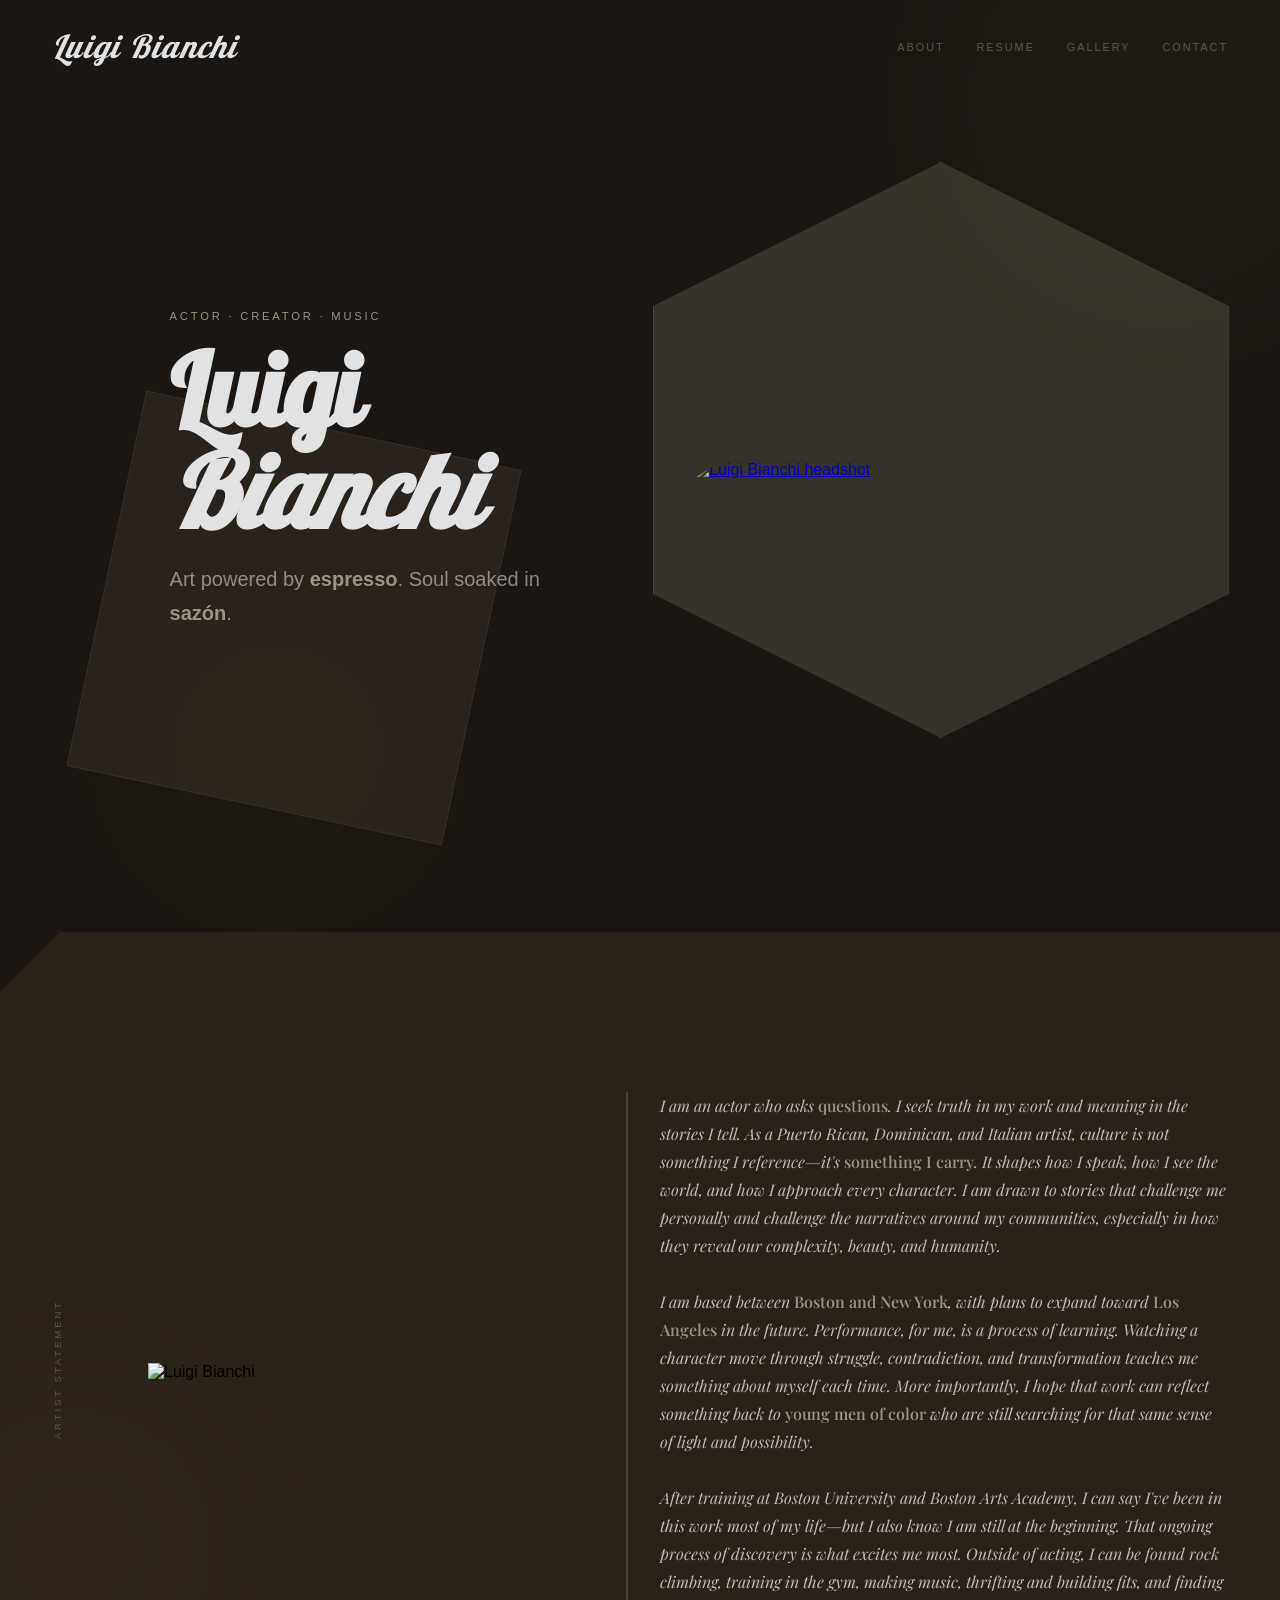
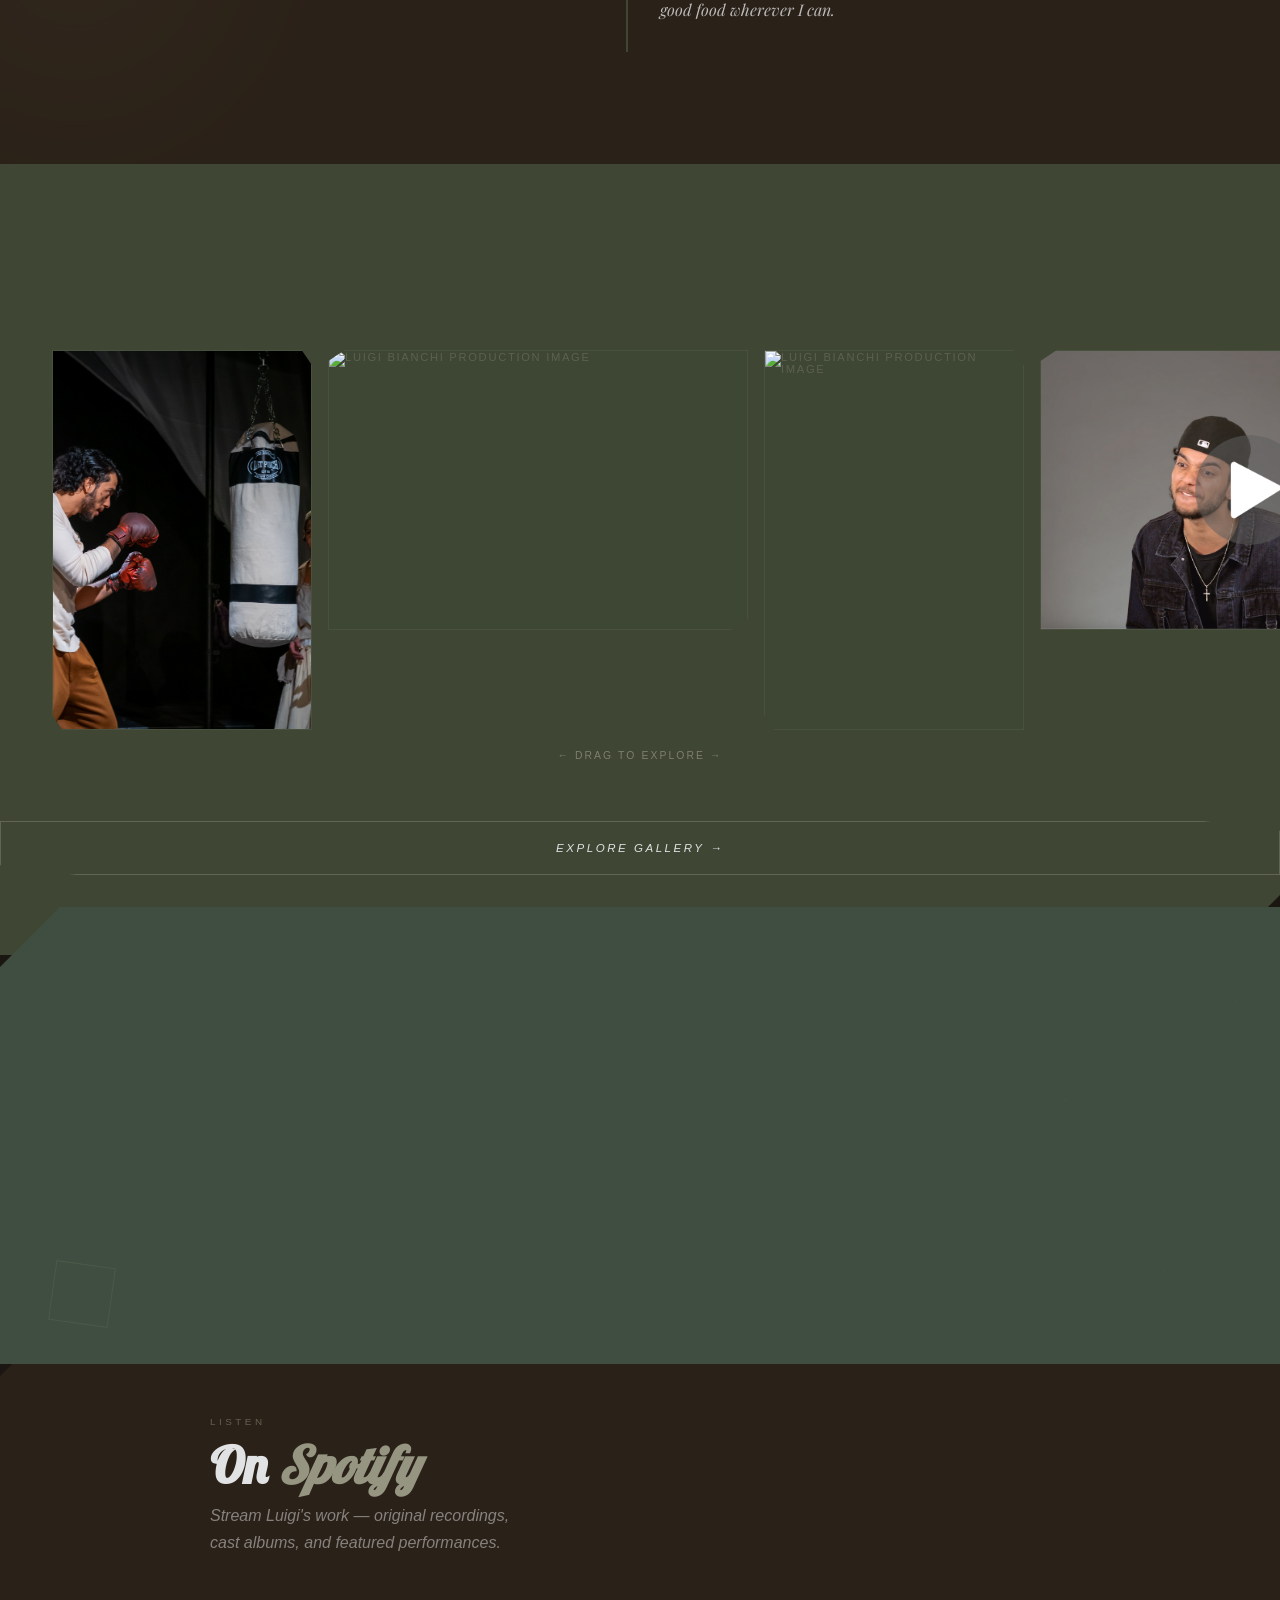
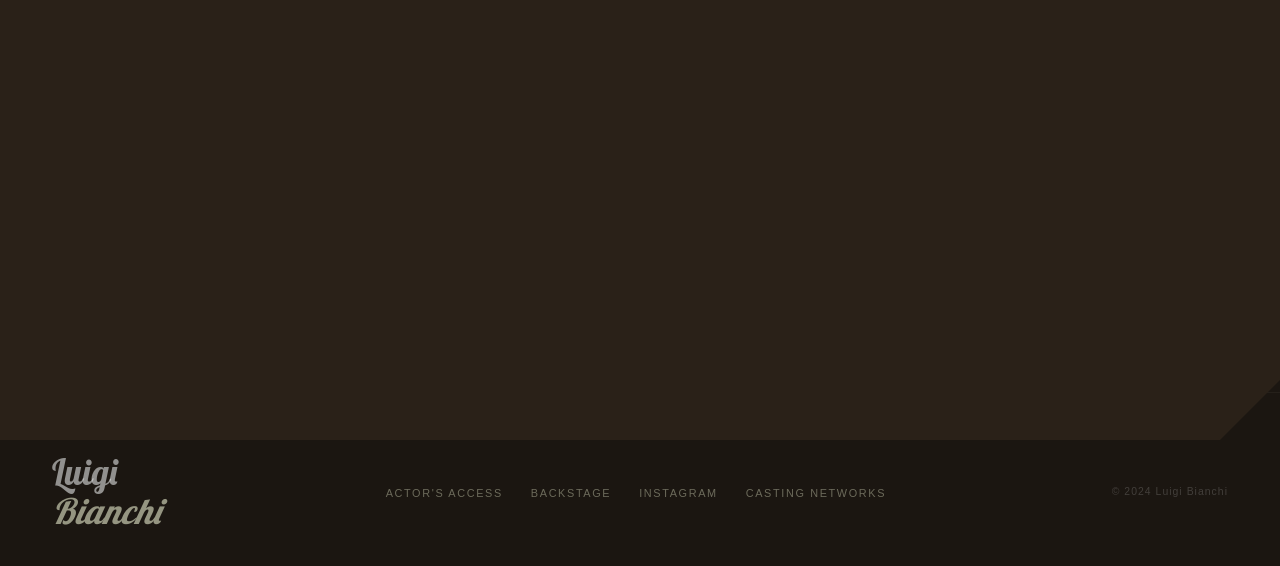
==== commit 3cd14242: "Add mobile nav - May 3, 2026" ====
--- a/index.html
+++ b/index.html
@@ -15,12 +15,21 @@
 <!-- NAV -->
 <nav id="navbar">
   <span class="brand">Luigi Bianchi</span>
-  <ul class="nav-links">
+
+  <!-- Desktop links -->
+  <ul class="nav-links" id="nav-menu">
     <li><a href="/index.html">About</a></li>
     <li><a href="src/lbresume.pdf">Resume</a></li>
     <li><a href="/gallery.html">Gallery</a></li>
     <li><a href="/contact.html">Contact</a></li>
   </ul>
+
+  <!-- Hamburger button (hidden on desktop via CSS) -->
+  <button class="nav-toggle" id="nav-toggle" aria-label="Open navigation menu" aria-expanded="false" aria-controls="nav-menu">
+    <span></span>
+    <span></span>
+    <span></span>
+  </button>
 </nav>
 
 <!-- ═══ PORTAL 0: HERO ═══ -->
@@ -34,7 +43,7 @@
       <div class="hero-left">
         <p class="hero-eyebrow">Actor · Creator · Music</p>
         <h1 class="hero-name">Luigi<br/><em>Bianchi</em></h1>
-        <p class="hero-sub">Art powered by <strong> espresso</strong>. Soul soaked in <strong>sazón</strong>.</p>
+        <p class="hero-sub">Art powered by <strong>espresso</strong>. Soul soaked in <strong>sazón</strong>.</p>
         <a href="#"></a>
       </div>
       <div class="hero-right">
@@ -52,24 +61,17 @@
   <section id="statement">
     <div class="orb orb-s"></div>
     <div class="statement-grid reveal">
-
-      <!-- col 1: vertical sidebar label -->
       <div><span class="sidebar-label-artist-statement">Artist Statement</span></div>
-
-      <!-- col 2: headshot image styled like the hero -->
       <div class="as-left">
-          <img src="src/mspic.jpeg" alt="Luigi Bianchi" class="artist-statement-img" />
+        <img src="src/mspic.jpeg" alt="Luigi Bianchi" class="artist-statement-img" />
       </div>
-
-      <!-- col 3: the quote -->
       <blockquote class="statement-text">
-        I am an actor who asks <strong>questions</strong>. I seek truth in my work and meaning in the stories I tell. As a Puerto Rican, Dominican, and Italian artist, culture is not something I reference—it’s <strong>something I carry</strong>. It shapes how I speak, how I see the world, and how I approach every character. I am drawn to stories that challenge me personally and challenge the narratives around my communities, especially in how they reveal our complexity, beauty, and humanity. </br></br>
+        I am an actor who asks <strong>questions</strong>. I seek truth in my work and meaning in the stories I tell. As a Puerto Rican, Dominican, and Italian artist, culture is not something I reference—it's <strong>something I carry</strong>. It shapes how I speak, how I see the world, and how I approach every character. I am drawn to stories that challenge me personally and challenge the narratives around my communities, especially in how they reveal our complexity, beauty, and humanity. </br></br>
 
         I am based between <strong>Boston and New York</strong>, with plans to expand toward <strong>Los Angeles</strong> in the future. Performance, for me, is a process of learning. Watching a character move through struggle, contradiction, and transformation teaches me something about myself each time. More importantly, I hope that work can reflect something back to <strong>young men of color</strong> who are still searching for that same sense of light and possibility.</br></br>
 
-        After training at Boston University and Boston Arts Academy, I can say I’ve been in this work most of my life—but I also know I am still at the beginning. That ongoing process of discovery is what excites me most. Outside of acting, I can be found rock climbing, training in the gym, making music, thrifting and building fits, and finding good food wherever I can.</br></br>
+        After training at Boston University and Boston Arts Academy, I can say I've been in this work most of my life—but I also know I am still at the beginning. That ongoing process of discovery is what excites me most. Outside of acting, I can be found rock climbing, training in the gym, making music, thrifting and building fits, and finding good food wherever I can.</br></br>
       </blockquote>
-
     </div>
   </section>
 </div>
@@ -91,7 +93,7 @@
         <img src="src/lb-prod11.jpeg" alt="Luigi Bianchi Production Image">
       </div>
       <div class="scroll-gallery-item sg-wide">
-        <a href="/gallery.html"><img id="thumbnail" src="src/thumbnail.png" alt="Luigi Bianchi  Image"></a>
+        <a href="/gallery.html"><img id="thumbnail" src="src/thumbnail.png" alt="Luigi Bianchi Image"></a>
       </div>
       <div class="scroll-gallery-item sg-sq">
         <img src="src/lb-prod14.jpeg" alt="Luigi Bianchi Production Image">
@@ -103,30 +105,28 @@
     <div class="scroll-gallery-hint">← drag to explore →</div>
   </section>
 
-
   <a href="/gallery.html" class="gallery-cta-btn">
     <span class="btn-text">Explore Gallery</span>
     <span class="btn-arrow">→</span>
   </a>
 </div>
 
-  <!-- ═══ PORTAL 2 : CONTACT CTA ═══ -->
+<!-- ═══ PORTAL 2: CONTACT CTA ═══ -->
+<div class="portal" id="contact-cta-portal">
+  <div class="contact-cta-inner reveal">
+    <div class="contact-cta-text">
+      <span class="contact-cta-eyebrow">Work Together</span>
+      <h2 class="contact-cta-heading">Let's<br/><em>Connect</em></h2>
+      <p class="contact-cta-sub">For casting, collaborations, or general inquiries — reach out directly.</p>
+    </div>
+    <a href="/contact.html" class="contact-cta-btn">
+      <span>Hit me up!</span>
+      <span class="btn-arrow">→</span>
+    </a>
+  </div>
+</div>
 
-  <div class="portal" id="contact-cta-portal">
-    <div class="contact-cta-inner reveal">
-      <div class="contact-cta-text">
-        <span class="contact-cta-eyebrow">Work Together</span>
-        <h2 class="contact-cta-heading">Let's<br/><em>Connect</em></h2>
-        <p class="contact-cta-sub">For casting, collaborations, or general inquiries — reach out directly.</p>
-      </div>
-      <a href="/contact.html" class="contact-cta-btn">
-        <span>Hit me up!</span>
-        <span class="btn-arrow">→</span>
-      </a>
-    </div>
-  </div>
-
-  <!-- ═══ PORTAL 1.25: MUSIC ═══ -->
+<!-- ═══ PORTAL 1.25: MUSIC ═══ -->
 <div class="portal" id="music-portal">
   <div class="music-inner">
     <div class="music-text">
@@ -146,7 +146,6 @@
   </div>
 </div>
 
-
 <!-- ═══ PORTAL 7: FOOTER ═══ -->
 <footer id="footer-portal">
   <div class="footer-inner">
@@ -154,13 +153,14 @@
     <ul class="footer-links">
       <li><a href="https://resumes.actorsaccess.com/luigibianchi">Actor's Access</a></li>
       <li><a href="https://www.backstage.com/tal/luigi-bianchi/">Backstage</a></li>
-      <li><a href="https://www.instagram.com/ctm.luigi/"">Instagram</a></li>
-      <li><a href="https://app.castingnetworks.com/talent/profile/250967826">Casting networks</a></li>
+      <li><a href="https://www.instagram.com/ctm.luigi/">Instagram</a></li>
+      <li><a href="https://app.castingnetworks.com/talent/profile/250967826">Casting Networks</a></li>
     </ul>
     <div class="footer-copy">© 2024 Luigi Bianchi</div>
   </div>
 </footer>
 
+<script src="js/nav.js"></script>
 <script src="js/index.js"></script>
 </body>
 </html>
--- a/css/style-index.css
+++ b/css/style-index.css
@@ -180,6 +180,120 @@
 .orb-g { width: 400px; height: 400px; background: #3F4634; top: 0; right: -80px; }
 .orb-p { width: 300px; height: 300px; background: #3F4E40; bottom: 0; left: 20%; }
 
+/* ═══════════════════════════════════════════════════════
+   MOBILE NAV — add this block to the bottom of style-index.css
+   AND contact.css (both files need it since each page loads
+   one of those as its primary stylesheet)
+   ═══════════════════════════════════════════════════════ */
+
+/* ── Hamburger button — hidden on desktop ── */
+.nav-toggle {
+  display:        none;
+  flex-direction: column;
+  justify-content: center;
+  gap:            6px;
+  background:     none;
+  border:         none;
+  cursor:         pointer;
+  padding:        8px;
+  z-index:        200;
+  /* Nudge it to align with the right edge of the nav */
+  margin-right:   -4px;
+}
+
+.nav-toggle span {
+  display:    block;
+  width:      26px;
+  height:     2px;
+  background: #E1E2E3;
+  transition: transform 0.3s ease, opacity 0.3s ease, width 0.3s ease;
+  transform-origin: center;
+}
+
+/* Animate into an X when active */
+.nav-toggle.active span:nth-child(1) { transform: translateY(8px) rotate(45deg); }
+.nav-toggle.active span:nth-child(2) { opacity: 0; width: 0; }
+.nav-toggle.active span:nth-child(3) { transform: translateY(-8px) rotate(-45deg); }
+
+/* ── Mobile breakpoint ── */
+@media (max-width: 680px) {
+
+  /* Show the hamburger */
+  .nav-toggle { display: flex; }
+
+  /* Hide the desktop link list by default */
+  .nav-links {
+    /* Slide in from the right */
+    position:   fixed;
+    top:        0;
+    right:      -100%;
+    width:      min(320px, 85vw);
+    height:     100vh;
+    background: rgba(27, 22, 17, 0.98);
+    backdrop-filter: blur(20px);
+    -webkit-backdrop-filter: blur(20px);
+
+    flex-direction: column;
+    align-items:    flex-start;
+    justify-content: center;
+    gap:            0;
+    padding:        100px 48px 60px;
+    list-style:     none;
+
+    border-left: 1px solid rgba(149, 149, 129, 0.15);
+
+    transition: right 0.4s cubic-bezier(0.77, 0, 0.175, 1);
+    z-index:    150;
+  }
+
+  /* Slide in when active */
+  .nav-links.active { right: 0; }
+
+  /* Each link */
+  .nav-links li {
+    width:          100%;
+    border-bottom:  1px solid rgba(149, 149, 129, 0.08);
+  }
+  .nav-links li:first-child { border-top: 1px solid rgba(149, 149, 129, 0.08); }
+
+  .nav-links a {
+    display:        block;
+    padding:        20px 0;
+    font-size:      0.75rem;
+    letter-spacing: 0.3em;
+    text-transform: uppercase;
+    color:          rgba(225, 226, 227, 0.6);
+    text-decoration: none;
+    transition:     color 0.2s, padding-left 0.2s;
+  }
+  .nav-links a:hover,
+  .nav-links a.nav-active {
+    color:        #E1E2E3;
+    padding-left: 8px;
+  }
+
+  /* Dim overlay behind the open menu */
+  .nav-links.active::before {
+    content:    '';
+    position:   fixed;
+    inset:      0;
+    right:      min(320px, 85vw);
+    background: rgba(0, 0, 0, 0.5);
+    z-index:    -1;
+  }
+
+  /* Brand name in the menu header area */
+  .nav-links::after {
+    content:        'Luigi Bianchi';
+    font-family:    'Lobster', sans-serif;
+    font-size:      1.1rem;
+    color:          rgba(149, 149, 129, 0.35);
+    letter-spacing: 0.04em;
+    position:       absolute;
+    bottom:         36px;
+    left:           48px;
+  }
+}
 /* ── HERO ── */
 #hero {
   position: relative; z-index: 1;
